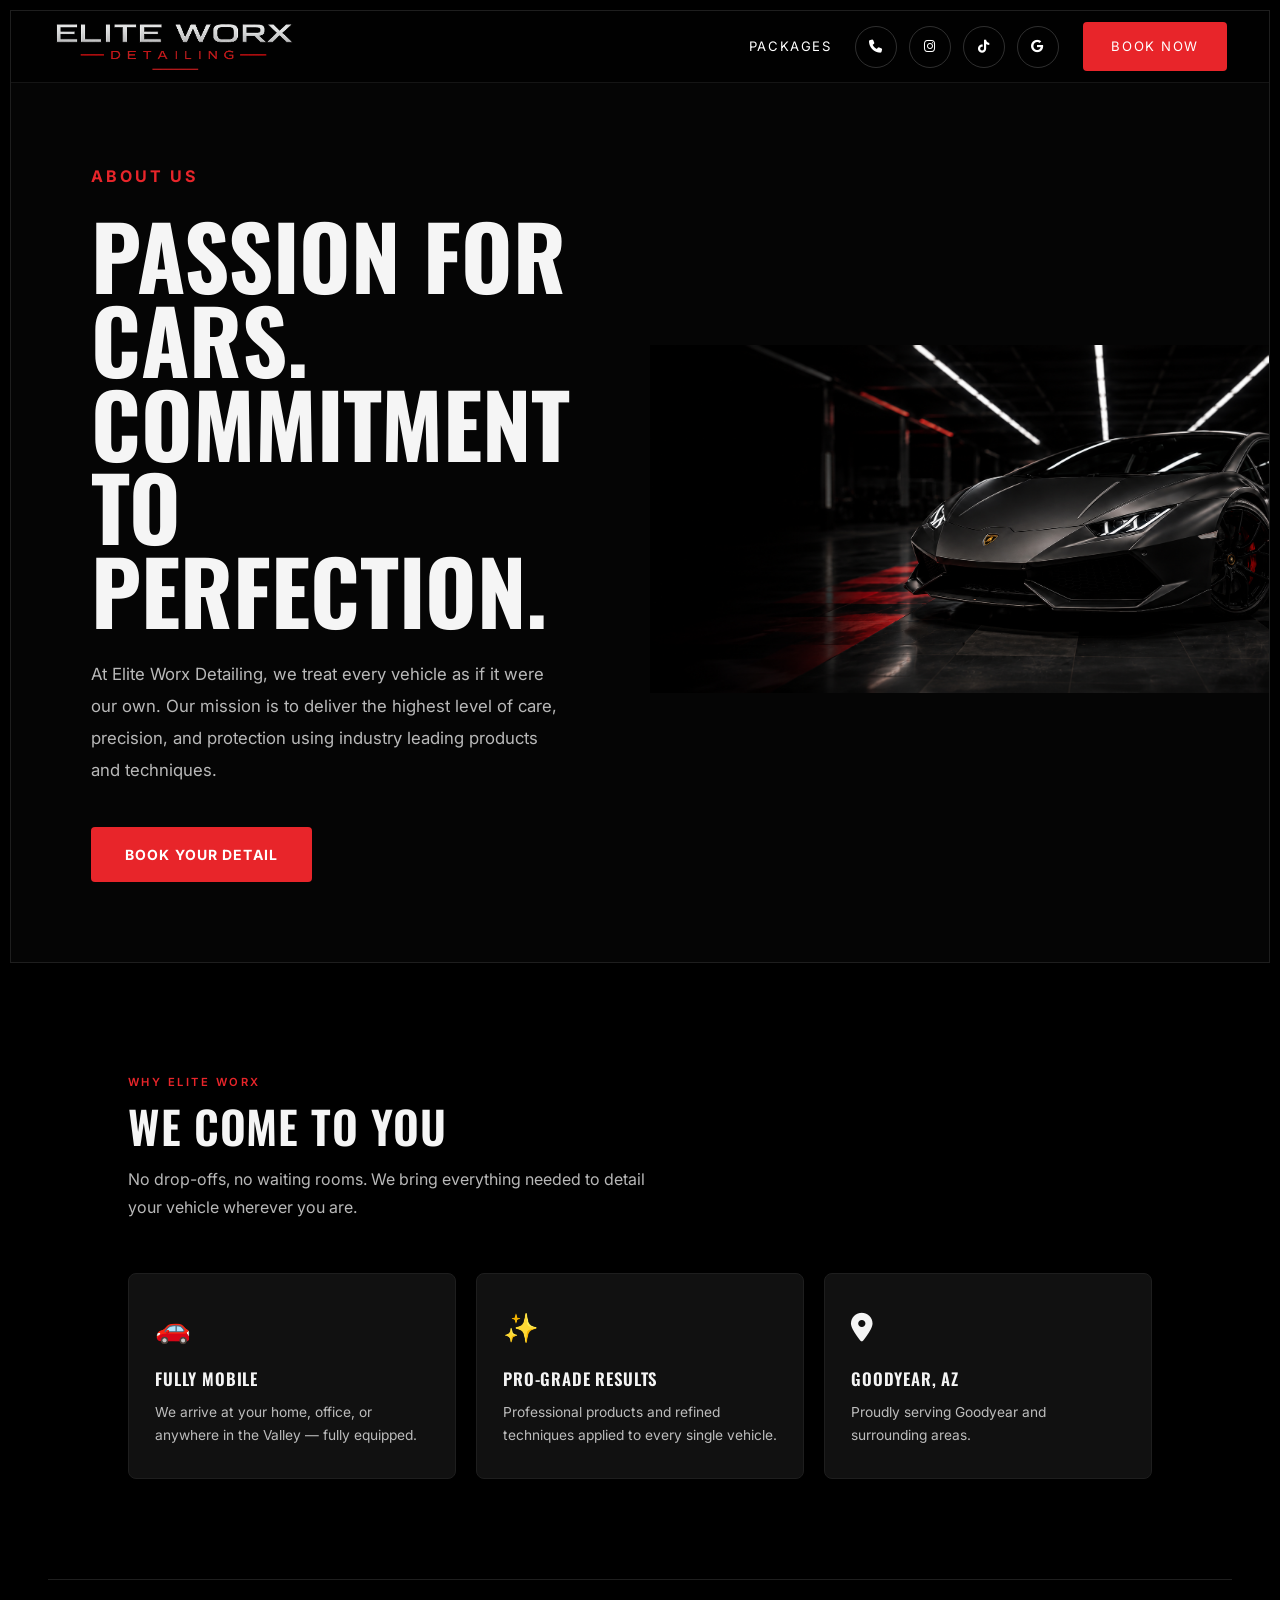
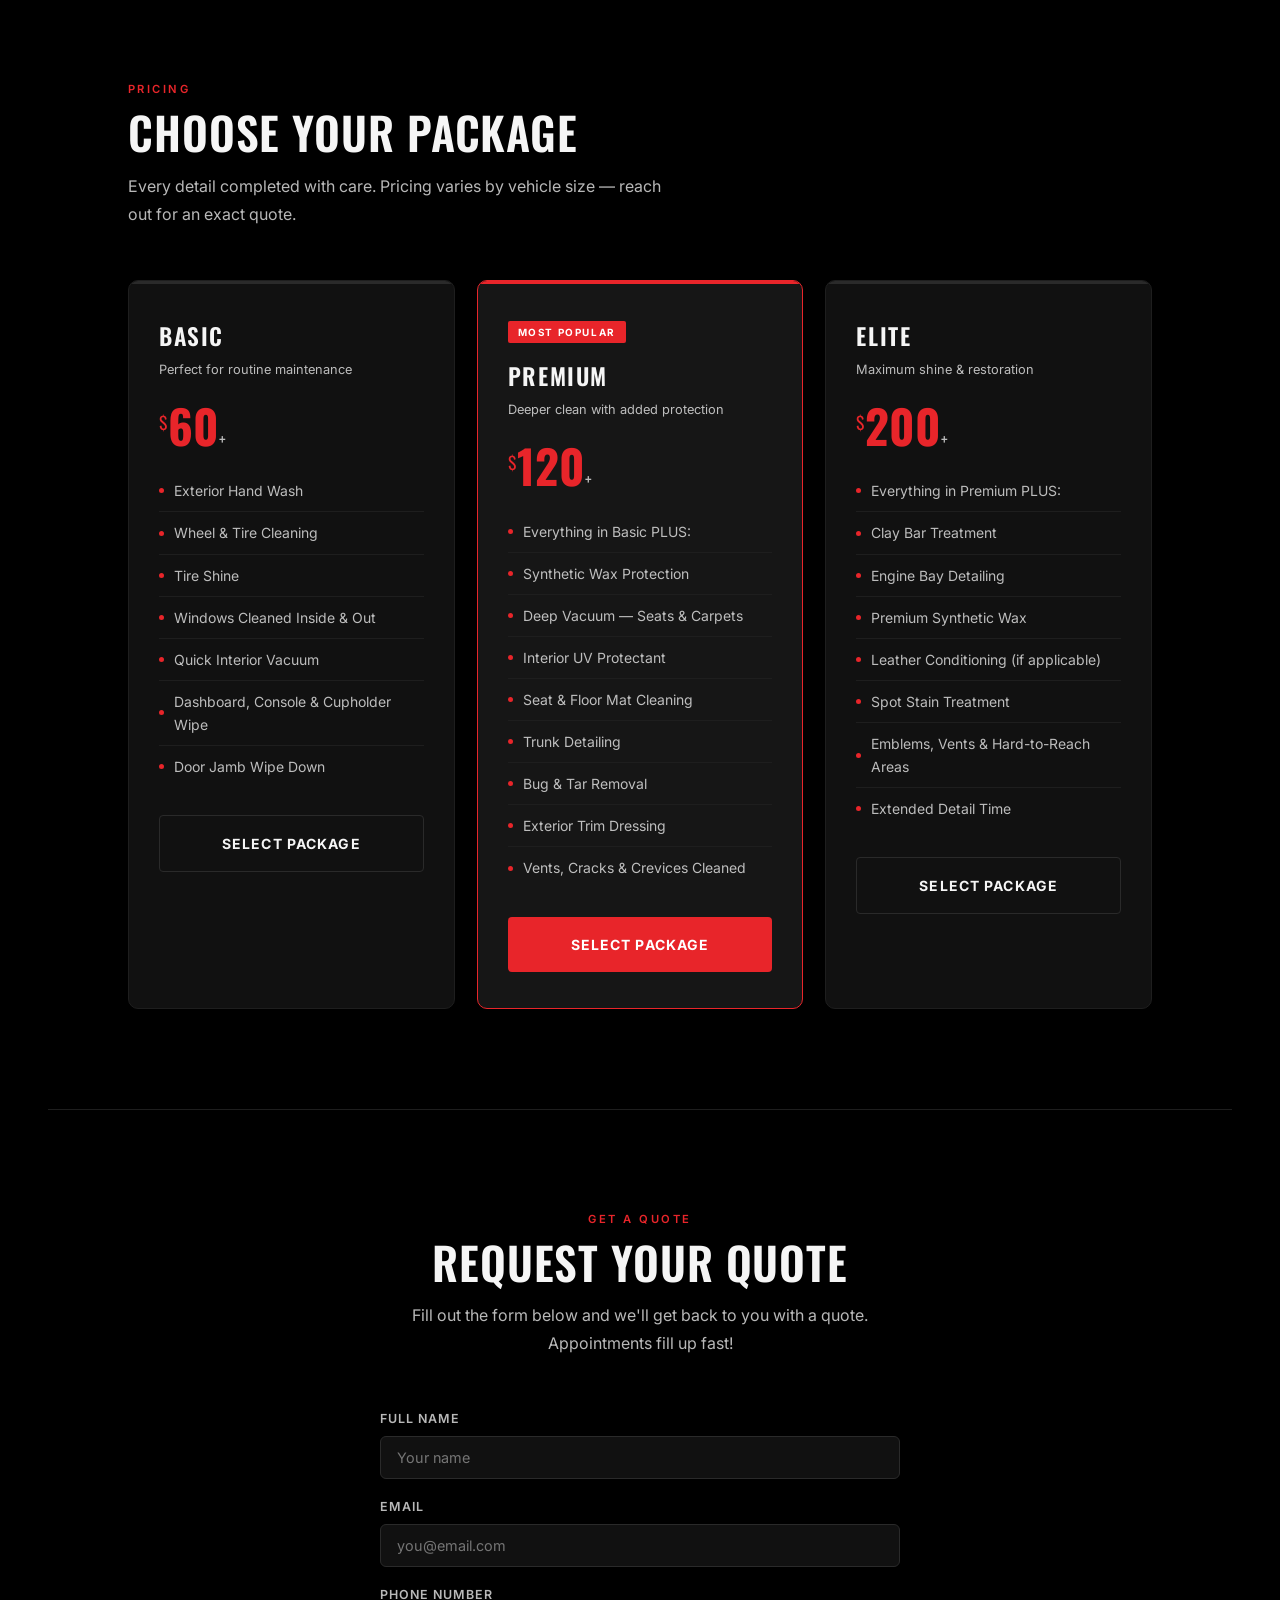
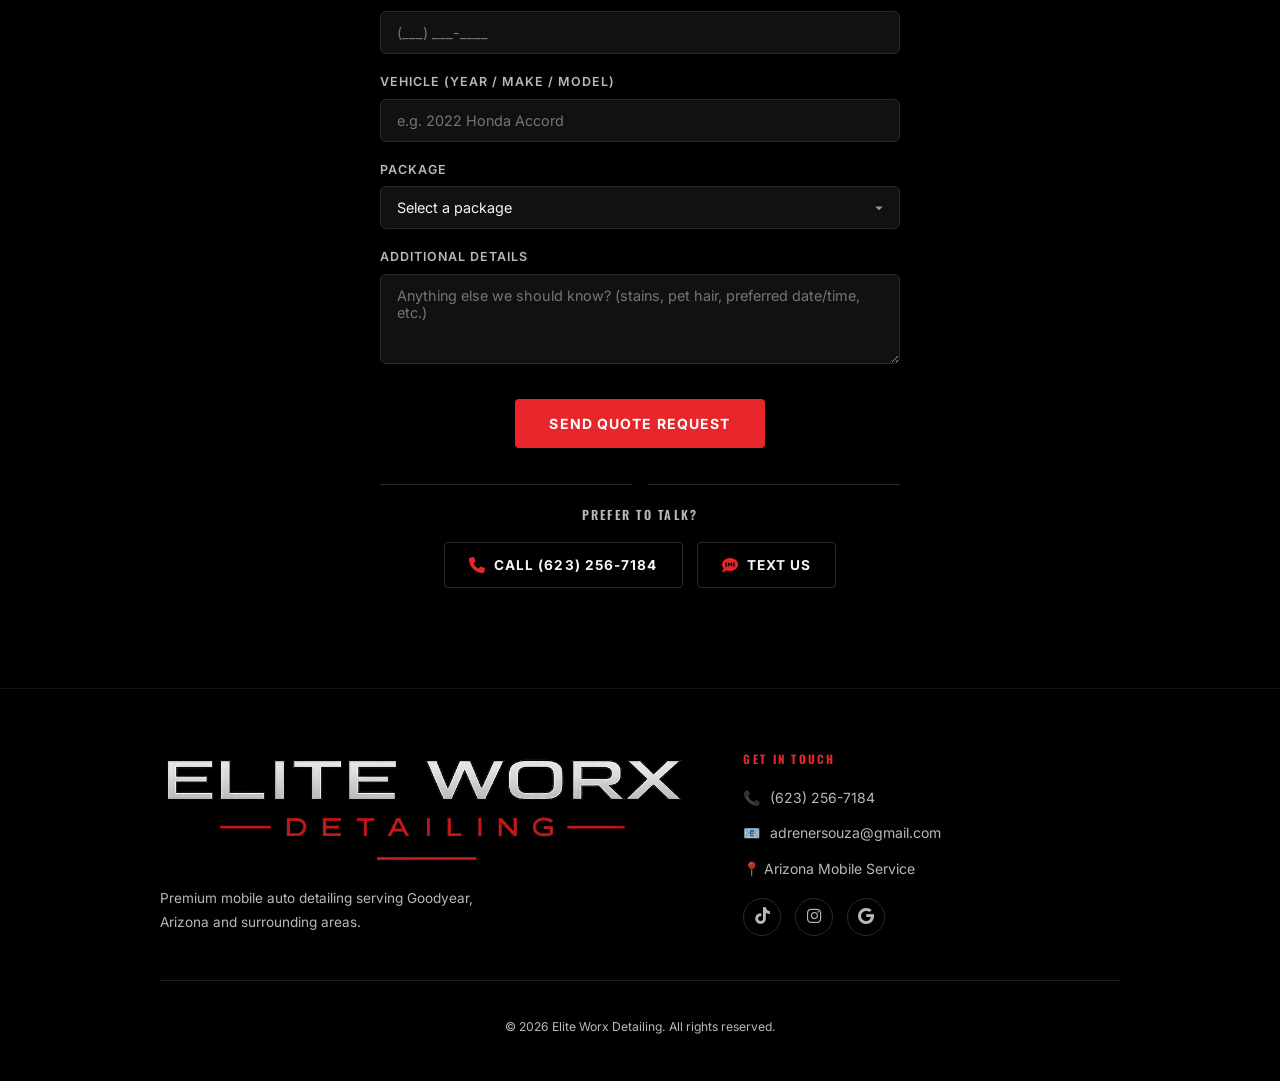
==== index.html @ 5303de1d "Add files via upload" ====
<!DOCTYPE html>
<html lang="en">
<head>
<meta charset="UTF-8" />
<meta name="viewport" content="width=device-width, initial-scale=1.0" />
<title>Elite Worx Detailing — Premium Mobile Auto Detailing</title>

<link rel="preconnect" href="https://fonts.googleapis.com">
<link rel="preconnect" href="https://fonts.gstatic.com" crossorigin>
<link href="https://fonts.googleapis.com/css2?family=Oswald:wght@400;500;600;700&family=Inter:wght@300;400;500;600&display=swap" rel="stylesheet">

<link rel="stylesheet"
href="https://cdnjs.cloudflare.com/ajax/libs/font-awesome/6.5.1/css/all.min.css"/>

<style>

:root {
  --red:        #e8252a;
  --red-dark:   #b81c20;
  --red-glow:   rgba(232, 37, 42, 0.22);
  --bg:         #050505;
  --bg-card:    #111111;
  --bg-card-hi: #161616;
  --border:     #1e1e1e;
  --border-hi:  #2a2a2a;
  --text:       #f5f5f5;
  --muted:      rgba(255,255,255,.72);
  --ease:       cubic-bezier(0.4, 0, 0.2, 1);
}

*, *::before, *::after {
  box-sizing: border-box;
}

html { scroll-behavior: smooth; }

body {
  margin: 0;
  background: #000;
  color: var(--text);
  font-family: 'Inter', sans-serif;
  line-height: 1.65;
  overflow-x: hidden;
}

/* ── NAV (from index1 — image logo) ── */
.hero {
  padding: 10px;
  background: #000;
}

.hero-shell {
  border: 1px solid rgba(255,255,255,.1);
  background: #050505;
}

nav {
  display: flex;
  justify-content: space-between;
  align-items: center;
  padding: 4px 42px;
  height: 72px;
  border-bottom: 1px solid rgba(255,255,255,.08);
  background: rgba(0,0,0,.75);
}

.logo-image img {
  height: 56px;
  width: auto;
  display: block;
}

.nav-links {
  display: flex;
  align-items: center;
  gap: 24px;
}

.nav-links a {
  color: white;
  text-decoration: none;
  text-transform: uppercase;
  font-size: .82rem;
  letter-spacing: .12em;
}

.social-links {
  display: flex;
  gap: 12px;
}

.social-links a {
  width: 42px;
  height: 42px;
  border-radius: 50%;
  border: 1px solid rgba(255,255,255,.18);
  display: flex;
  justify-content: center;
  align-items: center;
  color: white;
  text-decoration: none;
  transition: all 0.28s var(--ease);
}

.social-links a:hover {
  border-color: var(--red);
  background: rgba(232, 37, 42, 0.12);
}

.btn-nav {
  background: var(--red);
  padding: 14px 28px;
  border-radius: 4px;
}

.btn-nav:hover {
  background: var(--red-dark);
}

/* ── HERO GRID (from index1) ── */
.hero-inner {
  display: grid;
  grid-template-columns: 1fr 1.15fr;
  align-items: center;
  min-height: 700px;
}

.hero-copy {
  padding: 80px;
}

.hero-kicker {
  color: var(--red);
  text-transform: uppercase;
  letter-spacing: .18em;
  margin-bottom: 24px;
  font-weight: 700;
}

.hero-copy h1 {
  font-family: 'Oswald', sans-serif;
  text-transform: uppercase;
  font-size: clamp(3rem, 7vw, 5.5rem);
  line-height: .95;
  margin: 0 0 28px;
}

.hero-copy p {
  color: var(--muted);
  line-height: 1.9;
  max-width: 520px;
  margin-bottom: 40px;
  font-size: 1.05rem;
}

.btn {
  display: inline-block;
  padding: 16px 34px;
  background: var(--red);
  color: white;
  text-decoration: none;
  border-radius: 4px;
  text-transform: uppercase;
  font-weight: 700;
  letter-spacing: .08em;
  font-family: 'Inter', sans-serif;
  font-size: 0.875rem;
  transition: all 0.28s var(--ease);
  cursor: pointer;
}

.btn:hover {
  background: var(--red-dark);
  transform: translateY(-2px);
  box-shadow: 0 8px 28px var(--red-glow);
}

.btn-primary {
  background: var(--red);
  color: white;
}

.btn-primary:hover {
  background: var(--red-dark);
  transform: translateY(-2px);
  box-shadow: 0 8px 28px var(--red-glow);
}

.btn-ghost {
  background: transparent;
  color: var(--text);
  border: 1px solid var(--border-hi);
}

.btn-ghost:hover {
  border-color: rgba(255,255,255,0.3);
  background: rgba(255,255,255,0.05);
  transform: translateY(-2px);
}

.hero-image img {
  width: 100%;
  height: 100%;
  object-fit: cover;
}

.hero-cta-bar {
  background: linear-gradient(90deg, #860000, #d11318, #9b0000);
  padding: 40px 60px;
  display: flex;
  justify-content: space-between;
  align-items: center;
  gap: 24px;
}

.cta-left {
  display: flex;
  align-items: center;
  gap: 24px;
}

.cta-left i {
  font-size: 3rem;
}

.cta-left h3 {
  margin: 0;
  font-size: 2rem;
  font-family: 'Oswald', sans-serif;
  text-transform: uppercase;
}

.cta-button {
  background: black;
  color: white;
  text-decoration: none;
  padding: 22px 36px;
  text-transform: uppercase;
  font-weight: 700;
}

/* ── SECTION BASE (from index2) ── */
.section {
  padding: 100px 48px;
  max-width: 1120px;
  margin: 0 auto;
}

.section-label {
  display: block;
  font-size: 0.7rem;
  font-weight: 600;
  letter-spacing: 0.22em;
  text-transform: uppercase;
  color: var(--red);
  margin-bottom: 10px;
}

.section h2 {
  font-family: 'Oswald', sans-serif;
  font-size: clamp(1.9rem, 3.5vw, 2.9rem);
  font-weight: 600;
  letter-spacing: 0.02em;
  margin: 0 0 14px;
  line-height: 1.1;
  text-transform: uppercase;
}

.section-intro {
  font-size: 1rem;
  color: var(--muted);
  max-width: 540px;
  margin: 0 0 52px;
  line-height: 1.75;
}

/* ── DIVIDER ── */
.section-divider {
  border: none;
  border-top: 1px solid var(--border);
  margin: 0 48px;
}

/* ── WHY US ── */
.features-grid {
  display: grid;
  grid-template-columns: repeat(auto-fit, minmax(220px, 1fr));
  gap: 20px;
}

.feature-item {
  padding: 30px 26px;
  background: var(--bg-card);
  border: 1px solid var(--border);
  border-radius: 8px;
  transition: border-color 0.28s var(--ease), transform 0.28s var(--ease);
}

.feature-item:hover {
  border-color: var(--red);
  transform: translateY(-4px);
}

.feature-icon {
  font-size: 1.8rem;
  display: block;
  margin-bottom: 14px;
}

.feature-item h3 {
  font-family: 'Oswald', sans-serif;
  font-size: 1.05rem;
  font-weight: 600;
  letter-spacing: 0.05em;
  text-transform: uppercase;
  margin: 0 0 8px;
}

.feature-item p {
  font-size: 0.86rem;
  color: var(--muted);
  margin: 0;
  line-height: 1.7;
}

/* ── PACKAGES ── */
#packages { text-align: left; }

.packages-grid {
  display: grid;
  grid-template-columns: repeat(auto-fit, minmax(260px, 1fr));
  gap: 22px;
}

.card {
  position: relative;
  background: var(--bg-card);
  border: 1px solid var(--border);
  border-radius: 10px;
  padding: 36px 30px;
  overflow: hidden;
  transition: transform 0.28s var(--ease), box-shadow 0.28s var(--ease), border-color 0.28s var(--ease);
}

.card::before {
  content: '';
  position: absolute;
  top: 0; left: 0; right: 0;
  height: 3px;
  background: var(--border-hi);
  transition: background 0.28s var(--ease);
}

.card:hover {
  transform: translateY(-6px);
  box-shadow: 0 22px 52px rgba(0,0,0,0.55);
}

.card.featured {
  border-color: var(--red);
  background: var(--bg-card-hi);
}

.card.featured::before { background: var(--red); }

.card-badge {
  display: inline-block;
  padding: 3px 10px;
  background: var(--red);
  color: white;
  font-size: 0.62rem;
  font-weight: 700;
  letter-spacing: 0.16em;
  text-transform: uppercase;
  border-radius: 2px;
  margin-bottom: 14px;
}

.card h3 {
  font-family: 'Oswald', sans-serif;
  font-size: 1.45rem;
  font-weight: 600;
  letter-spacing: 0.07em;
  text-transform: uppercase;
  margin: 0 0 4px;
}

.card-tagline {
  font-size: 0.8rem;
  color: var(--muted);
  margin: 0 0 22px;
}

.price {
  font-family: 'Oswald', sans-serif;
  font-size: 2.9rem;
  font-weight: 700;
  color: var(--red);
  line-height: 1;
  margin-bottom: 22px;
}

.price sup {
  font-size: 1.1rem;
  vertical-align: super;
  font-weight: 400;
}

.price sub {
  font-size: 1rem;
  vertical-align: baseline;
  color: var(--muted);
  font-weight: 400;
}

.card ul {
  list-style: none;
  padding: 0;
  margin: 0 0 28px;
}

.card ul li {
  display: flex;
  align-items: center;
  gap: 10px;
  padding: 9px 0;
  font-size: 0.875rem;
  color: var(--muted);
  border-bottom: 1px solid var(--border);
}

.card ul li:last-child { border-bottom: none; }

.card ul li::before {
  content: '';
  display: inline-block;
  width: 5px;
  height: 5px;
  border-radius: 50%;
  background: var(--red);
  flex-shrink: 0;
}

.card .btn { width: 100%; text-align: center; }

/* ── BOOKING ── */
#booking { text-align: center; }

.booking-note {
  font-size: 0.82rem;
  color: var(--muted);
  margin-top: 14px;
}

.booking-note strong { color: var(--text); }

/* ── QUOTE FORM ── */
.quote-form {
  max-width: 520px;
  margin: 0 auto;
  text-align: left;
}

.form-row {
  margin-bottom: 18px;
}

.form-row label {
  display: block;
  font-size: 0.78rem;
  font-weight: 600;
  letter-spacing: 0.08em;
  text-transform: uppercase;
  color: var(--muted);
  margin-bottom: 6px;
}

.form-row input,
.form-row select,
.form-row textarea {
  width: 100%;
  padding: 12px 16px;
  background: var(--bg-card);
  border: 1px solid var(--border-hi);
  border-radius: 6px;
  color: var(--text);
  font-family: 'Inter', sans-serif;
  font-size: 0.9rem;
  transition: border-color 0.25s var(--ease);
}

.form-row input:focus,
.form-row select:focus,
.form-row textarea:focus {
  outline: none;
  border-color: var(--red);
}

.form-row textarea {
  resize: vertical;
  min-height: 90px;
}

.form-row select {
  appearance: none;
  cursor: pointer;
  background-image: url("data:image/svg+xml,%3Csvg xmlns='http://www.w3.org/2000/svg' width='12' height='12' fill='%23999' viewBox='0 0 16 16'%3E%3Cpath d='M8 11L3 6h10z'/%3E%3C/svg%3E");
  background-repeat: no-repeat;
  background-position: right 14px center;
}

.form-submit {
  text-align: center;
  margin-top: 28px;
}

.form-submit .btn {
  min-width: 200px;
  border: none;
}

/* ── CONTACT STRIP ── */
.contact-strip {
  max-width: 520px;
  margin: 36px auto 0;
  text-align: center;
}

.contact-strip-divider {
  display: flex;
  align-items: center;
  gap: 16px;
  margin-bottom: 20px;
}

.contact-strip-divider::before,
.contact-strip-divider::after {
  content: '';
  flex: 1;
  height: 1px;
  background: var(--border-hi);
}

.contact-strip-label {
  font-family: 'Oswald', sans-serif;
  font-size: 0.78rem;
  font-weight: 600;
  letter-spacing: 0.18em;
  text-transform: uppercase;
  color: var(--muted);
  margin: 0 0 16px;
}

.contact-strip-actions {
  display: flex;
  gap: 14px;
  justify-content: center;
  flex-wrap: wrap;
}

.contact-btn {
  display: inline-flex !important;
  align-items: center;
  gap: 8px;
  padding: 11px 24px;
  font-size: 0.85rem;
}

.contact-btn i {
  font-size: 1rem;
  color: var(--red);
}

/* ── FOOTER ── */
footer {
  background: #000;
  border-top: 1px solid rgba(255,255,255,.08);
  padding: 60px 48px 32px;
}

.footer-inner {
  display: grid;
  grid-template-columns: 1.4fr 1fr;
  gap: 56px;
  max-width: 960px;
  margin: 0 auto 44px;
}

.footer-brand .footer-logo-image img {
  width: 750px;
  max-width: 100%;
  display: block;
  margin-bottom: 16px;
}

.footer-brand p {
  font-size: 0.85rem;
  color: var(--muted);
  line-height: 1.75;
  margin: 0;
  max-width: 320px;
}

.footer-contact h4 {
  font-family: 'Oswald', sans-serif;
  font-size: 0.72rem;
  letter-spacing: 0.2em;
  text-transform: uppercase;
  color: var(--red);
  margin: 0 0 18px;
}

.footer-contact ul {
  list-style: none;
  padding: 0;
  margin: 0;
}

.footer-contact ul li {
  display: flex;
  align-items: center;
  gap: 10px;
  font-size: 0.875rem;
  color: var(--muted);
  margin-bottom: 12px;
}

.footer-contact ul li a {
  color: inherit;
  text-decoration: none;
  transition: color 0.2s;
}

.footer-contact ul li a:hover { color: var(--text); }

.footer-bottom {
  border-top: 1px solid var(--border);
  padding-top: 24px;
  text-align: center;
  font-size: 0.76rem;
  color: var(--muted);
  max-width: 960px;
  margin: 0 auto;
}

.footer-social {
  display: flex;
  gap: 14px;
  margin-top: 18px;
}

.footer-social a {
  display: flex;
  align-items: center;
  justify-content: center;
  width: 38px;
  height: 38px;
  border-radius: 50%;
  border: 1px solid var(--border-hi);
  color: var(--muted);
  font-size: 1.05rem;
  text-decoration: none;
  transition: all 0.28s var(--ease);
}

.footer-social a:hover {
  color: white;
  border-color: var(--red);
  background: var(--red);
}

/* ── SCROLL FADE ── */
.fade-in {
  opacity: 0;
  transform: translateY(22px);
  transition: opacity 0.65s ease, transform 0.65s ease;
}

.fade-in.visible {
  opacity: 1;
  transform: translateY(0);
}

/* ── RESPONSIVE ── */
@media (max-width: 900px) {
  .hero-inner {
    grid-template-columns: 1fr;
  }

  .hero-copy {
    padding: 60px 32px;
  }

  .hero-cta-bar {
    flex-direction: column;
    text-align: center;
  }

  nav {
    flex-direction: column;
    gap: 18px;
  }

  .nav-links {
    flex-wrap: wrap;
    justify-content: center;
  }

  .section { padding: 72px 22px; }
  .section-divider { margin: 0 22px; }
  .footer-inner { grid-template-columns: 1fr; gap: 36px; }
  footer { padding: 48px 22px 28px; }
}

@media (max-width: 480px) {
  .nav-links { gap: 12px; }
}

</style>
</head>

<body>

<!-- HERO SECTION (from index1 — image logo, grid layout) -->
<section class="hero">

<div class="hero-shell">

<nav>

<a href="#home" class="logo-image">
  <img src="logo.png" alt="Elite Worx Logo">
</a>

<div class="nav-links">

<a href="#packages">Packages</a>

<div class="social-links">
<a href="tel:6232567184" aria-label="Call or Text"><i class="fa-solid fa-phone"></i></a>
<a href="https://www.instagram.com/elitee_worx?igsh=MXJvYmd5OWxudzl5aQ==" target="_blank" rel="noopener" aria-label="Instagram"><i class="fa-brands fa-instagram"></i></a>
<a href="https://www.tiktok.com/@worxxiufcap" target="_blank" rel="noopener" aria-label="TikTok"><i class="fa-brands fa-tiktok"></i></a>
<a href="https://share.google/121C5rF1ZcLxDsnUq" target="_blank" rel="noopener" aria-label="Google Business"><i class="fa-brands fa-google"></i></a>
</div>

<a href="#booking" class="btn-nav">Book Now</a>

</div>

</nav>

<div class="hero-inner">

<div class="hero-copy">

<div class="hero-kicker">About Us</div>

<h1>
Passion For Cars.<br>
Commitment To<br>
Perfection.
</h1>

<p>
At Elite Worx Detailing, we treat every vehicle as if it were our own.
Our mission is to deliver the highest level of care, precision,
and protection using industry leading products and techniques.
</p>

<a href="#booking" class="btn btn-primary">Book Your Detail</a>

</div>

<div class="hero-image">
<img src="hero.jpg" alt="Luxury Sports Car">
</div>

</div>



</div>

</section>

<!-- WHY US (from index2) -->
<section id="why-us" class="section fade-in">
  <span class="section-label">Why Elite Worx</span>
  <h2>We Come to You</h2>
  <p class="section-intro">No drop-offs, no waiting rooms. We bring everything needed to detail your vehicle wherever you are.</p>
  <div class="features-grid">
    <div class="feature-item">
      <span class="feature-icon">🚗</span>
      <h3>Fully Mobile</h3>
      <p>We arrive at your home, office, or anywhere in the Valley — fully equipped.</p>
    </div>
    <div class="feature-item">
      <span class="feature-icon">✨</span>
      <h3>Pro-Grade Results</h3>
      <p>Professional products and refined techniques applied to every single vehicle.</p>
    </div>
    <div class="feature-item">
      <span class="feature-icon"><i class="fa-solid fa-location-dot"></i></span>
      <h3>Goodyear, AZ</h3>
      <p>Proudly serving Goodyear and surrounding areas.</p>
    </div>
  </div>
</section>

<hr class="section-divider">

<!-- PACKAGES (from index2) -->
<section id="packages" class="section fade-in">
  <span class="section-label">Pricing</span>
  <h2>Choose Your Package</h2>
  <p class="section-intro">Every detail completed with care. Pricing varies by vehicle size — reach out for an exact quote.</p>
  <div class="packages-grid">

    <div class="card fade-in">
      <h3>Basic</h3>
      <p class="card-tagline">Perfect for routine maintenance</p>
      <div class="price"><sup>$</sup>60<sub>+</sub></div>
      <ul>
        <li>Exterior Hand Wash</li>
        <li>Wheel &amp; Tire Cleaning</li>
        <li>Tire Shine</li>
        <li>Windows Cleaned Inside &amp; Out</li>
        <li>Quick Interior Vacuum</li>
        <li>Dashboard, Console &amp; Cupholder Wipe</li>
        <li>Door Jamb Wipe Down</li>
      </ul>
      <a href="#booking" class="btn btn-ghost">Select Package</a>
    </div>

    <div class="card featured fade-in">
      <div class="card-badge">Most Popular</div>
      <h3>Premium</h3>
      <p class="card-tagline">Deeper clean with added protection</p>
      <div class="price"><sup>$</sup>120<sub>+</sub></div>
      <ul>
        <li>Everything in Basic PLUS:</li>
        <li>Synthetic Wax Protection</li>
        <li>Deep Vacuum — Seats &amp; Carpets</li>
        <li>Interior UV Protectant</li>
        <li>Seat &amp; Floor Mat Cleaning</li>
        <li>Trunk Detailing</li>
        <li>Bug &amp; Tar Removal</li>
        <li>Exterior Trim Dressing</li>
        <li>Vents, Cracks &amp; Crevices Cleaned</li>
      </ul>
      <a href="#booking" class="btn btn-primary">Select Package</a>
    </div>

    <div class="card fade-in">
      <h3>Elite</h3>
      <p class="card-tagline">Maximum shine &amp; restoration</p>
      <div class="price"><sup>$</sup>200<sub>+</sub></div>
      <ul>
        <li>Everything in Premium PLUS:</li>
        <li>Clay Bar Treatment</li>
        <li>Engine Bay Detailing</li>
        <li>Premium Synthetic Wax</li>
        <li>Leather Conditioning (if applicable)</li>
        <li>Spot Stain Treatment</li>
        <li>Emblems, Vents &amp; Hard-to-Reach Areas</li>
        <li>Extended Detail Time</li>
      </ul>
      <a href="#booking" class="btn btn-ghost">Select Package</a>
    </div>

  </div>
</section>

<hr class="section-divider">

<!-- BOOKING (from index2) -->
<section id="booking" class="section fade-in">
  <span class="section-label">Get a Quote</span>
  <h2>Request Your Quote</h2>
  <p class="section-intro" style="margin-left:auto;margin-right:auto;">Fill out the form below and we'll get back to you with a quote. Appointments fill up fast!</p>

  <form class="quote-form" id="quoteForm">
    <div class="form-row">
      <label for="name">Full Name</label>
      <input type="text" id="name" name="name" placeholder="Your name" required>
    </div>
    <div class="form-row">
      <label for="email">Email</label>
      <input type="email" id="email" name="email" placeholder="you@email.com" required>
    </div>
    <div class="form-row">
      <label for="phone">Phone Number</label>
      <input type="tel" id="phone" name="phone" placeholder="(___) ___-____" required>
    </div>
    <div class="form-row">
      <label for="vehicle">Vehicle (Year / Make / Model)</label>
      <input type="text" id="vehicle" name="vehicle" placeholder="e.g. 2022 Honda Accord" required>
    </div>
    <div class="form-row">
      <label for="package">Package</label>
      <select id="package" name="package" required>
        <option value="" disabled selected>Select a package</option>
        <option value="Basic — $60+">Basic — Starting at $60</option>
        <option value="Premium — $120+">Premium — Starting at $120</option>
        <option value="Elite — $200+">Elite — Starting at $200</option>
      </select>
    </div>
    <div class="form-row">
      <label for="message">Additional Details</label>
      <textarea id="message" name="message" placeholder="Anything else we should know? (stains, pet hair, preferred date/time, etc.)"></textarea>
    </div>
    <div class="form-submit">
      <button type="submit" class="btn btn-primary" id="submitBtn">Send Quote Request</button>
    </div>
    <p id="formStatus" style="text-align:center;margin-top:16px;font-size:0.9rem;display:none;"></p>
  </form>

  <div class="contact-strip">
    <div class="contact-strip-divider"></div>
    <p class="contact-strip-label">Prefer to talk?</p>
    <div class="contact-strip-actions">
      <a href="tel:6232567184" class="btn btn-ghost contact-btn"><i class="fa-solid fa-phone"></i> Call (623) 256-7184</a>
      <a href="sms:6232567184" class="btn btn-ghost contact-btn"><i class="fa-solid fa-comment-sms"></i> Text Us</a>
    </div>
  </div>
</section>

<!-- FOOTER (from index2 structure, with image logo) -->
<footer id="contact">
  <div class="footer-inner">
    <div class="footer-brand">
      <a href="#home" class="footer-logo-image">
        <img src="logo.png" alt="Elite Worx Logo">
      </a>
      <p>Premium mobile auto detailing serving Goodyear, Arizona and surrounding areas.</p>
    </div>
    <div class="footer-contact">
      <h4>Get in Touch</h4>
      <ul>
        <li>📞 <a href="tel:6232567184">(623) 256-7184</a></li>
        <li>📧 <a href="mailto:adrenersouza@gmail.com">adrenersouza@gmail.com</a></li>
        <li>📍 Arizona Mobile Service</li>
      </ul>
      <div class="footer-social">
        <a href="https://www.tiktok.com/@worxxiufcap" target="_blank" rel="noopener" aria-label="TikTok"><i class="fa-brands fa-tiktok"></i></a>
        <a href="https://www.instagram.com/elitee_worx?igsh=MXJvYmd5OWxudzl5aQ==" target="_blank" rel="noopener" aria-label="Instagram"><i class="fa-brands fa-instagram"></i></a>
        <a href="https://share.google/121C5rF1ZcLxDsnUq" target="_blank" rel="noopener" aria-label="Google Business"><i class="fa-brands fa-google"></i></a>
      </div>
    </div>
  </div>
  <div class="footer-bottom">
    <p>&copy; 2026 Elite Worx Detailing. All rights reserved.</p>
  </div>
</footer>

<script>
  // Scroll fade-in observer
  const observer = new IntersectionObserver(
    entries => entries.forEach(e => { if (e.isIntersecting) e.target.classList.add('visible'); }),
    { threshold: 0.1 }
  );
  document.querySelectorAll('.fade-in').forEach(el => observer.observe(el));

  // Quote form — AJAX submission via FormSubmit
  document.getElementById('quoteForm').addEventListener('submit', function(e) {
    e.preventDefault();
    const btn = document.getElementById('submitBtn');
    const status = document.getElementById('formStatus');
    const form = this;

    btn.disabled = true;
    btn.textContent = 'Sending...';
    status.style.display = 'none';

    const data = {
      name: form.name.value,
      email: form.email.value,
      phone: form.phone.value,
      vehicle: form.vehicle.value,
      package: form.package.value,
      message: form.message.value,
      _subject: 'New Quote Request — Elite Worx Detailing',
      _cc: '6232567184@vtext.com',
      _template: 'table'
    };

    fetch('https://formsubmit.co/ajax/adrenersouza@gmail.com', {
      method: 'POST',
      headers: { 'Content-Type': 'application/json', 'Accept': 'application/json' },
      body: JSON.stringify(data)
    })
    .then(r => r.json())
    .then(result => {
      if (result.success) {
        status.style.color = '#4caf50';
        status.textContent = 'Quote request sent! We\'ll get back to you soon.';
        form.reset();
      } else {
        status.style.color = '#e8252a';
        status.textContent = result.message || 'Something went wrong. Please call (623) 256-7184 instead.';
      }
      status.style.display = 'block';
      btn.disabled = false;
      btn.textContent = 'Send Quote Request';
    })
    .catch(() => {
      status.style.color = '#e8252a';
      status.textContent = 'Could not send — please call or text (623) 256-7184.';
      status.style.display = 'block';
      btn.disabled = false;
      btn.textContent = 'Send Quote Request';
    });
  });
</script>

</body>
</html>
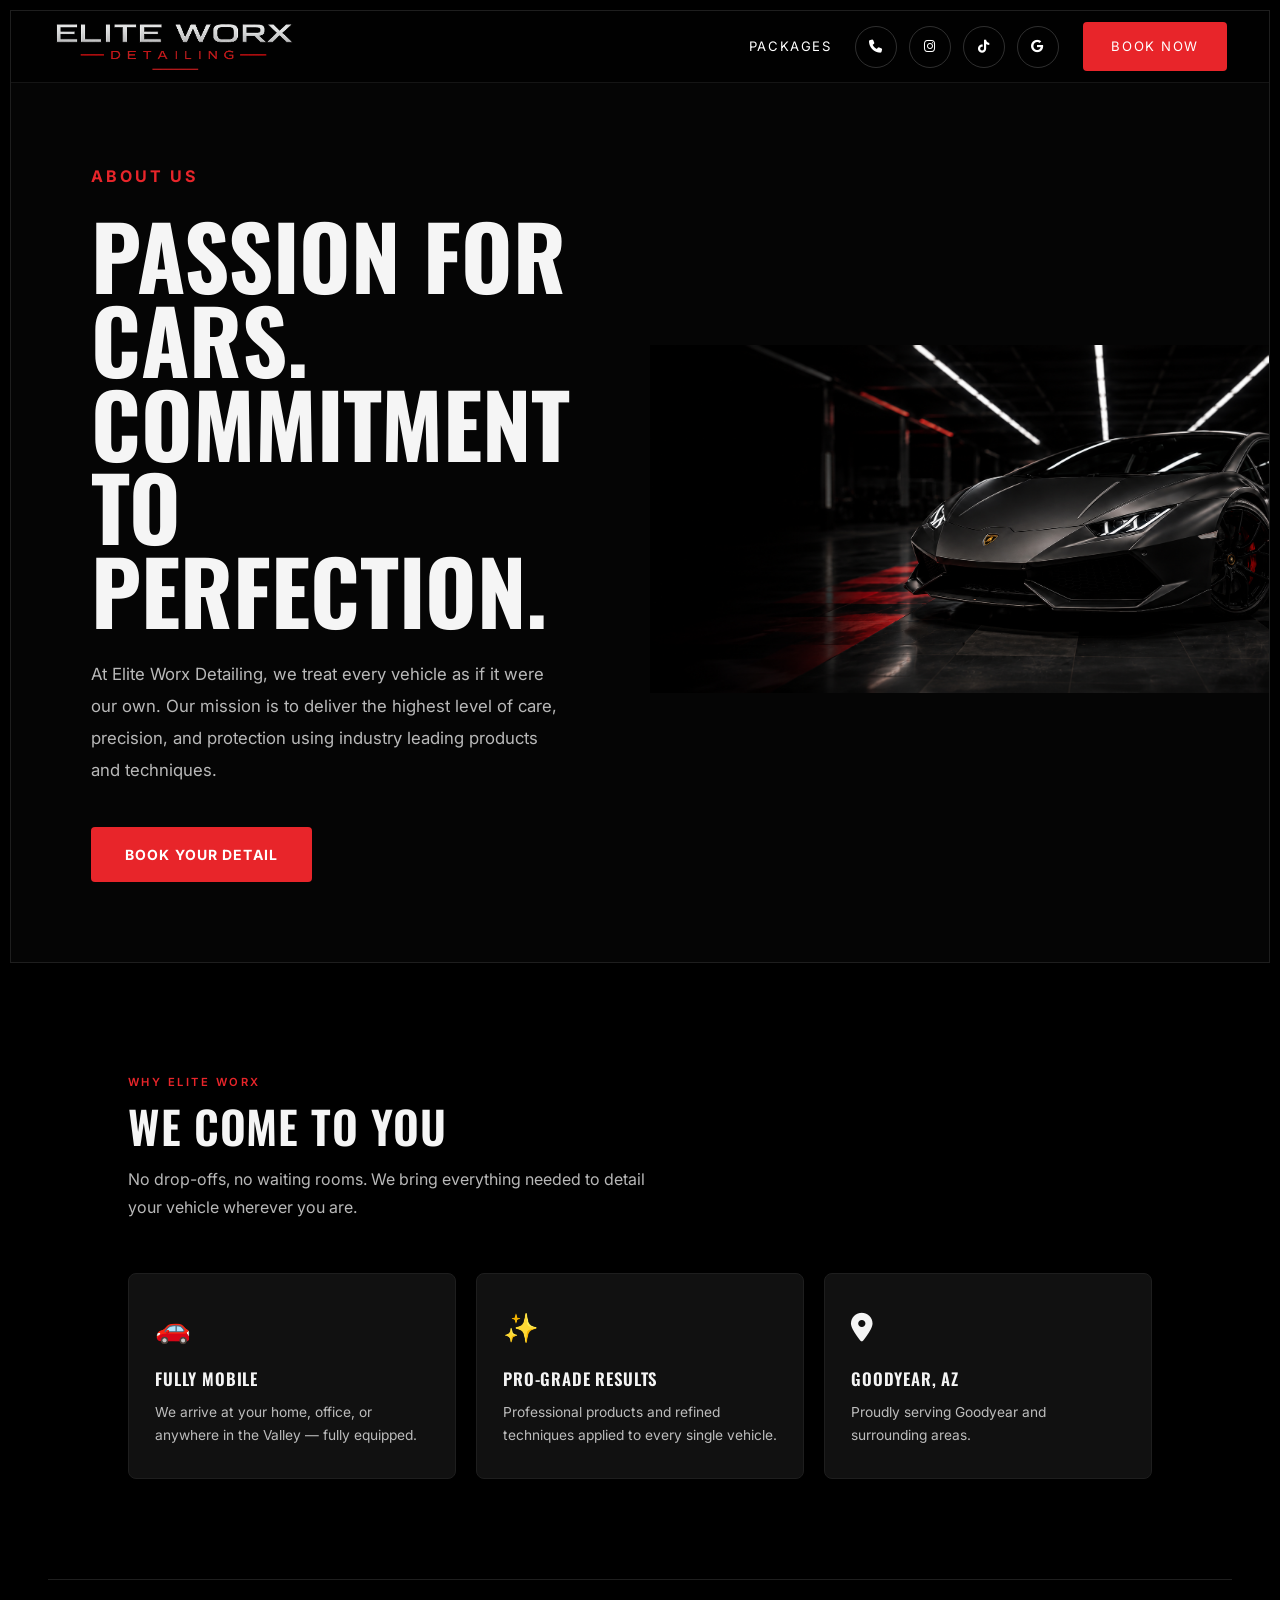
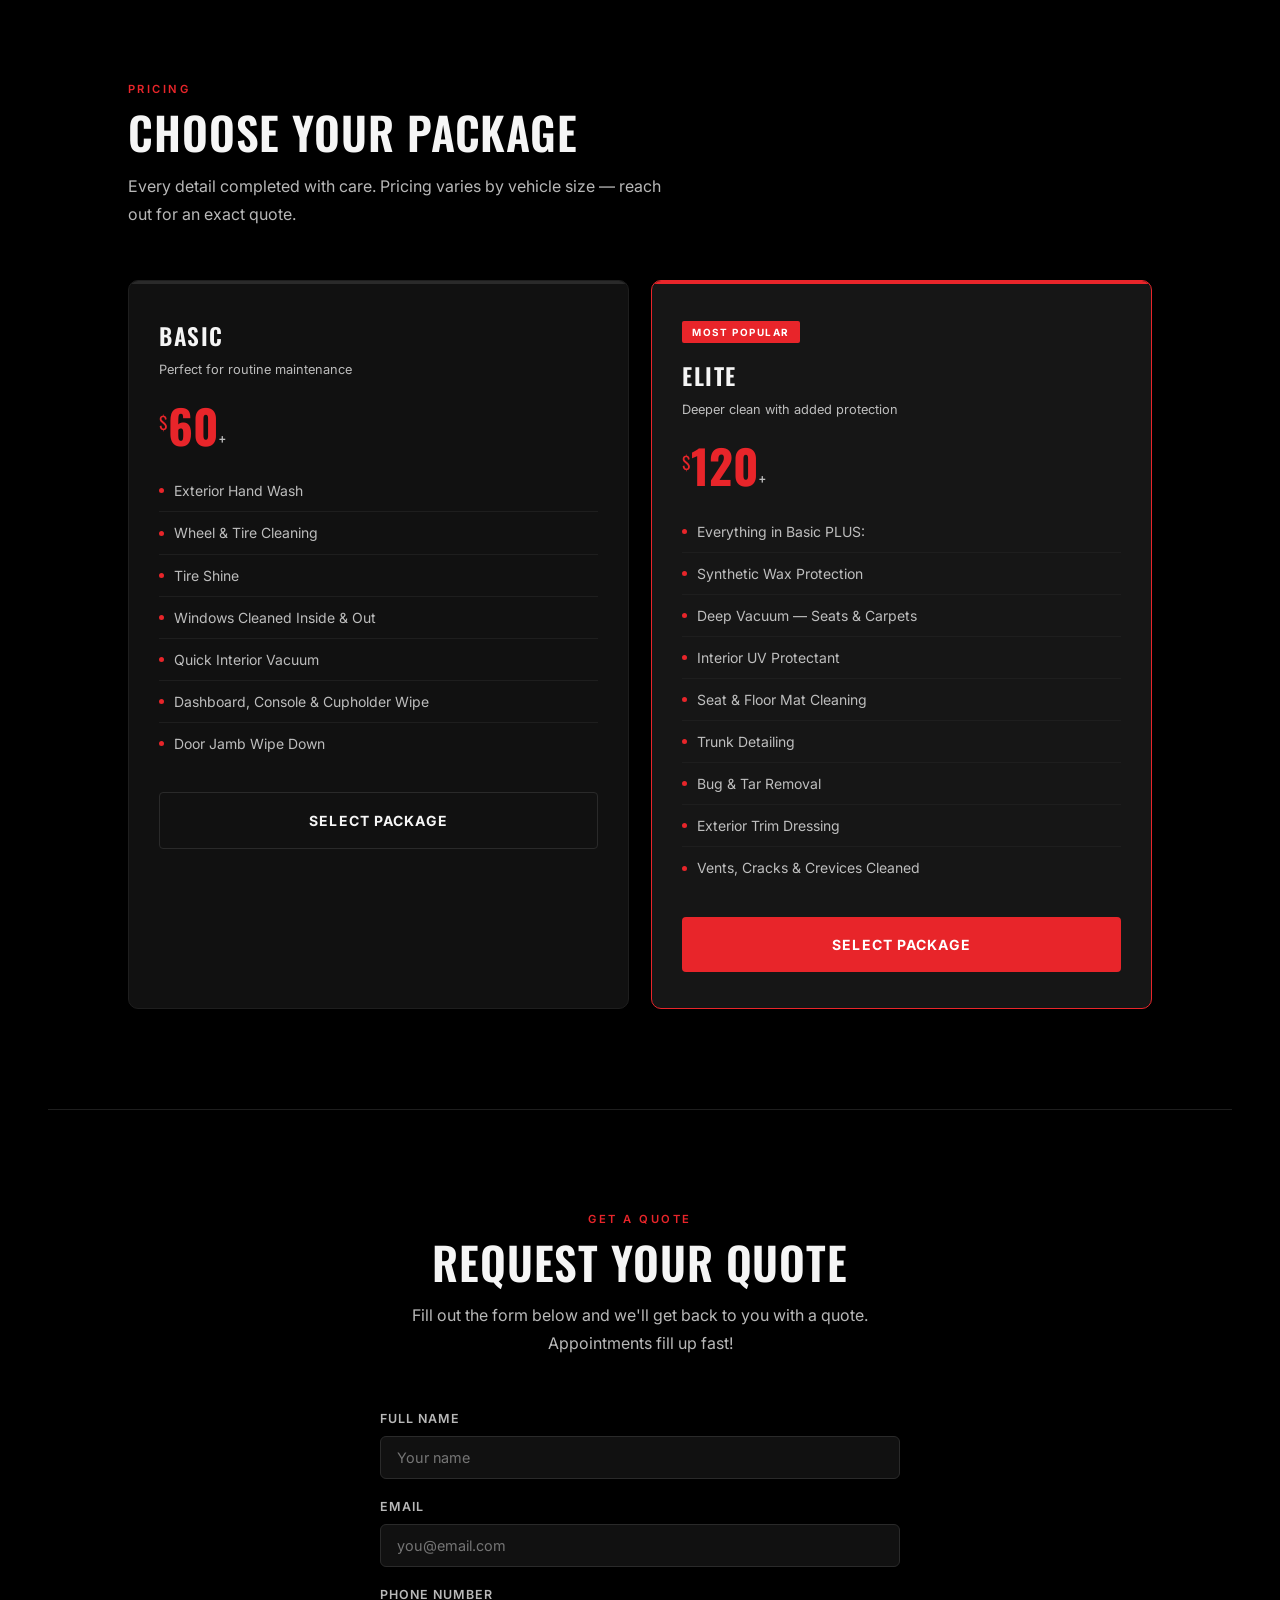
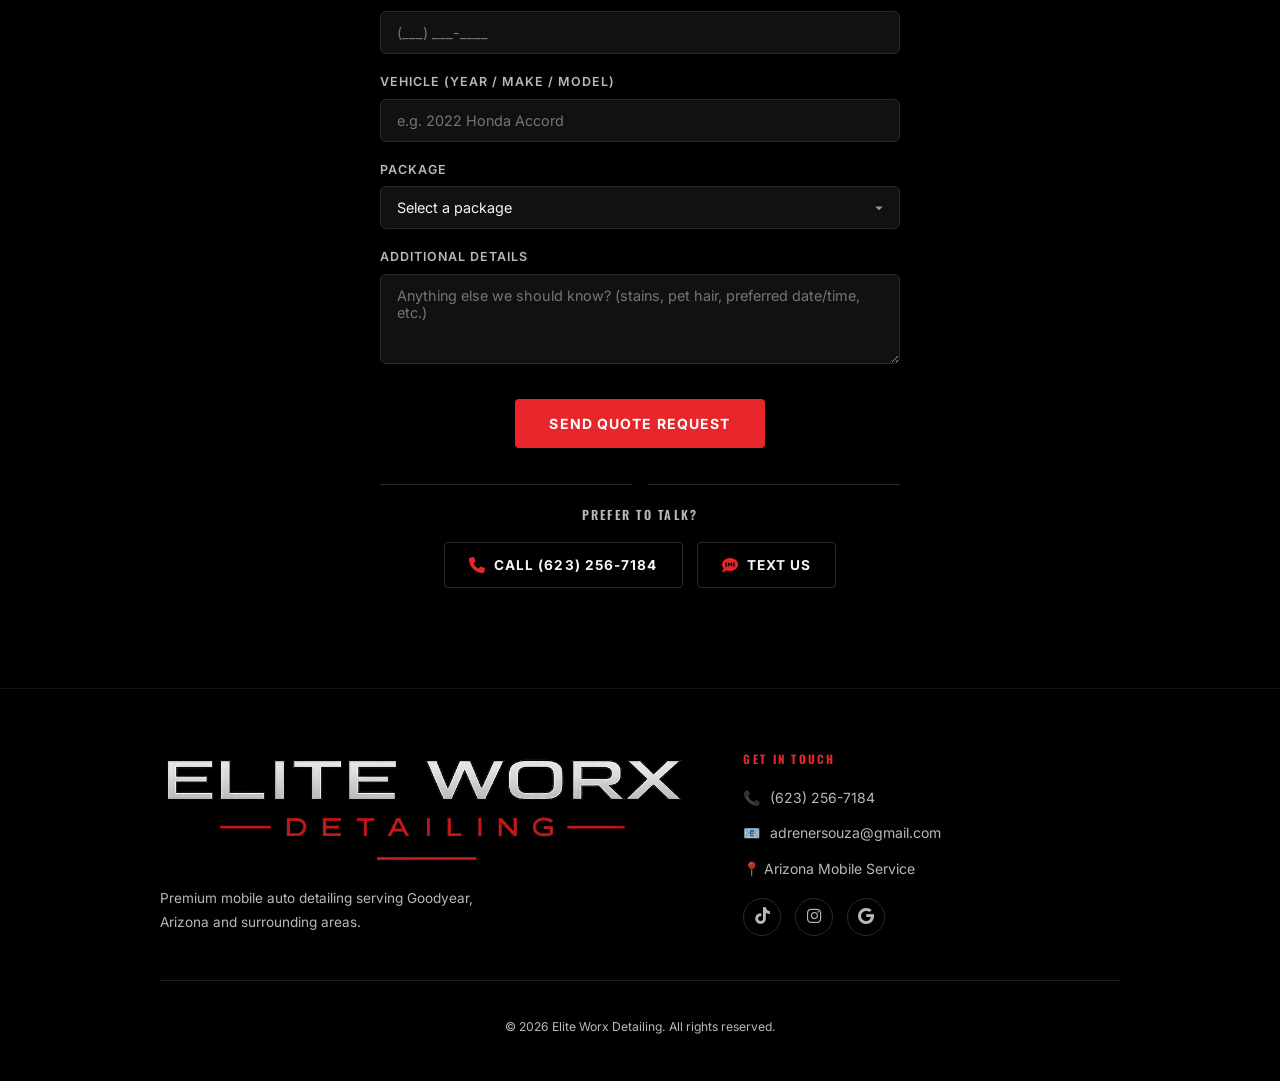
==== commit 5df52787: "Removed $200 detail" ====
--- a/index.html
+++ b/index.html
@@ -691,19 +691,31 @@
     padding: 60px 32px;
   }
 
-  .hero-cta-bar {
-    flex-direction: column;
-    text-align: center;
-  }
-
   nav {
     flex-direction: column;
-    gap: 18px;
+    gap: 12px;
+    height: auto;
+    padding: 12px 20px;
   }
 
   .nav-links {
     flex-wrap: wrap;
     justify-content: center;
+    gap: 12px;
+  }
+
+  .social-links {
+    gap: 8px;
+  }
+
+  .social-links a {
+    width: 36px;
+    height: 36px;
+  }
+
+  .hero-image img {
+    max-height: 350px;
+    object-fit: cover;
   }
 
   .section { padding: 72px 22px; }
@@ -712,8 +724,72 @@
   footer { padding: 48px 22px 28px; }
 }
 
-@media (max-width: 480px) {
-  .nav-links { gap: 12px; }
+@media (max-width: 600px) {
+  .hero {
+    padding: 6px;
+  }
+
+  .hero-copy {
+    padding: 40px 20px;
+  }
+
+  .hero-copy h1 {
+    font-size: 2.2rem;
+  }
+
+  .hero-copy p {
+    font-size: 0.95rem;
+  }
+
+  .logo-image img {
+    height: 40px;
+  }
+
+  nav {
+    padding: 10px 16px;
+  }
+
+  .nav-links a {
+    font-size: 0.72rem;
+  }
+
+  .btn-nav {
+    padding: 10px 18px;
+    font-size: 0.75rem;
+  }
+
+  .packages-grid {
+    grid-template-columns: 1fr;
+  }
+
+  .features-grid {
+    grid-template-columns: 1fr;
+  }
+
+  .contact-strip-actions {
+    flex-direction: column;
+    align-items: center;
+  }
+
+  .footer-brand .footer-logo-image img {
+    width: 280px;
+  }
+}
+
+@media (max-width: 380px) {
+  .hero-copy h1 {
+    font-size: 1.8rem;
+  }
+
+  .social-links a {
+    width: 32px;
+    height: 32px;
+    font-size: 0.8rem;
+  }
+
+  .nav-links {
+    gap: 8px;
+  }
 }
 
 </style>
@@ -756,7 +832,7 @@
 <div class="hero-kicker">About Us</div>
 
 <h1>
-Passion For Cars.<br>
+Passion for Cars.<br>
 Commitment To<br>
 Perfection.
 </h1>
@@ -834,7 +910,7 @@
 
     <div class="card featured fade-in">
       <div class="card-badge">Most Popular</div>
-      <h3>Premium</h3>
+      <h3>Elite</h3>
       <p class="card-tagline">Deeper clean with added protection</p>
       <div class="price"><sup>$</sup>120<sub>+</sub></div>
       <ul>
@@ -851,23 +927,6 @@
       <a href="#booking" class="btn btn-primary">Select Package</a>
     </div>
 
-    <div class="card fade-in">
-      <h3>Elite</h3>
-      <p class="card-tagline">Maximum shine &amp; restoration</p>
-      <div class="price"><sup>$</sup>200<sub>+</sub></div>
-      <ul>
-        <li>Everything in Premium PLUS:</li>
-        <li>Clay Bar Treatment</li>
-        <li>Engine Bay Detailing</li>
-        <li>Premium Synthetic Wax</li>
-        <li>Leather Conditioning (if applicable)</li>
-        <li>Spot Stain Treatment</li>
-        <li>Emblems, Vents &amp; Hard-to-Reach Areas</li>
-        <li>Extended Detail Time</li>
-      </ul>
-      <a href="#booking" class="btn btn-ghost">Select Package</a>
-    </div>
-
   </div>
 </section>
 
@@ -901,8 +960,7 @@
       <select id="package" name="package" required>
         <option value="" disabled selected>Select a package</option>
         <option value="Basic — $60+">Basic — Starting at $60</option>
-        <option value="Premium — $120+">Premium — Starting at $120</option>
-        <option value="Elite — $200+">Elite — Starting at $200</option>
+        <option value="Elite — $120+">Elite — Starting at $120</option>
       </select>
     </div>
     <div class="form-row">
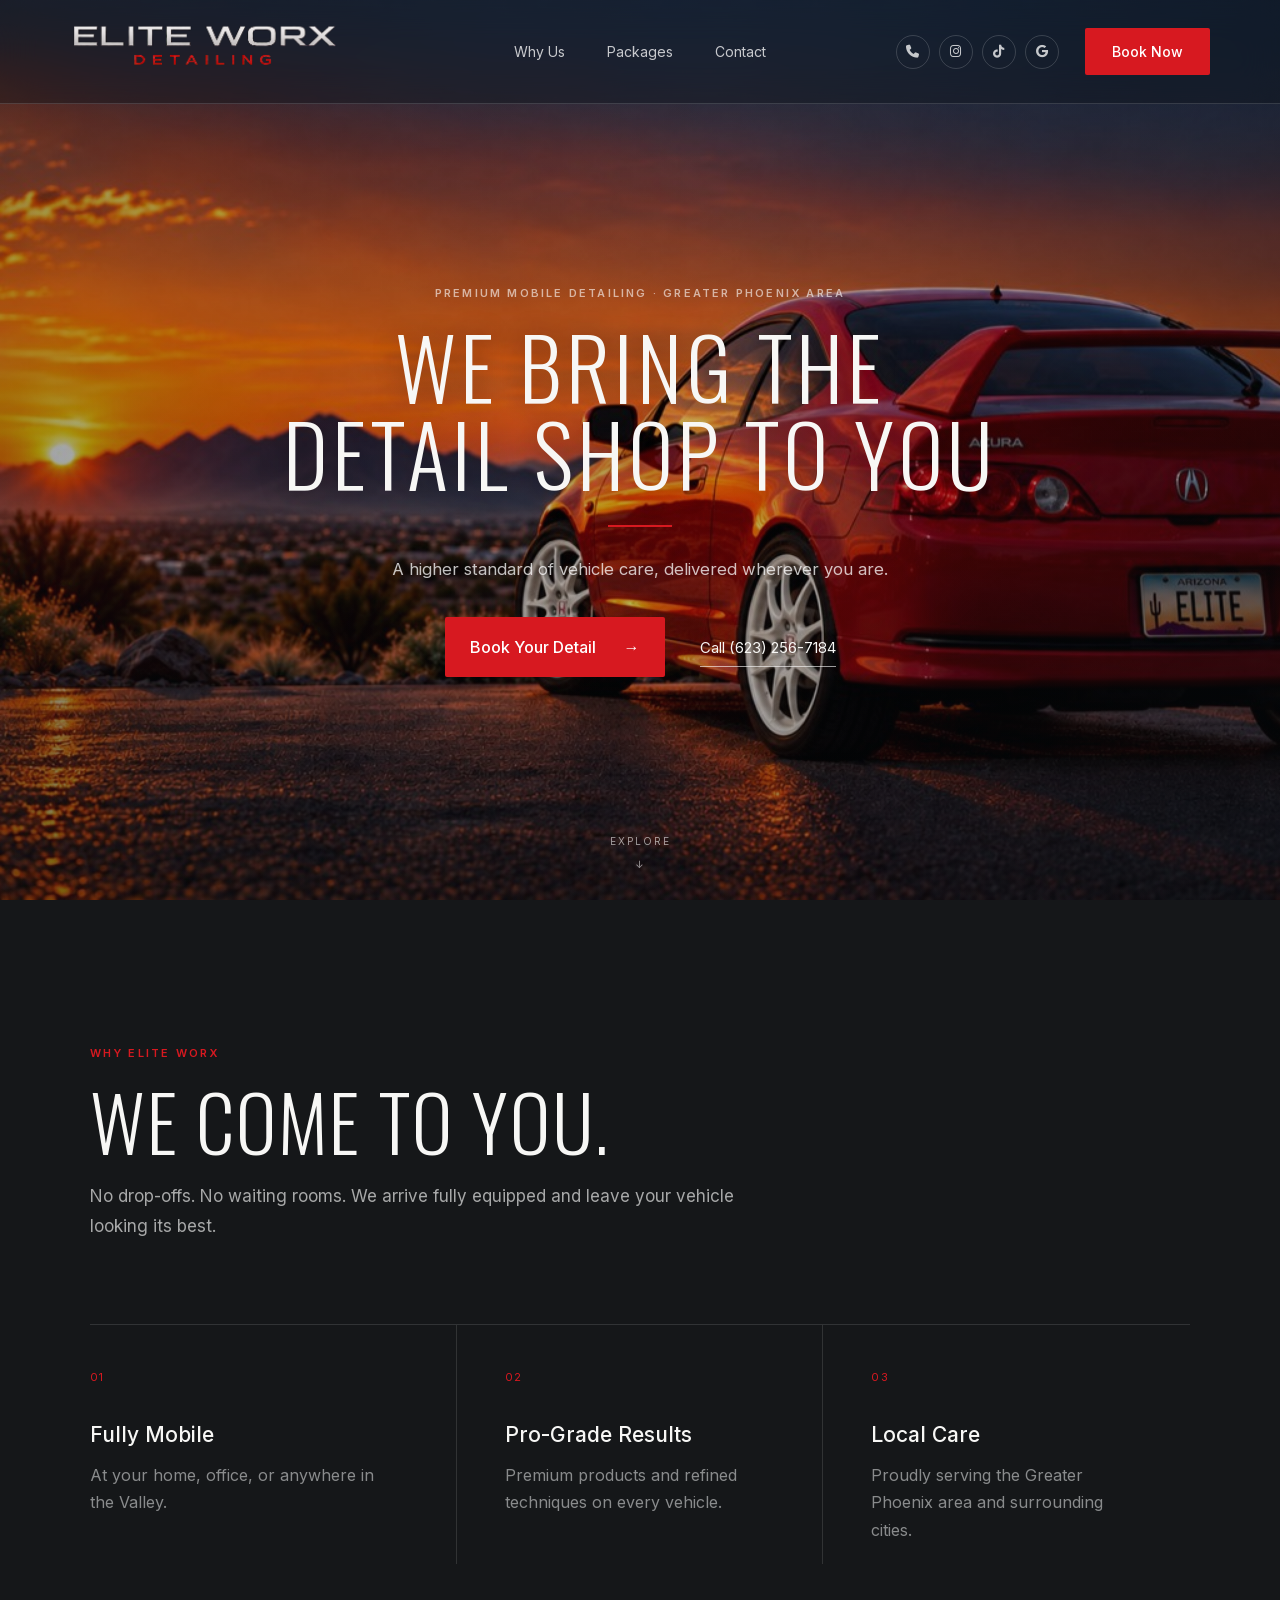
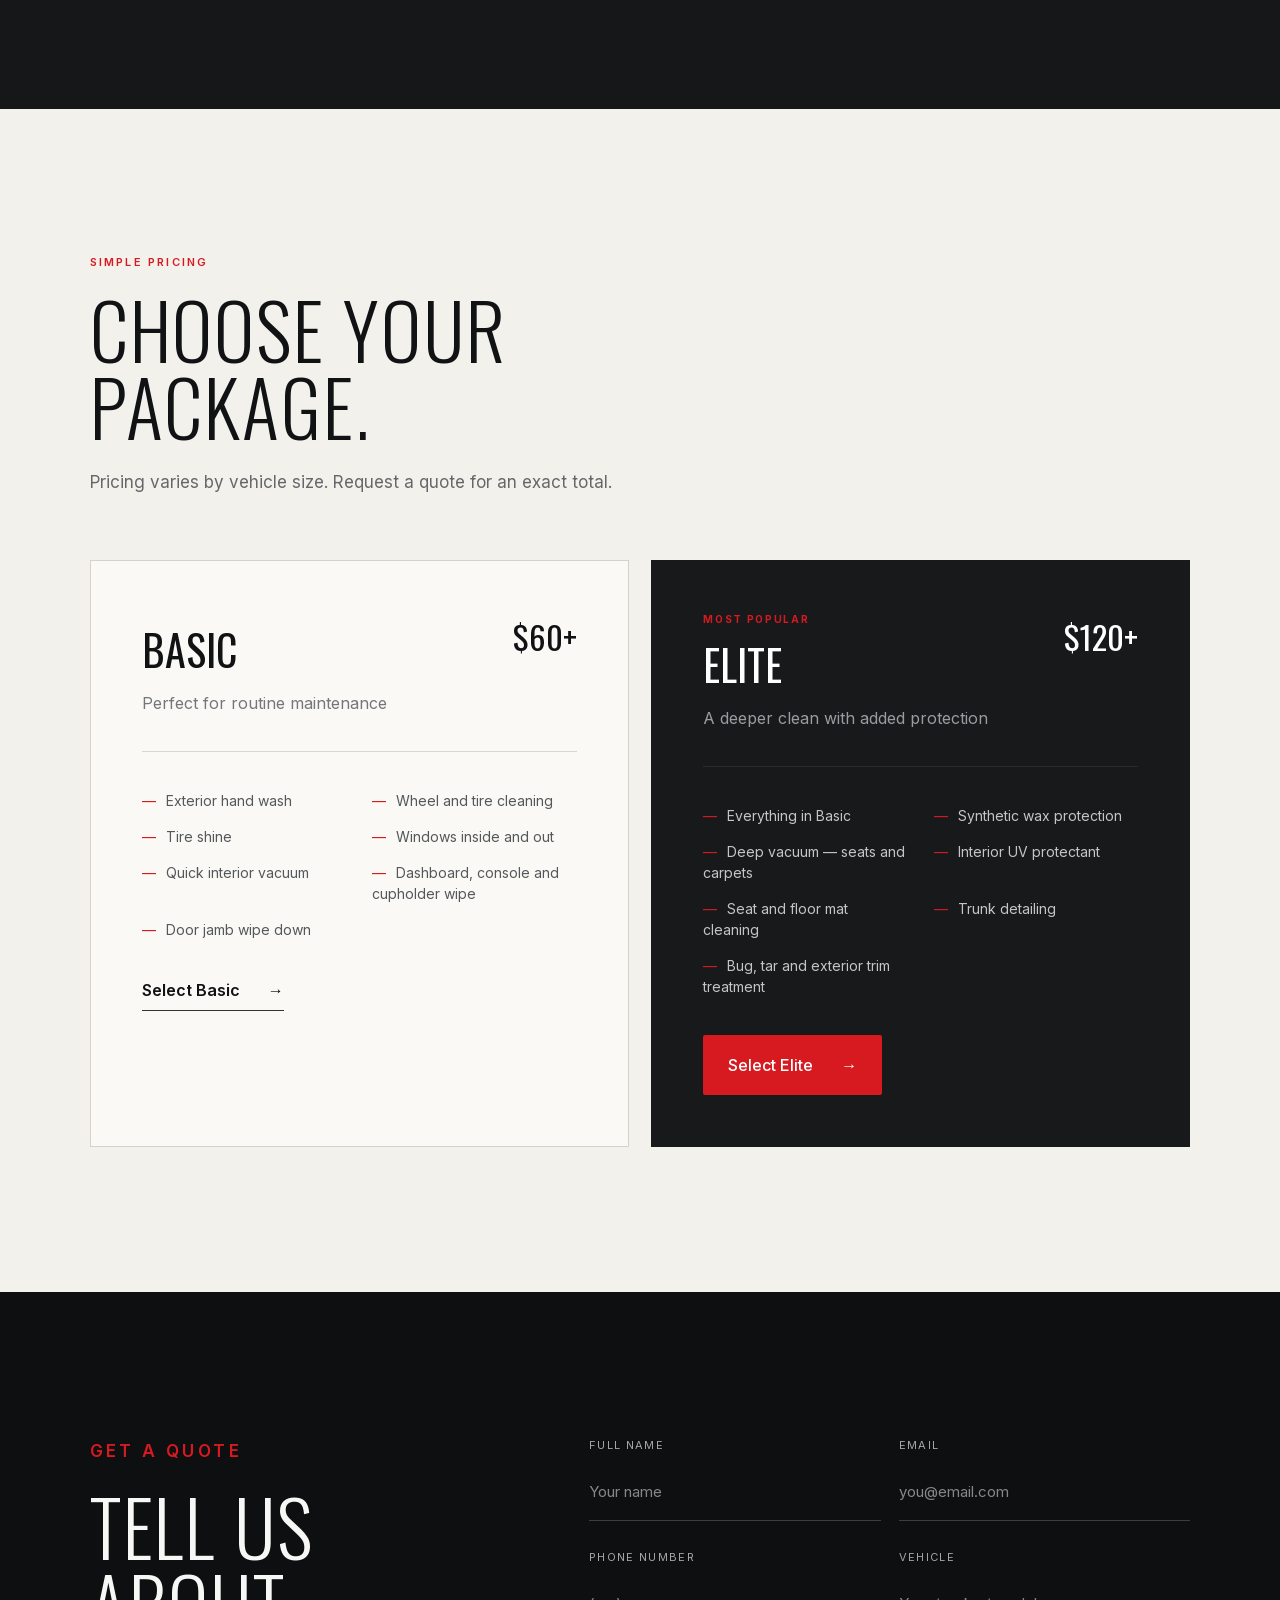
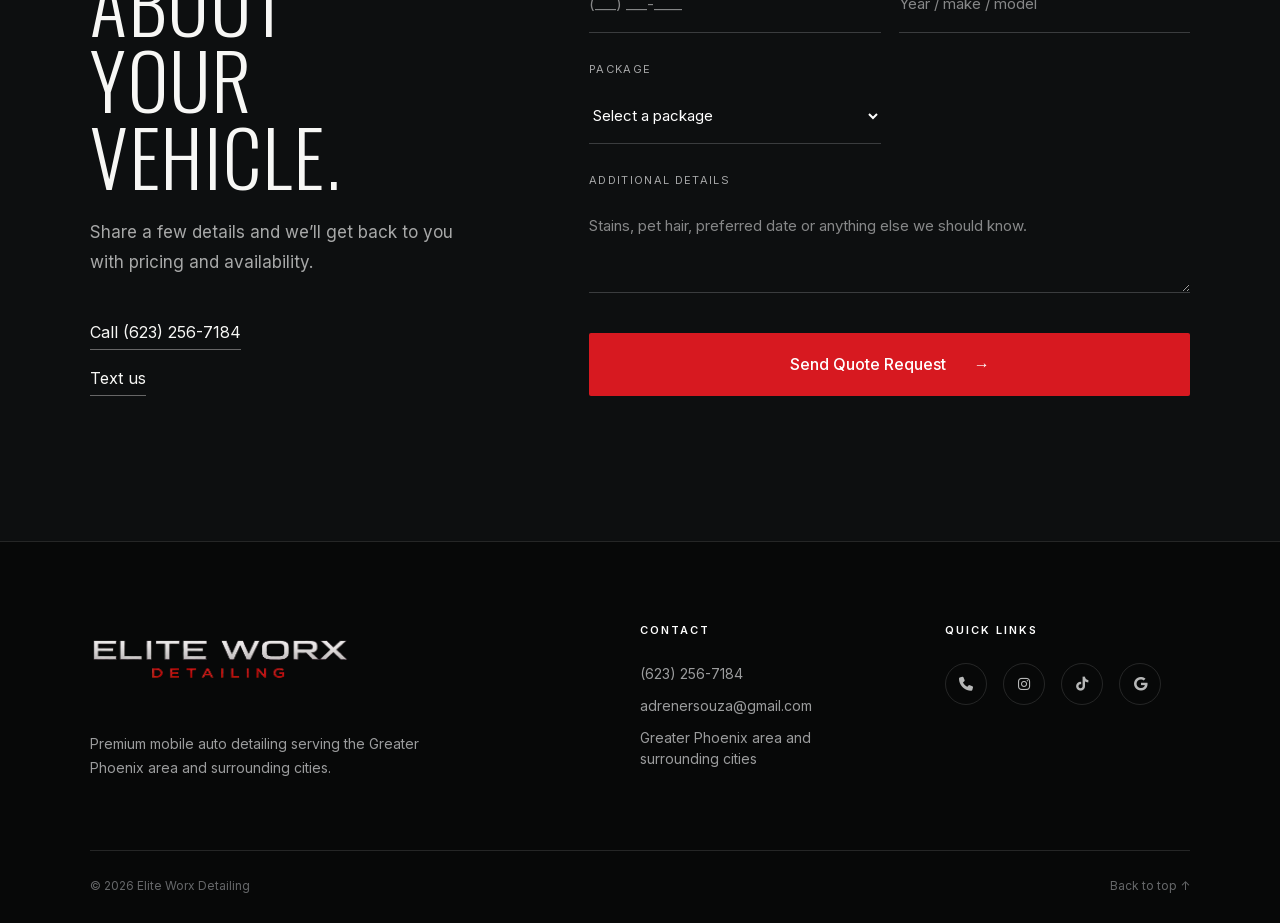
==== commit 7b8f4fab: "Merge production history with site redesign" ====
--- a/index.html
+++ b/index.html
@@ -1,1075 +1 @@
-<!DOCTYPE html>
-<html lang="en">
-<head>
-<meta charset="UTF-8" />
-<meta name="viewport" content="width=device-width, initial-scale=1.0" />
-<title>Elite Worx Detailing — Premium Mobile Auto Detailing</title>
-
-<link rel="preconnect" href="https://fonts.googleapis.com">
-<link rel="preconnect" href="https://fonts.gstatic.com" crossorigin>
-<link href="https://fonts.googleapis.com/css2?family=Oswald:wght@400;500;600;700&family=Inter:wght@300;400;500;600&display=swap" rel="stylesheet">
-
-<link rel="stylesheet"
-href="https://cdnjs.cloudflare.com/ajax/libs/font-awesome/6.5.1/css/all.min.css"/>
-
-<style>
-
-:root {
-  --red:        #e8252a;
-  --red-dark:   #b81c20;
-  --red-glow:   rgba(232, 37, 42, 0.22);
-  --bg:         #050505;
-  --bg-card:    #111111;
-  --bg-card-hi: #161616;
-  --border:     #1e1e1e;
-  --border-hi:  #2a2a2a;
-  --text:       #f5f5f5;
-  --muted:      rgba(255,255,255,.72);
-  --ease:       cubic-bezier(0.4, 0, 0.2, 1);
-}
-
-*, *::before, *::after {
-  box-sizing: border-box;
-}
-
-html { scroll-behavior: smooth; }
-
-body {
-  margin: 0;
-  background: #000;
-  color: var(--text);
-  font-family: 'Inter', sans-serif;
-  line-height: 1.65;
-  overflow-x: hidden;
-}
-
-/* ── NAV (from index1 — image logo) ── */
-.hero {
-  padding: 10px;
-  background: #000;
-}
-
-.hero-shell {
-  border: 1px solid rgba(255,255,255,.1);
-  background: #050505;
-}
-
-nav {
-  display: flex;
-  justify-content: space-between;
-  align-items: center;
-  padding: 4px 42px;
-  height: 72px;
-  border-bottom: 1px solid rgba(255,255,255,.08);
-  background: rgba(0,0,0,.75);
-}
-
-.logo-image img {
-  height: 56px;
-  width: auto;
-  display: block;
-}
-
-.nav-links {
-  display: flex;
-  align-items: center;
-  gap: 24px;
-}
-
-.nav-links a {
-  color: white;
-  text-decoration: none;
-  text-transform: uppercase;
-  font-size: .82rem;
-  letter-spacing: .12em;
-}
-
-.social-links {
-  display: flex;
-  gap: 12px;
-}
-
-.social-links a {
-  width: 42px;
-  height: 42px;
-  border-radius: 50%;
-  border: 1px solid rgba(255,255,255,.18);
-  display: flex;
-  justify-content: center;
-  align-items: center;
-  color: white;
-  text-decoration: none;
-  transition: all 0.28s var(--ease);
-}
-
-.social-links a:hover {
-  border-color: var(--red);
-  background: rgba(232, 37, 42, 0.12);
-}
-
-.btn-nav {
-  background: var(--red);
-  padding: 14px 28px;
-  border-radius: 4px;
-}
-
-.btn-nav:hover {
-  background: var(--red-dark);
-}
-
-/* ── HERO GRID (from index1) ── */
-.hero-inner {
-  display: grid;
-  grid-template-columns: 1fr 1.15fr;
-  align-items: center;
-  min-height: 700px;
-}
-
-.hero-copy {
-  padding: 80px;
-}
-
-.hero-kicker {
-  color: var(--red);
-  text-transform: uppercase;
-  letter-spacing: .18em;
-  margin-bottom: 24px;
-  font-weight: 700;
-}
-
-.hero-copy h1 {
-  font-family: 'Oswald', sans-serif;
-  text-transform: uppercase;
-  font-size: clamp(3rem, 7vw, 5.5rem);
-  line-height: .95;
-  margin: 0 0 28px;
-}
-
-.hero-copy p {
-  color: var(--muted);
-  line-height: 1.9;
-  max-width: 520px;
-  margin-bottom: 40px;
-  font-size: 1.05rem;
-}
-
-.btn {
-  display: inline-block;
-  padding: 16px 34px;
-  background: var(--red);
-  color: white;
-  text-decoration: none;
-  border-radius: 4px;
-  text-transform: uppercase;
-  font-weight: 700;
-  letter-spacing: .08em;
-  font-family: 'Inter', sans-serif;
-  font-size: 0.875rem;
-  transition: all 0.28s var(--ease);
-  cursor: pointer;
-}
-
-.btn:hover {
-  background: var(--red-dark);
-  transform: translateY(-2px);
-  box-shadow: 0 8px 28px var(--red-glow);
-}
-
-.btn-primary {
-  background: var(--red);
-  color: white;
-}
-
-.btn-primary:hover {
-  background: var(--red-dark);
-  transform: translateY(-2px);
-  box-shadow: 0 8px 28px var(--red-glow);
-}
-
-.btn-ghost {
-  background: transparent;
-  color: var(--text);
-  border: 1px solid var(--border-hi);
-}
-
-.btn-ghost:hover {
-  border-color: rgba(255,255,255,0.3);
-  background: rgba(255,255,255,0.05);
-  transform: translateY(-2px);
-}
-
-.hero-image img {
-  width: 100%;
-  height: 100%;
-  object-fit: cover;
-}
-
-.hero-cta-bar {
-  background: linear-gradient(90deg, #860000, #d11318, #9b0000);
-  padding: 40px 60px;
-  display: flex;
-  justify-content: space-between;
-  align-items: center;
-  gap: 24px;
-}
-
-.cta-left {
-  display: flex;
-  align-items: center;
-  gap: 24px;
-}
-
-.cta-left i {
-  font-size: 3rem;
-}
-
-.cta-left h3 {
-  margin: 0;
-  font-size: 2rem;
-  font-family: 'Oswald', sans-serif;
-  text-transform: uppercase;
-}
-
-.cta-button {
-  background: black;
-  color: white;
-  text-decoration: none;
-  padding: 22px 36px;
-  text-transform: uppercase;
-  font-weight: 700;
-}
-
-/* ── SECTION BASE (from index2) ── */
-.section {
-  padding: 100px 48px;
-  max-width: 1120px;
-  margin: 0 auto;
-}
-
-.section-label {
-  display: block;
-  font-size: 0.7rem;
-  font-weight: 600;
-  letter-spacing: 0.22em;
-  text-transform: uppercase;
-  color: var(--red);
-  margin-bottom: 10px;
-}
-
-.section h2 {
-  font-family: 'Oswald', sans-serif;
-  font-size: clamp(1.9rem, 3.5vw, 2.9rem);
-  font-weight: 600;
-  letter-spacing: 0.02em;
-  margin: 0 0 14px;
-  line-height: 1.1;
-  text-transform: uppercase;
-}
-
-.section-intro {
-  font-size: 1rem;
-  color: var(--muted);
-  max-width: 540px;
-  margin: 0 0 52px;
-  line-height: 1.75;
-}
-
-/* ── DIVIDER ── */
-.section-divider {
-  border: none;
-  border-top: 1px solid var(--border);
-  margin: 0 48px;
-}
-
-/* ── WHY US ── */
-.features-grid {
-  display: grid;
-  grid-template-columns: repeat(auto-fit, minmax(220px, 1fr));
-  gap: 20px;
-}
-
-.feature-item {
-  padding: 30px 26px;
-  background: var(--bg-card);
-  border: 1px solid var(--border);
-  border-radius: 8px;
-  transition: border-color 0.28s var(--ease), transform 0.28s var(--ease);
-}
-
-.feature-item:hover {
-  border-color: var(--red);
-  transform: translateY(-4px);
-}
-
-.feature-icon {
-  font-size: 1.8rem;
-  display: block;
-  margin-bottom: 14px;
-}
-
-.feature-item h3 {
-  font-family: 'Oswald', sans-serif;
-  font-size: 1.05rem;
-  font-weight: 600;
-  letter-spacing: 0.05em;
-  text-transform: uppercase;
-  margin: 0 0 8px;
-}
-
-.feature-item p {
-  font-size: 0.86rem;
-  color: var(--muted);
-  margin: 0;
-  line-height: 1.7;
-}
-
-/* ── PACKAGES ── */
-#packages { text-align: left; }
-
-.packages-grid {
-  display: grid;
-  grid-template-columns: repeat(auto-fit, minmax(260px, 1fr));
-  gap: 22px;
-}
-
-.card {
-  position: relative;
-  background: var(--bg-card);
-  border: 1px solid var(--border);
-  border-radius: 10px;
-  padding: 36px 30px;
-  overflow: hidden;
-  transition: transform 0.28s var(--ease), box-shadow 0.28s var(--ease), border-color 0.28s var(--ease);
-}
-
-.card::before {
-  content: '';
-  position: absolute;
-  top: 0; left: 0; right: 0;
-  height: 3px;
-  background: var(--border-hi);
-  transition: background 0.28s var(--ease);
-}
-
-.card:hover {
-  transform: translateY(-6px);
-  box-shadow: 0 22px 52px rgba(0,0,0,0.55);
-}
-
-.card.featured {
-  border-color: var(--red);
-  background: var(--bg-card-hi);
-}
-
-.card.featured::before { background: var(--red); }
-
-.card-badge {
-  display: inline-block;
-  padding: 3px 10px;
-  background: var(--red);
-  color: white;
-  font-size: 0.62rem;
-  font-weight: 700;
-  letter-spacing: 0.16em;
-  text-transform: uppercase;
-  border-radius: 2px;
-  margin-bottom: 14px;
-}
-
-.card h3 {
-  font-family: 'Oswald', sans-serif;
-  font-size: 1.45rem;
-  font-weight: 600;
-  letter-spacing: 0.07em;
-  text-transform: uppercase;
-  margin: 0 0 4px;
-}
-
-.card-tagline {
-  font-size: 0.8rem;
-  color: var(--muted);
-  margin: 0 0 22px;
-}
-
-.price {
-  font-family: 'Oswald', sans-serif;
-  font-size: 2.9rem;
-  font-weight: 700;
-  color: var(--red);
-  line-height: 1;
-  margin-bottom: 22px;
-}
-
-.price sup {
-  font-size: 1.1rem;
-  vertical-align: super;
-  font-weight: 400;
-}
-
-.price sub {
-  font-size: 1rem;
-  vertical-align: baseline;
-  color: var(--muted);
-  font-weight: 400;
-}
-
-.card ul {
-  list-style: none;
-  padding: 0;
-  margin: 0 0 28px;
-}
-
-.card ul li {
-  display: flex;
-  align-items: center;
-  gap: 10px;
-  padding: 9px 0;
-  font-size: 0.875rem;
-  color: var(--muted);
-  border-bottom: 1px solid var(--border);
-}
-
-.card ul li:last-child { border-bottom: none; }
-
-.card ul li::before {
-  content: '';
-  display: inline-block;
-  width: 5px;
-  height: 5px;
-  border-radius: 50%;
-  background: var(--red);
-  flex-shrink: 0;
-}
-
-.card .btn { width: 100%; text-align: center; }
-
-/* ── BOOKING ── */
-#booking { text-align: center; }
-
-.booking-note {
-  font-size: 0.82rem;
-  color: var(--muted);
-  margin-top: 14px;
-}
-
-.booking-note strong { color: var(--text); }
-
-/* ── QUOTE FORM ── */
-.quote-form {
-  max-width: 520px;
-  margin: 0 auto;
-  text-align: left;
-}
-
-.form-row {
-  margin-bottom: 18px;
-}
-
-.form-row label {
-  display: block;
-  font-size: 0.78rem;
-  font-weight: 600;
-  letter-spacing: 0.08em;
-  text-transform: uppercase;
-  color: var(--muted);
-  margin-bottom: 6px;
-}
-
-.form-row input,
-.form-row select,
-.form-row textarea {
-  width: 100%;
-  padding: 12px 16px;
-  background: var(--bg-card);
-  border: 1px solid var(--border-hi);
-  border-radius: 6px;
-  color: var(--text);
-  font-family: 'Inter', sans-serif;
-  font-size: 0.9rem;
-  transition: border-color 0.25s var(--ease);
-}
-
-.form-row input:focus,
-.form-row select:focus,
-.form-row textarea:focus {
-  outline: none;
-  border-color: var(--red);
-}
-
-.form-row textarea {
-  resize: vertical;
-  min-height: 90px;
-}
-
-.form-row select {
-  appearance: none;
-  cursor: pointer;
-  background-image: url("data:image/svg+xml,%3Csvg xmlns='http://www.w3.org/2000/svg' width='12' height='12' fill='%23999' viewBox='0 0 16 16'%3E%3Cpath d='M8 11L3 6h10z'/%3E%3C/svg%3E");
-  background-repeat: no-repeat;
-  background-position: right 14px center;
-}
-
-.form-submit {
-  text-align: center;
-  margin-top: 28px;
-}
-
-.form-submit .btn {
-  min-width: 200px;
-  border: none;
-}
-
-/* ── CONTACT STRIP ── */
-.contact-strip {
-  max-width: 520px;
-  margin: 36px auto 0;
-  text-align: center;
-}
-
-.contact-strip-divider {
-  display: flex;
-  align-items: center;
-  gap: 16px;
-  margin-bottom: 20px;
-}
-
-.contact-strip-divider::before,
-.contact-strip-divider::after {
-  content: '';
-  flex: 1;
-  height: 1px;
-  background: var(--border-hi);
-}
-
-.contact-strip-label {
-  font-family: 'Oswald', sans-serif;
-  font-size: 0.78rem;
-  font-weight: 600;
-  letter-spacing: 0.18em;
-  text-transform: uppercase;
-  color: var(--muted);
-  margin: 0 0 16px;
-}
-
-.contact-strip-actions {
-  display: flex;
-  gap: 14px;
-  justify-content: center;
-  flex-wrap: wrap;
-}
-
-.contact-btn {
-  display: inline-flex !important;
-  align-items: center;
-  gap: 8px;
-  padding: 11px 24px;
-  font-size: 0.85rem;
-}
-
-.contact-btn i {
-  font-size: 1rem;
-  color: var(--red);
-}
-
-/* ── FOOTER ── */
-footer {
-  background: #000;
-  border-top: 1px solid rgba(255,255,255,.08);
-  padding: 60px 48px 32px;
-}
-
-.footer-inner {
-  display: grid;
-  grid-template-columns: 1.4fr 1fr;
-  gap: 56px;
-  max-width: 960px;
-  margin: 0 auto 44px;
-}
-
-.footer-brand .footer-logo-image img {
-  width: 750px;
-  max-width: 100%;
-  display: block;
-  margin-bottom: 16px;
-}
-
-.footer-brand p {
-  font-size: 0.85rem;
-  color: var(--muted);
-  line-height: 1.75;
-  margin: 0;
-  max-width: 320px;
-}
-
-.footer-contact h4 {
-  font-family: 'Oswald', sans-serif;
-  font-size: 0.72rem;
-  letter-spacing: 0.2em;
-  text-transform: uppercase;
-  color: var(--red);
-  margin: 0 0 18px;
-}
-
-.footer-contact ul {
-  list-style: none;
-  padding: 0;
-  margin: 0;
-}
-
-.footer-contact ul li {
-  display: flex;
-  align-items: center;
-  gap: 10px;
-  font-size: 0.875rem;
-  color: var(--muted);
-  margin-bottom: 12px;
-}
-
-.footer-contact ul li a {
-  color: inherit;
-  text-decoration: none;
-  transition: color 0.2s;
-}
-
-.footer-contact ul li a:hover { color: var(--text); }
-
-.footer-bottom {
-  border-top: 1px solid var(--border);
-  padding-top: 24px;
-  text-align: center;
-  font-size: 0.76rem;
-  color: var(--muted);
-  max-width: 960px;
-  margin: 0 auto;
-}
-
-.footer-social {
-  display: flex;
-  gap: 14px;
-  margin-top: 18px;
-}
-
-.footer-social a {
-  display: flex;
-  align-items: center;
-  justify-content: center;
-  width: 38px;
-  height: 38px;
-  border-radius: 50%;
-  border: 1px solid var(--border-hi);
-  color: var(--muted);
-  font-size: 1.05rem;
-  text-decoration: none;
-  transition: all 0.28s var(--ease);
-}
-
-.footer-social a:hover {
-  color: white;
-  border-color: var(--red);
-  background: var(--red);
-}
-
-/* ── SCROLL FADE ── */
-.fade-in {
-  opacity: 0;
-  transform: translateY(22px);
-  transition: opacity 0.65s ease, transform 0.65s ease;
-}
-
-.fade-in.visible {
-  opacity: 1;
-  transform: translateY(0);
-}
-
-/* ── RESPONSIVE ── */
-@media (max-width: 900px) {
-  .hero-inner {
-    grid-template-columns: 1fr;
-  }
-
-  .hero-copy {
-    padding: 60px 32px;
-  }
-
-  nav {
-    flex-direction: column;
-    gap: 12px;
-    height: auto;
-    padding: 12px 20px;
-  }
-
-  .nav-links {
-    flex-wrap: wrap;
-    justify-content: center;
-    gap: 12px;
-  }
-
-  .social-links {
-    gap: 8px;
-  }
-
-  .social-links a {
-    width: 36px;
-    height: 36px;
-  }
-
-  .hero-image img {
-    max-height: 350px;
-    object-fit: cover;
-  }
-
-  .section { padding: 72px 22px; }
-  .section-divider { margin: 0 22px; }
-  .footer-inner { grid-template-columns: 1fr; gap: 36px; }
-  footer { padding: 48px 22px 28px; }
-}
-
-@media (max-width: 600px) {
-  .hero {
-    padding: 6px;
-  }
-
-  .hero-copy {
-    padding: 40px 20px;
-  }
-
-  .hero-copy h1 {
-    font-size: 2.2rem;
-  }
-
-  .hero-copy p {
-    font-size: 0.95rem;
-  }
-
-  .logo-image img {
-    height: 40px;
-  }
-
-  nav {
-    padding: 10px 16px;
-  }
-
-  .nav-links a {
-    font-size: 0.72rem;
-  }
-
-  .btn-nav {
-    padding: 10px 18px;
-    font-size: 0.75rem;
-  }
-
-  .packages-grid {
-    grid-template-columns: 1fr;
-  }
-
-  .features-grid {
-    grid-template-columns: 1fr;
-  }
-
-  .contact-strip-actions {
-    flex-direction: column;
-    align-items: center;
-  }
-
-  .footer-brand .footer-logo-image img {
-    width: 280px;
-  }
-}
-
-@media (max-width: 380px) {
-  .hero-copy h1 {
-    font-size: 1.8rem;
-  }
-
-  .social-links a {
-    width: 32px;
-    height: 32px;
-    font-size: 0.8rem;
-  }
-
-  .nav-links {
-    gap: 8px;
-  }
-}
-
-</style>
-</head>
-
-<body>
-
-<!-- HERO SECTION (from index1 — image logo, grid layout) -->
-<section class="hero">
-
-<div class="hero-shell">
-
-<nav>
-
-<a href="#home" class="logo-image">
-  <img src="logo.png" alt="Elite Worx Logo">
-</a>
-
-<div class="nav-links">
-
-<a href="#packages">Packages</a>
-
-<div class="social-links">
-<a href="tel:6232567184" aria-label="Call or Text"><i class="fa-solid fa-phone"></i></a>
-<a href="https://www.instagram.com/elitee_worx?igsh=MXJvYmd5OWxudzl5aQ==" target="_blank" rel="noopener" aria-label="Instagram"><i class="fa-brands fa-instagram"></i></a>
-<a href="https://www.tiktok.com/@worxxiufcap" target="_blank" rel="noopener" aria-label="TikTok"><i class="fa-brands fa-tiktok"></i></a>
-<a href="https://share.google/121C5rF1ZcLxDsnUq" target="_blank" rel="noopener" aria-label="Google Business"><i class="fa-brands fa-google"></i></a>
-</div>
-
-<a href="#booking" class="btn-nav">Book Now</a>
-
-</div>
-
-</nav>
-
-<div class="hero-inner">
-
-<div class="hero-copy">
-
-<div class="hero-kicker">About Us</div>
-
-<h1>
-Passion for Cars.<br>
-Commitment To<br>
-Perfection.
-</h1>
-
-<p>
-At Elite Worx Detailing, we treat every vehicle as if it were our own.
-Our mission is to deliver the highest level of care, precision,
-and protection using industry leading products and techniques.
-</p>
-
-<a href="#booking" class="btn btn-primary">Book Your Detail</a>
-
-</div>
-
-<div class="hero-image">
-<img src="hero.jpg" alt="Luxury Sports Car">
-</div>
-
-</div>
-
-
-
-</div>
-
-</section>
-
-<!-- WHY US (from index2) -->
-<section id="why-us" class="section fade-in">
-  <span class="section-label">Why Elite Worx</span>
-  <h2>We Come to You</h2>
-  <p class="section-intro">No drop-offs, no waiting rooms. We bring everything needed to detail your vehicle wherever you are.</p>
-  <div class="features-grid">
-    <div class="feature-item">
-      <span class="feature-icon">🚗</span>
-      <h3>Fully Mobile</h3>
-      <p>We arrive at your home, office, or anywhere in the Valley — fully equipped.</p>
-    </div>
-    <div class="feature-item">
-      <span class="feature-icon">✨</span>
-      <h3>Pro-Grade Results</h3>
-      <p>Professional products and refined techniques applied to every single vehicle.</p>
-    </div>
-    <div class="feature-item">
-      <span class="feature-icon"><i class="fa-solid fa-location-dot"></i></span>
-      <h3>Goodyear, AZ</h3>
-      <p>Proudly serving Goodyear and surrounding areas.</p>
-    </div>
-  </div>
-</section>
-
-<hr class="section-divider">
-
-<!-- PACKAGES (from index2) -->
-<section id="packages" class="section fade-in">
-  <span class="section-label">Pricing</span>
-  <h2>Choose Your Package</h2>
-  <p class="section-intro">Every detail completed with care. Pricing varies by vehicle size — reach out for an exact quote.</p>
-  <div class="packages-grid">
-
-    <div class="card fade-in">
-      <h3>Basic</h3>
-      <p class="card-tagline">Perfect for routine maintenance</p>
-      <div class="price"><sup>$</sup>60<sub>+</sub></div>
-      <ul>
-        <li>Exterior Hand Wash</li>
-        <li>Wheel &amp; Tire Cleaning</li>
-        <li>Tire Shine</li>
-        <li>Windows Cleaned Inside &amp; Out</li>
-        <li>Quick Interior Vacuum</li>
-        <li>Dashboard, Console &amp; Cupholder Wipe</li>
-        <li>Door Jamb Wipe Down</li>
-      </ul>
-      <a href="#booking" class="btn btn-ghost">Select Package</a>
-    </div>
-
-    <div class="card featured fade-in">
-      <div class="card-badge">Most Popular</div>
-      <h3>Elite</h3>
-      <p class="card-tagline">Deeper clean with added protection</p>
-      <div class="price"><sup>$</sup>120<sub>+</sub></div>
-      <ul>
-        <li>Everything in Basic PLUS:</li>
-        <li>Synthetic Wax Protection</li>
-        <li>Deep Vacuum — Seats &amp; Carpets</li>
-        <li>Interior UV Protectant</li>
-        <li>Seat &amp; Floor Mat Cleaning</li>
-        <li>Trunk Detailing</li>
-        <li>Bug &amp; Tar Removal</li>
-        <li>Exterior Trim Dressing</li>
-        <li>Vents, Cracks &amp; Crevices Cleaned</li>
-      </ul>
-      <a href="#booking" class="btn btn-primary">Select Package</a>
-    </div>
-
-  </div>
-</section>
-
-<hr class="section-divider">
-
-<!-- BOOKING (from index2) -->
-<section id="booking" class="section fade-in">
-  <span class="section-label">Get a Quote</span>
-  <h2>Request Your Quote</h2>
-  <p class="section-intro" style="margin-left:auto;margin-right:auto;">Fill out the form below and we'll get back to you with a quote. Appointments fill up fast!</p>
-
-  <form class="quote-form" id="quoteForm">
-    <div class="form-row">
-      <label for="name">Full Name</label>
-      <input type="text" id="name" name="name" placeholder="Your name" required>
-    </div>
-    <div class="form-row">
-      <label for="email">Email</label>
-      <input type="email" id="email" name="email" placeholder="you@email.com" required>
-    </div>
-    <div class="form-row">
-      <label for="phone">Phone Number</label>
-      <input type="tel" id="phone" name="phone" placeholder="(___) ___-____" required>
-    </div>
-    <div class="form-row">
-      <label for="vehicle">Vehicle (Year / Make / Model)</label>
-      <input type="text" id="vehicle" name="vehicle" placeholder="e.g. 2022 Honda Accord" required>
-    </div>
-    <div class="form-row">
-      <label for="package">Package</label>
-      <select id="package" name="package" required>
-        <option value="" disabled selected>Select a package</option>
-        <option value="Basic — $60+">Basic — Starting at $60</option>
-        <option value="Elite — $120+">Elite — Starting at $120</option>
-      </select>
-    </div>
-    <div class="form-row">
-      <label for="message">Additional Details</label>
-      <textarea id="message" name="message" placeholder="Anything else we should know? (stains, pet hair, preferred date/time, etc.)"></textarea>
-    </div>
-    <div class="form-submit">
-      <button type="submit" class="btn btn-primary" id="submitBtn">Send Quote Request</button>
-    </div>
-    <p id="formStatus" style="text-align:center;margin-top:16px;font-size:0.9rem;display:none;"></p>
-  </form>
-
-  <div class="contact-strip">
-    <div class="contact-strip-divider"></div>
-    <p class="contact-strip-label">Prefer to talk?</p>
-    <div class="contact-strip-actions">
-      <a href="tel:6232567184" class="btn btn-ghost contact-btn"><i class="fa-solid fa-phone"></i> Call (623) 256-7184</a>
-      <a href="sms:6232567184" class="btn btn-ghost contact-btn"><i class="fa-solid fa-comment-sms"></i> Text Us</a>
-    </div>
-  </div>
-</section>
-
-<!-- FOOTER (from index2 structure, with image logo) -->
-<footer id="contact">
-  <div class="footer-inner">
-    <div class="footer-brand">
-      <a href="#home" class="footer-logo-image">
-        <img src="logo.png" alt="Elite Worx Logo">
-      </a>
-      <p>Premium mobile auto detailing serving Goodyear, Arizona and surrounding areas.</p>
-    </div>
-    <div class="footer-contact">
-      <h4>Get in Touch</h4>
-      <ul>
-        <li>📞 <a href="tel:6232567184">(623) 256-7184</a></li>
-        <li>📧 <a href="mailto:adrenersouza@gmail.com">adrenersouza@gmail.com</a></li>
-        <li>📍 Arizona Mobile Service</li>
-      </ul>
-      <div class="footer-social">
-        <a href="https://www.tiktok.com/@worxxiufcap" target="_blank" rel="noopener" aria-label="TikTok"><i class="fa-brands fa-tiktok"></i></a>
-        <a href="https://www.instagram.com/elitee_worx?igsh=MXJvYmd5OWxudzl5aQ==" target="_blank" rel="noopener" aria-label="Instagram"><i class="fa-brands fa-instagram"></i></a>
-        <a href="https://share.google/121C5rF1ZcLxDsnUq" target="_blank" rel="noopener" aria-label="Google Business"><i class="fa-brands fa-google"></i></a>
-      </div>
-    </div>
-  </div>
-  <div class="footer-bottom">
-    <p>&copy; 2026 Elite Worx Detailing. All rights reserved.</p>
-  </div>
-</footer>
-
-<script>
-  // Scroll fade-in observer
-  const observer = new IntersectionObserver(
-    entries => entries.forEach(e => { if (e.isIntersecting) e.target.classList.add('visible'); }),
-    { threshold: 0.1 }
-  );
-  document.querySelectorAll('.fade-in').forEach(el => observer.observe(el));
-
-  // Quote form — AJAX submission via FormSubmit
-  document.getElementById('quoteForm').addEventListener('submit', function(e) {
-    e.preventDefault();
-    const btn = document.getElementById('submitBtn');
-    const status = document.getElementById('formStatus');
-    const form = this;
-
-    btn.disabled = true;
-    btn.textContent = 'Sending...';
-    status.style.display = 'none';
-
-    const data = {
-      name: form.name.value,
-      email: form.email.value,
-      phone: form.phone.value,
-      vehicle: form.vehicle.value,
-      package: form.package.value,
-      message: form.message.value,
-      _subject: 'New Quote Request — Elite Worx Detailing',
-      _cc: '6232567184@vtext.com',
-      _template: 'table'
-    };
-
-    fetch('https://formsubmit.co/ajax/adrenersouza@gmail.com', {
-      method: 'POST',
-      headers: { 'Content-Type': 'application/json', 'Accept': 'application/json' },
-      body: JSON.stringify(data)
-    })
-    .then(r => r.json())
-    .then(result => {
-      if (result.success) {
-        status.style.color = '#4caf50';
-        status.textContent = 'Quote request sent! We\'ll get back to you soon.';
-        form.reset();
-      } else {
-        status.style.color = '#e8252a';
-        status.textContent = result.message || 'Something went wrong. Please call (623) 256-7184 instead.';
-      }
-      status.style.display = 'block';
-      btn.disabled = false;
-      btn.textContent = 'Send Quote Request';
-    })
-    .catch(() => {
-      status.style.color = '#e8252a';
-      status.textContent = 'Could not send — please call or text (623) 256-7184.';
-      status.style.display = 'block';
-      btn.disabled = false;
-      btn.textContent = 'Send Quote Request';
-    });
-  });
-</script>
-
-</body>
-</html>
+<!DOCTYPE html><html lang="en"><head><meta charSet="utf-8"/><meta name="viewport" content="width=device-width, initial-scale=1"/><link rel="preload" href="/_next/static/media/83afe278b6a6bb3c-s.p.0q-301v4kxxnr.woff2" as="font" crossorigin="" type="font/woff2"/><link rel="preload" href="/_next/static/media/9a800f173b8d9e8f-s.p.129r4siq6of2c.woff2" as="font" crossorigin="" type="font/woff2"/><link rel="preload" as="image" href="/logo-no-lines.png"/><link rel="stylesheet" href="/_next/static/chunks/0k9va062o-~-p.css" data-precedence="next"/><link rel="preload" as="script" fetchPriority="low" href="/_next/static/chunks/0ht900cau6_ur.js"/><script src="/_next/static/chunks/0r8nt2o8muejo.js" async=""></script><script src="/_next/static/chunks/07lhk_q6pmm3r.js" async=""></script><script src="/_next/static/chunks/turbopack-05c8c~j12fn14.js" async=""></script><script src="/_next/static/chunks/0dbhjjzl8qfwv.js" async=""></script><script src="/_next/static/chunks/0d3q6-sqj-p-~.js" async=""></script><link rel="preload" href="https://cdnjs.cloudflare.com/ajax/libs/font-awesome/6.7.2/css/all.min.css" as="style"/><meta name="next-size-adjust" content=""/><title>Elite Worx Detailing | Premium Mobile Auto Detailing</title><meta name="description" content="Premium mobile auto detailing serving the Greater Phoenix area and surrounding cities."/><link rel="stylesheet" href="https://cdnjs.cloudflare.com/ajax/libs/font-awesome/6.7.2/css/all.min.css"/><script src="/_next/static/chunks/03~yq9q893hmn.js" noModule=""></script></head><body class="inter_fe8b9d92-module__LINzvG__variable oswald_5abc433a-module__DfzfOq__variable"><div hidden=""><!--$--><!--/$--></div><main><header class="site-header"><a class="brand" href="#home" aria-label="Elite Worx home"><img src="/logo-no-lines.png" alt="Elite Worx Detailing"/></a><button class="menu-button" aria-expanded="false" aria-label="Toggle navigation"><span></span><span></span></button><nav class="nav" aria-label="Main navigation"><a href="#why-us">Why Us</a><a href="#packages">Packages</a><a href="#contact">Contact</a></nav><div class="header-actions"><div class="social-links" aria-label="Quick links"><a href="tel:6232567184" aria-label="Call Elite Worx"><i class="fa-solid fa-phone"></i></a><a href="https://www.instagram.com/elitee_worx?igsh=MXJvYmd5OWxudzl5aQ==" target="_blank" rel="noreferrer" aria-label="Instagram"><i class="fa-brands fa-instagram"></i></a><a href="https://www.tiktok.com/@worxxiufcap" target="_blank" rel="noreferrer" aria-label="TikTok"><i class="fa-brands fa-tiktok"></i></a><a href="https://share.google/121C5rF1ZcLxDsnUq" target="_blank" rel="noreferrer" aria-label="Google Business"><i class="fa-brands fa-google"></i></a></div><a class="button small" href="#booking">Book Now</a></div></header><section class="hero" id="home"><div class="hero-shade"></div><div class="hero-content"><p class="eyebrow">Premium mobile detailing · Greater Phoenix area</p><h1>We bring the<br/>detail shop to you</h1><span class="red-line"></span><p class="hero-copy">A higher standard of vehicle care, delivered wherever you are.</p><div class="hero-actions"><a class="button" href="#booking">Book Your Detail <span aria-hidden="true">→</span></a><a class="phone-link" href="tel:6232567184">Call (623) 256-7184</a></div></div><a class="scroll-cue" href="#why-us">Explore <span aria-hidden="true">↓</span></a></section><section class="section intro" id="why-us"><div class="section-heading"><p class="eyebrow">Why Elite Worx</p><h2>We come to you.</h2><p>No drop-offs. No waiting rooms. We arrive fully equipped and leave your vehicle looking its best.</p></div><div class="benefits"><article><span>01</span><h3>Fully Mobile</h3><p>At your home, office, or anywhere in the Valley.</p></article><article><span>02</span><h3>Pro-Grade Results</h3><p>Premium products and refined techniques on every vehicle.</p></article><article><span>03</span><h3>Local Care</h3><p>Proudly serving the Greater Phoenix area and surrounding cities.</p></article></div></section><section class="section packages" id="packages"><div class="section-heading compact"><p class="eyebrow">Simple pricing</p><h2>Choose your package.</h2><p>Pricing varies by vehicle size. Request a quote for an exact total.</p></div><div class="package-grid"><article class="package"><div class="package-top"><div><h3>Basic</h3><p>Perfect for routine maintenance</p></div><strong>$60+</strong></div><ul><li>Exterior hand wash</li><li>Wheel and tire cleaning</li><li>Tire shine</li><li>Windows inside and out</li><li>Quick interior vacuum</li><li>Dashboard, console and cupholder wipe</li><li>Door jamb wipe down</li></ul><a class="text-button" href="#booking">Select <!-- -->Basic<!-- --> <span>→</span></a></article><article class="package featured"><div class="package-top"><div><p class="popular">Most popular</p><h3>Elite</h3><p>A deeper clean with added protection</p></div><strong>$120+</strong></div><ul><li>Everything in Basic</li><li>Synthetic wax protection</li><li>Deep vacuum — seats and carpets</li><li>Interior UV protectant</li><li>Seat and floor mat cleaning</li><li>Trunk detailing</li><li>Bug, tar and exterior trim treatment</li></ul><a class="button" href="#booking">Select <!-- -->Elite<!-- --> <span>→</span></a></article></div></section><section class="booking" id="booking"><div class="booking-copy"><p class="eyebrow">Get a quote</p><h2>Tell us about<br/>your vehicle.</h2><p>Share a few details and we’ll get back to you with pricing and availability.</p><div class="direct-contact"><a href="tel:6232567184">Call (623) 256-7184</a><a href="sms:6232567184">Text us</a></div></div><form class="quote-form"><label>Full name<input placeholder="Your name" required="" name="name"/></label><label>Email<input type="email" placeholder="you@email.com" required="" name="email"/></label><label>Phone number<input type="tel" placeholder="(___) ___-____" required="" name="phone"/></label><label>Vehicle<input placeholder="Year / make / model" required="" name="vehicle"/></label><label>Package<select id="package" name="package" required=""><option value="" disabled="" selected="">Select a package</option><option value="Basic — $60+">Basic — Starting at $60</option><option value="Elite — $120+">Elite — Starting at $120</option></select></label><label class="wide">Additional details<textarea name="message" placeholder="Stains, pet hair, preferred date or anything else we should know."></textarea></label><button class="button wide" type="submit">Send Quote Request<!-- --> <span>→</span></button></form></section><footer id="contact"><div class="footer-main"><div class="footer-brand"><img src="/logo-no-lines.png" alt="Elite Worx Detailing"/><p>Premium mobile auto detailing serving the Greater Phoenix area and surrounding cities.</p></div><div><p class="footer-label">Contact</p><a href="tel:6232567184">(623) 256-7184</a><a href="mailto:adrenersouza@gmail.com">adrenersouza@gmail.com</a><span>Greater Phoenix area and surrounding cities</span></div><div><p class="footer-label">Quick links</p><div class="footer-social-links"><a href="tel:6232567184" aria-label="Call Elite Worx"><i class="fa-solid fa-phone"></i></a><a href="https://www.instagram.com/elitee_worx?igsh=MXJvYmd5OWxudzl5aQ==" target="_blank" rel="noreferrer" aria-label="Instagram"><i class="fa-brands fa-instagram"></i></a><a href="https://www.tiktok.com/@worxxiufcap" target="_blank" rel="noreferrer" aria-label="TikTok"><i class="fa-brands fa-tiktok"></i></a><a href="https://share.google/121C5rF1ZcLxDsnUq" target="_blank" rel="noreferrer" aria-label="Google Business"><i class="fa-brands fa-google"></i></a></div></div></div><div class="footer-bottom"><span>© 2026 Elite Worx Detailing</span><a href="#home">Back to top ↑</a></div></footer></main><!--$--><!--/$--><script src="/_next/static/chunks/0ht900cau6_ur.js" id="_R_" async=""></script><script>(self.__next_f=self.__next_f||[]).push([0])</script><script>self.__next_f.push([1,"1:\"$Sreact.fragment\"\n2:I[39756,[\"/_next/static/chunks/0dbhjjzl8qfwv.js\"],\"default\"]\n3:I[37457,[\"/_next/static/chunks/0dbhjjzl8qfwv.js\"],\"default\"]\n4:I[47257,[\"/_next/static/chunks/0dbhjjzl8qfwv.js\"],\"ClientPageRoot\"]\n5:I[31713,[\"/_next/static/chunks/0dbhjjzl8qfwv.js\",\"/_next/static/chunks/0d3q6-sqj-p-~.js\"],\"default\"]\n8:I[97367,[\"/_next/static/chunks/0dbhjjzl8qfwv.js\"],\"OutletBoundary\"]\n9:\"$Sreact.suspense\"\nb:I[97367,[\"/_next/static/chunks/0dbhjjzl8qfwv.js\"],\"ViewportBoundary\"]\nd:I[97367,[\"/_next/static/chunks/0dbhjjzl8qfwv.js\"],\"MetadataBoundary\"]\nf:I[68027,[\"/_next/static/chunks/0dbhjjzl8qfwv.js\"],\"default\",1]\n:HL[\"/_next/static/chunks/0k9va062o-~-p.css\",\"style\"]\n:HL[\"/_next/static/media/83afe278b6a6bb3c-s.p.0q-301v4kxxnr.woff2\",\"font\",{\"crossOrigin\":\"\",\"type\":\"font/woff2\"}]\n:HL[\"/_next/static/media/9a800f173b8d9e8f-s.p.129r4siq6of2c.woff2\",\"font\",{\"crossOrigin\":\"\",\"type\":\"font/woff2\"}]\n:HL[\"https://cdnjs.cloudflare.com/ajax/libs/font-awesome/6.7.2/css/all.min.css\",\"style\"]\n"])</script><script>self.__next_f.push([1,"0:{\"P\":null,\"c\":[\"\",\"\"],\"q\":\"\",\"i\":false,\"f\":[[[\"\",{\"children\":[\"__PAGE__\",{}]},\"$undefined\",\"$undefined\",16],[[\"$\",\"$1\",\"c\",{\"children\":[[[\"$\",\"link\",\"0\",{\"rel\":\"stylesheet\",\"href\":\"/_next/static/chunks/0k9va062o-~-p.css\",\"precedence\":\"next\",\"crossOrigin\":\"$undefined\",\"nonce\":\"$undefined\"}],[\"$\",\"script\",\"script-0\",{\"src\":\"/_next/static/chunks/0dbhjjzl8qfwv.js\",\"async\":true,\"nonce\":\"$undefined\"}]],[\"$\",\"html\",null,{\"lang\":\"en\",\"children\":[[\"$\",\"head\",null,{\"children\":[\"$\",\"link\",null,{\"rel\":\"stylesheet\",\"href\":\"https://cdnjs.cloudflare.com/ajax/libs/font-awesome/6.7.2/css/all.min.css\"}]}],[\"$\",\"body\",null,{\"className\":\"inter_fe8b9d92-module__LINzvG__variable oswald_5abc433a-module__DfzfOq__variable\",\"children\":[\"$\",\"$L2\",null,{\"parallelRouterKey\":\"children\",\"error\":\"$undefined\",\"errorStyles\":\"$undefined\",\"errorScripts\":\"$undefined\",\"template\":[\"$\",\"$L3\",null,{}],\"templateStyles\":\"$undefined\",\"templateScripts\":\"$undefined\",\"notFound\":[[[\"$\",\"title\",null,{\"children\":\"404: This page could not be found.\"}],[\"$\",\"div\",null,{\"style\":{\"fontFamily\":\"system-ui,\\\"Segoe UI\\\",Roboto,Helvetica,Arial,sans-serif,\\\"Apple Color Emoji\\\",\\\"Segoe UI Emoji\\\"\",\"height\":\"100vh\",\"textAlign\":\"center\",\"display\":\"flex\",\"flexDirection\":\"column\",\"alignItems\":\"center\",\"justifyContent\":\"center\"},\"children\":[\"$\",\"div\",null,{\"children\":[[\"$\",\"style\",null,{\"dangerouslySetInnerHTML\":{\"__html\":\"body{color:#000;background:#fff;margin:0}.next-error-h1{border-right:1px solid rgba(0,0,0,.3)}@media (prefers-color-scheme:dark){body{color:#fff;background:#000}.next-error-h1{border-right:1px solid rgba(255,255,255,.3)}}\"}}],[\"$\",\"h1\",null,{\"className\":\"next-error-h1\",\"style\":{\"display\":\"inline-block\",\"margin\":\"0 20px 0 0\",\"padding\":\"0 23px 0 0\",\"fontSize\":24,\"fontWeight\":500,\"verticalAlign\":\"top\",\"lineHeight\":\"49px\"},\"children\":404}],[\"$\",\"div\",null,{\"style\":{\"display\":\"inline-block\"},\"children\":[\"$\",\"h2\",null,{\"style\":{\"fontSize\":14,\"fontWeight\":400,\"lineHeight\":\"49px\",\"margin\":0},\"children\":\"This page could not be found.\"}]}]]}]}]],[]],\"forbidden\":\"$undefined\",\"unauthorized\":\"$undefined\"}]}]]}]]}],{\"children\":[[\"$\",\"$1\",\"c\",{\"children\":[[\"$\",\"$L4\",null,{\"Component\":\"$5\",\"serverProvidedParams\":{\"searchParams\":{},\"params\":{},\"promises\":[\"$@6\",\"$@7\"]}}],[[\"$\",\"script\",\"script-0\",{\"src\":\"/_next/static/chunks/0d3q6-sqj-p-~.js\",\"async\":true,\"nonce\":\"$undefined\"}]],[\"$\",\"$L8\",null,{\"children\":[\"$\",\"$9\",null,{\"name\":\"Next.MetadataOutlet\",\"children\":\"$@a\"}]}]]}],{},null,false,null]},null,false,null],[\"$\",\"$1\",\"h\",{\"children\":[null,[\"$\",\"$Lb\",null,{\"children\":\"$Lc\"}],[\"$\",\"div\",null,{\"hidden\":true,\"children\":[\"$\",\"$Ld\",null,{\"children\":[\"$\",\"$9\",null,{\"name\":\"Next.Metadata\",\"children\":\"$Le\"}]}]}],[\"$\",\"meta\",null,{\"name\":\"next-size-adjust\",\"content\":\"\"}]]}],false]],\"m\":\"$undefined\",\"G\":[\"$f\",[[\"$\",\"link\",\"0\",{\"rel\":\"stylesheet\",\"href\":\"/_next/static/chunks/0k9va062o-~-p.css\",\"precedence\":\"next\",\"crossOrigin\":\"$undefined\",\"nonce\":\"$undefined\"}]]],\"S\":true,\"h\":null,\"s\":\"$undefined\",\"l\":\"$undefined\",\"p\":\"$undefined\",\"d\":\"$undefined\",\"b\":\"AO2eqr9sl3ixfpObK09DM\"}\n"])</script><script>self.__next_f.push([1,"6:{}\n7:\"$0:f:0:1:1:children:0:props:children:0:props:serverProvidedParams:params\"\n"])</script><script>self.__next_f.push([1,"c:[[\"$\",\"meta\",\"0\",{\"charSet\":\"utf-8\"}],[\"$\",\"meta\",\"1\",{\"name\":\"viewport\",\"content\":\"width=device-width, initial-scale=1\"}]]\n"])</script><script>self.__next_f.push([1,"a:null\ne:[[\"$\",\"title\",\"0\",{\"children\":\"Elite Worx Detailing | Premium Mobile Auto Detailing\"}],[\"$\",\"meta\",\"1\",{\"name\":\"description\",\"content\":\"Premium mobile auto detailing serving the Greater Phoenix area and surrounding cities.\"}]]\n"])</script></body></html>
--- a/_next/static/chunks/0k9va062o-~-p.css
+++ b/_next/static/chunks/0k9va062o-~-p.css
@@ -0,0 +1,3 @@
+@font-face{font-family:Inter;font-style:normal;font-weight:100 900;font-display:swap;src:url(../media/2c55a0e60120577a-s.0bjc5tiuqdqro.woff2)format("woff2");unicode-range:U+460-52F,U+1C80-1C8A,U+20B4,U+2DE0-2DFF,U+A640-A69F,U+FE2E-FE2F}@font-face{font-family:Inter;font-style:normal;font-weight:100 900;font-display:swap;src:url(../media/9c72aa0f40e4eef8-s.0m6w47a4e5dy9.woff2)format("woff2");unicode-range:U+301,U+400-45F,U+490-491,U+4B0-4B1,U+2116}@font-face{font-family:Inter;font-style:normal;font-weight:100 900;font-display:swap;src:url(../media/ad66f9afd8947f86-s.11u06r12fd6v_.woff2)format("woff2");unicode-range:U+1F??}@font-face{font-family:Inter;font-style:normal;font-weight:100 900;font-display:swap;src:url(../media/5476f68d60460930-s.0wxq9webf.ew4.woff2)format("woff2");unicode-range:U+370-377,U+37A-37F,U+384-38A,U+38C,U+38E-3A1,U+3A3-3FF}@font-face{font-family:Inter;font-style:normal;font-weight:100 900;font-display:swap;src:url(../media/2bbe8d2671613f1f-s.067x_6k0k23tk.woff2)format("woff2");unicode-range:U+102-103,U+110-111,U+128-129,U+168-169,U+1A0-1A1,U+1AF-1B0,U+300-301,U+303-304,U+308-309,U+323,U+329,U+1EA0-1EF9,U+20AB}@font-face{font-family:Inter;font-style:normal;font-weight:100 900;font-display:swap;src:url(../media/1bffadaabf893a1e-s.16ipb6fqu393i.woff2)format("woff2");unicode-range:U+100-2BA,U+2BD-2C5,U+2C7-2CC,U+2CE-2D7,U+2DD-2FF,U+304,U+308,U+329,U+1D00-1DBF,U+1E00-1E9F,U+1EF2-1EFF,U+2020,U+20A0-20AB,U+20AD-20C0,U+2113,U+2C60-2C7F,U+A720-A7FF}@font-face{font-family:Inter;font-style:normal;font-weight:100 900;font-display:swap;src:url(../media/83afe278b6a6bb3c-s.p.0q-301v4kxxnr.woff2)format("woff2");unicode-range:U+??,U+131,U+152-153,U+2BB-2BC,U+2C6,U+2DA,U+2DC,U+304,U+308,U+329,U+2000-206F,U+20AC,U+2122,U+2191,U+2193,U+2212,U+2215,U+FEFF,U+FFFD}@font-face{font-family:Inter Fallback;src:local(Arial);ascent-override:90.44%;descent-override:22.52%;line-gap-override:0.0%;size-adjust:107.12%}.inter_fe8b9d92-module__LINzvG__className{font-family:Inter,Inter Fallback;font-style:normal}.inter_fe8b9d92-module__LINzvG__variable{--font-inter:"Inter", "Inter Fallback"}
+@font-face{font-family:Oswald;font-style:normal;font-weight:200 700;font-display:swap;src:url(../media/efadc3f7fcf6ac94-s.0ronfshk6c11u.woff2)format("woff2");unicode-range:U+460-52F,U+1C80-1C8A,U+20B4,U+2DE0-2DFF,U+A640-A69F,U+FE2E-FE2F}@font-face{font-family:Oswald;font-style:normal;font-weight:200 700;font-display:swap;src:url(../media/8e410338cab7e12e-s.0pzfatk.cc28~.woff2)format("woff2");unicode-range:U+301,U+400-45F,U+490-491,U+4B0-4B1,U+2116}@font-face{font-family:Oswald;font-style:normal;font-weight:200 700;font-display:swap;src:url(../media/7e93c0a52799e849-s.02iuq1j5cuj0..woff2)format("woff2");unicode-range:U+102-103,U+110-111,U+128-129,U+168-169,U+1A0-1A1,U+1AF-1B0,U+300-301,U+303-304,U+308-309,U+323,U+329,U+1EA0-1EF9,U+20AB}@font-face{font-family:Oswald;font-style:normal;font-weight:200 700;font-display:swap;src:url(../media/037b6aa687f94b32-s.04mfs5x1exovh.woff2)format("woff2");unicode-range:U+100-2BA,U+2BD-2C5,U+2C7-2CC,U+2CE-2D7,U+2DD-2FF,U+304,U+308,U+329,U+1D00-1DBF,U+1E00-1E9F,U+1EF2-1EFF,U+2020,U+20A0-20AB,U+20AD-20C0,U+2113,U+2C60-2C7F,U+A720-A7FF}@font-face{font-family:Oswald;font-style:normal;font-weight:200 700;font-display:swap;src:url(../media/9a800f173b8d9e8f-s.p.129r4siq6of2c.woff2)format("woff2");unicode-range:U+??,U+131,U+152-153,U+2BB-2BC,U+2C6,U+2DA,U+2DC,U+304,U+308,U+329,U+2000-206F,U+20AC,U+2122,U+2191,U+2193,U+2212,U+2215,U+FEFF,U+FFFD}@font-face{font-family:Oswald Fallback;src:local(Arial);ascent-override:146.51%;descent-override:35.49%;line-gap-override:0.0%;size-adjust:81.43%}.oswald_5abc433a-module__DfzfOq__className{font-family:Oswald,Oswald Fallback;font-style:normal}.oswald_5abc433a-module__DfzfOq__variable{--font-oswald:"Oswald", "Oswald Fallback"}
+@layer theme{:root,:host{--font-sans:ui-sans-serif, system-ui, sans-serif, "Apple Color Emoji", "Segoe UI Emoji", "Segoe UI Symbol", "Noto Color Emoji";--font-mono:ui-monospace, SFMono-Regular, Menlo, Monaco, Consolas, "Liberation Mono", "Courier New", monospace;--spacing:.25rem;--default-font-family:var(--font-sans);--default-mono-font-family:var(--font-mono)}}@layer base{*,:after,:before,::backdrop{box-sizing:border-box;border:0 solid;margin:0;padding:0}::file-selector-button{box-sizing:border-box;border:0 solid;margin:0;padding:0}html,:host{-webkit-text-size-adjust:100%;tab-size:4;line-height:1.5;font-family:var(--default-font-family,ui-sans-serif, system-ui, sans-serif, "Apple Color Emoji", "Segoe UI Emoji", "Segoe UI Symbol", "Noto Color Emoji");font-feature-settings:var(--default-font-feature-settings,normal);font-variation-settings:var(--default-font-variation-settings,normal);-webkit-tap-highlight-color:transparent}hr{height:0;color:inherit;border-top-width:1px}abbr:where([title]){-webkit-text-decoration:underline dotted;text-decoration:underline dotted}h1,h2,h3,h4,h5,h6{font-size:inherit;font-weight:inherit}a{color:inherit;-webkit-text-decoration:inherit;-webkit-text-decoration:inherit;-webkit-text-decoration:inherit;-webkit-text-decoration:inherit;text-decoration:inherit}b,strong{font-weight:bolder}code,kbd,samp,pre{font-family:var(--default-mono-font-family,ui-monospace, SFMono-Regular, Menlo, Monaco, Consolas, "Liberation Mono", "Courier New", monospace);font-feature-settings:var(--default-mono-font-feature-settings,normal);font-variation-settings:var(--default-mono-font-variation-settings,normal);font-size:1em}small{font-size:80%}sub,sup{vertical-align:baseline;font-size:75%;line-height:0;position:relative}sub{bottom:-.25em}sup{top:-.5em}table{text-indent:0;border-color:inherit;border-collapse:collapse}:-moz-focusring{outline:auto}progress{vertical-align:baseline}summary{display:list-item}ol,ul,menu{list-style:none}img,svg,video,canvas,audio,iframe,embed,object{vertical-align:middle;display:block}img,video{max-width:100%;height:auto}button,input,select,optgroup,textarea{font:inherit;font-feature-settings:inherit;font-variation-settings:inherit;letter-spacing:inherit;color:inherit;opacity:1;background-color:#0000;border-radius:0}::file-selector-button{font:inherit;font-feature-settings:inherit;font-variation-settings:inherit;letter-spacing:inherit;color:inherit;opacity:1;background-color:#0000;border-radius:0}:where(select:is([multiple],[size])) optgroup{font-weight:bolder}:where(select:is([multiple],[size])) optgroup option{padding-inline-start:20px}::file-selector-button{margin-inline-end:4px}::placeholder{opacity:1}@supports (not ((-webkit-appearance:-apple-pay-button))) or (contain-intrinsic-size:1px){::placeholder{color:currentColor}@supports (color:color-mix(in lab, red, red)){::placeholder{color:color-mix(in oklab, currentcolor 50%, transparent)}}}textarea{resize:vertical}::-webkit-search-decoration{-webkit-appearance:none}::-webkit-date-and-time-value{min-height:1lh;text-align:inherit}::-webkit-datetime-edit{display:inline-flex}::-webkit-datetime-edit-fields-wrapper{padding:0}::-webkit-datetime-edit{padding-block:0}::-webkit-datetime-edit-year-field{padding-block:0}::-webkit-datetime-edit-month-field{padding-block:0}::-webkit-datetime-edit-day-field{padding-block:0}::-webkit-datetime-edit-hour-field{padding-block:0}::-webkit-datetime-edit-minute-field{padding-block:0}::-webkit-datetime-edit-second-field{padding-block:0}::-webkit-datetime-edit-millisecond-field{padding-block:0}::-webkit-datetime-edit-meridiem-field{padding-block:0}::-webkit-calendar-picker-indicator{line-height:1}:-moz-ui-invalid{box-shadow:none}button,input:where([type=button],[type=reset],[type=submit]){appearance:button}::file-selector-button{appearance:button}::-webkit-inner-spin-button{height:auto}::-webkit-outer-spin-button{height:auto}[hidden]:where(:not([hidden=until-found])){display:none!important}}@layer components;@layer utilities{.relative{position:relative}.start{inset-inline-start:var(--spacing)}.table{display:table}}:root{--red:#d71920;--red-dark:#aa1117;--ink:#101214;--charcoal:#151719;--paper:#f3f1ec;--muted:#8d8f91;--line:#ffffff1f}*{box-sizing:border-box}html{scroll-behavior:smooth}body{background:var(--ink);color:#f7f7f5;font-family:var(--font-inter), sans-serif;margin:0}a{color:inherit;text-decoration:none}button,input,select,textarea{font:inherit}.site-header{z-index:10;-webkit-backdrop-filter:blur(18px);backdrop-filter:blur(18px);background:#0d121661;border-bottom:1px solid #ffffff24;grid-template-columns:1fr auto 1fr;align-items:center;height:104px;padding:0 clamp(24px,5.5vw,88px);display:grid;position:absolute;inset:0 0 auto}.brand img{width:clamp(210px,21vw,310px);height:auto;display:block}.nav{color:#ffffffc2;gap:42px;font-size:14px;display:flex}.nav a,.social-links a{transition:color .2s}.nav a:hover,.social-links a:hover{color:#fff}.header-actions{justify-self:end;align-items:center;gap:26px;display:flex}.social-links{align-items:center;gap:9px;display:flex}.social-links a{color:#ffffffc2;border:1px solid #ffffff29;border-radius:50%;place-items:center;width:34px;height:34px;font-size:13px;display:grid}.social-links a:hover{background:#ffffff0f;border-color:#fff6}.menu-button{display:none}.button{background:var(--red);color:#fff;cursor:pointer;border:0;border-radius:2px;justify-content:center;align-items:center;gap:28px;padding:18px 25px;font-weight:500;transition:background .2s,transform .2s;display:inline-flex}.button:hover{background:var(--red-dark);transform:translateY(-1px)}.button.small{padding:13px 27px;font-size:14px}.hero{background:#161b1f url(/hero-user-upload-20260914.jpg) 50%/cover no-repeat;place-items:center;height:100svh;min-height:810px;max-height:980px;display:grid;position:relative;overflow:hidden}.hero-shade{background:linear-gradient(90deg,#080c0f54,#080c0f26 54%,#080c0f57),linear-gradient(#070a0d38,#0000 35%,#070a0d52);position:absolute;inset:0}.hero-content{z-index:1;text-align:center;max-width:950px;margin-top:62px;padding:0 24px;position:relative}.eyebrow{color:#fff9;letter-spacing:.2em;text-transform:uppercase;margin:0 0 20px;font-size:11px;font-weight:600}.hero h1{font-family:var(--font-oswald), sans-serif;letter-spacing:.045em;text-transform:uppercase;text-shadow:0 2px 28px #0000004d;margin:0;font-size:clamp(55px,6.7vw,104px);font-weight:300;line-height:1.02}.red-line{background:var(--red);width:64px;height:2px;margin:28px auto;display:block}.hero-copy{color:#ffffffbf;max-width:560px;margin:0 auto;font-size:clamp(16px,1.3vw,19px);line-height:1.7}.hero-actions{justify-content:center;align-items:center;gap:35px;margin-top:34px;display:flex}.phone-link{border-bottom:1px solid #fff9;padding:10px 0 6px;font-size:15px}.scroll-cue{z-index:1;color:#ffffff94;letter-spacing:.2em;text-transform:uppercase;flex-direction:column;align-items:center;gap:8px;font-size:10px;display:flex;position:absolute;bottom:28px;left:50%;transform:translate(-50%)}.section{padding:145px clamp(24px,7vw,112px)}.intro{background:var(--charcoal)}.section-heading{max-width:650px;margin-bottom:82px}.section-heading .eyebrow,.booking .eyebrow{color:var(--red)}.section h2,.booking h2{font-family:var(--font-oswald), sans-serif;text-transform:uppercase;letter-spacing:.025em;margin:0 0 24px;font-size:clamp(48px,6vw,84px);font-weight:300;line-height:1}.section-heading>p:last-child,.booking-copy>p{color:#a7a8a8;font-size:17px;line-height:1.75}.benefits{border-top:1px solid var(--line);grid-template-columns:repeat(3,1fr);display:grid}.benefits article{border-right:1px solid var(--line);min-height:210px;padding:38px 48px 20px 0}.benefits article+article{padding-left:48px}.benefits article:last-child{border-right:0}.benefits span{color:var(--red);letter-spacing:.15em;font-size:11px}.benefits h3{margin:32px 0 12px;font-size:21px;font-weight:500}.benefits p{color:#898b8c;max-width:290px;margin:0;line-height:1.7}.packages{background:var(--paper);color:var(--ink)}.packages .section-heading .eyebrow{color:var(--red)}.packages .section-heading>p:last-child{color:#65676a}.section-heading.compact{margin-bottom:62px}.package-grid{grid-template-columns:1fr 1fr;gap:22px;display:grid}.package{background:#faf9f6;border:1px solid #d5d2cc;padding:clamp(30px,4vw,58px);position:relative}.package.featured{color:#fff;background:#17191b;border-color:#17191b}.package-top{border-bottom:1px solid #6464643d;justify-content:space-between;gap:30px;padding-bottom:36px;display:flex}.package-top h3{font-family:var(--font-oswald), sans-serif;text-transform:uppercase;margin:6px 0 10px;font-size:42px;font-weight:400}.package-top p{color:#747679;margin:0}.featured .package-top p:not(.popular){color:#9a9c9f}.package-top strong{font-family:var(--font-oswald), sans-serif;white-space:nowrap;font-size:33px;font-weight:400}.popular{letter-spacing:.17em;text-transform:uppercase;font-size:10px;font-weight:700;color:var(--red)!important}.package ul{grid-template-columns:1fr 1fr;gap:15px 26px;margin:0;padding:38px 0;list-style:none;display:grid}.package li{color:#55585a;font-size:14px}.package li:before{content:"—";color:var(--red);margin-right:10px}.featured li{color:#c4c5c5}.text-button{border-bottom:1px solid #333;align-items:center;gap:28px;padding-bottom:8px;font-weight:600;display:inline-flex}.booking{background:#0d0f10;grid-template-columns:.78fr 1.22fr;gap:clamp(55px,9vw,150px);padding:145px clamp(24px,7vw,112px);display:grid}.booking-copy{align-self:start;position:sticky;top:140px}.booking-copy>p{max-width:390px}.direct-contact{flex-direction:column;align-items:flex-start;gap:16px;margin-top:42px;display:flex}.direct-contact a{border-bottom:1px solid #666;padding-bottom:5px}.quote-form{grid-template-columns:1fr 1fr;gap:26px 18px;display:grid}.quote-form label{color:#a5a6a7;letter-spacing:.12em;text-transform:uppercase;font-size:11px}.quote-form input,.quote-form select,.quote-form textarea{color:#fff;text-transform:none;letter-spacing:0;background:0 0;border:0;border-bottom:1px solid #3a3c3e;border-radius:0;outline:none;width:100%;margin-top:10px;padding:17px 0;font-size:15px;display:block}.quote-form input:focus,.quote-form select:focus,.quote-form textarea:focus{border-color:var(--red)}.quote-form textarea{resize:vertical;height:95px}.quote-form option{color:#111}.quote-form .wide{grid-column:1/-1}.quote-form button.wide{margin-top:12px}.form-status{color:#d7d7d5;margin:-6px 0 0;font-size:14px}footer{border-top:1px solid var(--line);background:#070808;padding:80px clamp(24px,7vw,112px) 28px}.footer-main{grid-template-columns:2fr 1fr 1fr;gap:60px;padding-bottom:70px;display:grid}.footer-main>div{color:#9b9c9d;flex-direction:column;align-items:flex-start;gap:11px;font-size:14px;display:flex}.footer-brand img{width:260px;margin-bottom:13px}.footer-brand p{max-width:330px;line-height:1.7}.footer-label{color:#fff;letter-spacing:.18em;text-transform:uppercase;margin:0 0 14px;font-size:11px;font-weight:600}.footer-main a:hover{color:#fff}.footer-social-links{flex-flow:wrap;align-items:center;gap:16px;width:100%;display:flex}.footer-social-links a{border:1px solid var(--line);color:#b7b8b8;border-radius:50%;flex:0 0 42px;place-items:center;width:42px;height:42px;line-height:1;display:grid}.footer-social-links i{text-align:center;width:1em;display:block}.footer-social-links a:hover{border-color:var(--red);color:#fff}.footer-bottom{border-top:1px solid var(--line);color:#656769;justify-content:space-between;padding-top:26px;font-size:12px;display:flex}@media (max-width:860px){.site-header{grid-template-columns:1fr auto;height:82px}.brand img{width:205px}.menu-button{background:0 0;border:0;flex-direction:column;gap:6px;width:40px;padding:10px;display:flex}.menu-button span{background:#fff;width:20px;height:1px}.nav{background:#0a0c0ef7;flex-direction:column;gap:0;display:none;position:absolute;top:82px;left:0;right:0}.nav.open{display:flex}.nav a{border-bottom:1px solid var(--line);padding:20px 24px}.header-actions{display:none}.hero{background-position:62%;min-height:720px}.hero h1{font-size:clamp(48px,14vw,70px)}.hero-actions{flex-direction:column;gap:17px}.benefits,.package-grid,.booking,.footer-main{grid-template-columns:1fr}.benefits article,.benefits article+article{border-right:0;border-bottom:1px solid var(--line);padding:32px 0}.package ul{grid-template-columns:1fr}.booking-copy{position:static}.footer-main{gap:42px}}@media (max-width:560px){.section,.booking{padding-top:95px;padding-bottom:95px}.quote-form{grid-template-columns:1fr}.quote-form .wide{grid-column:auto}.package-top{flex-direction:column}.footer-bottom{flex-direction:column;gap:14px}}@media (prefers-reduced-motion:reduce){html{scroll-behavior:auto}.button{transition:none}}
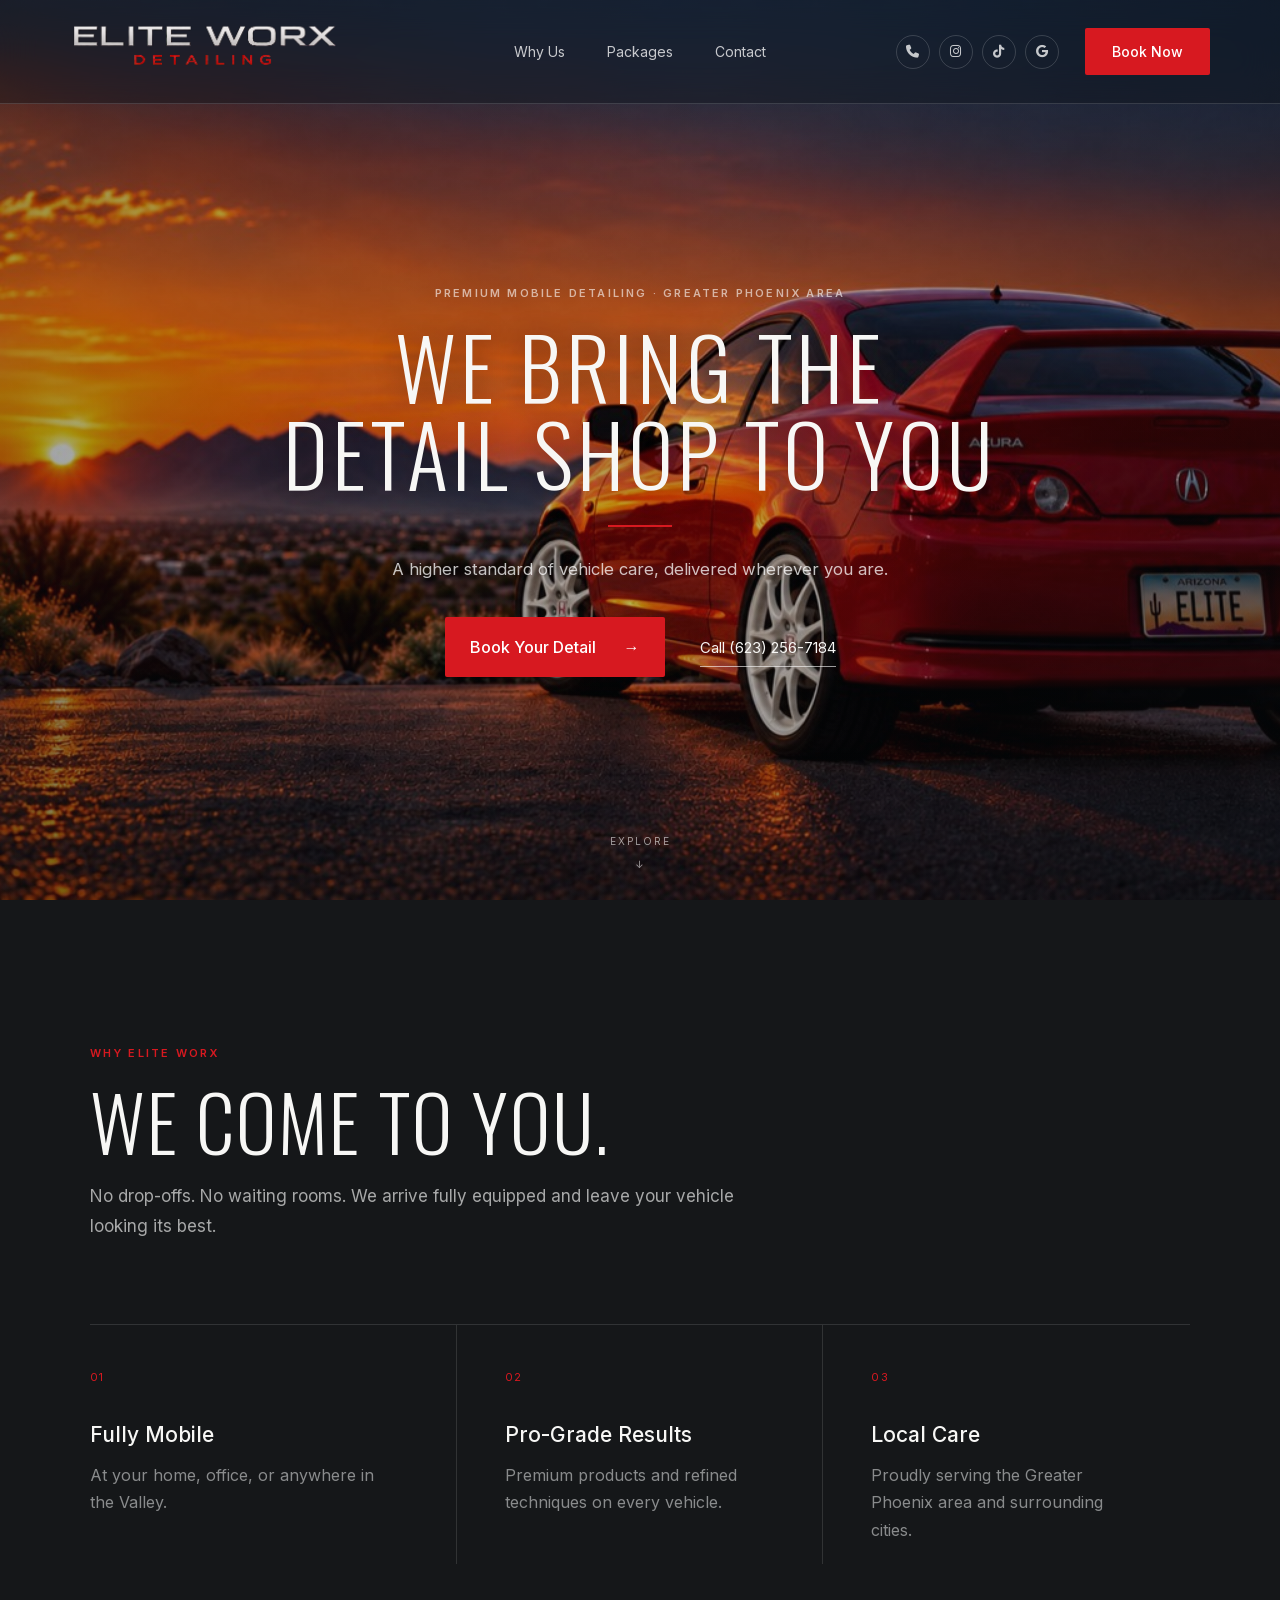
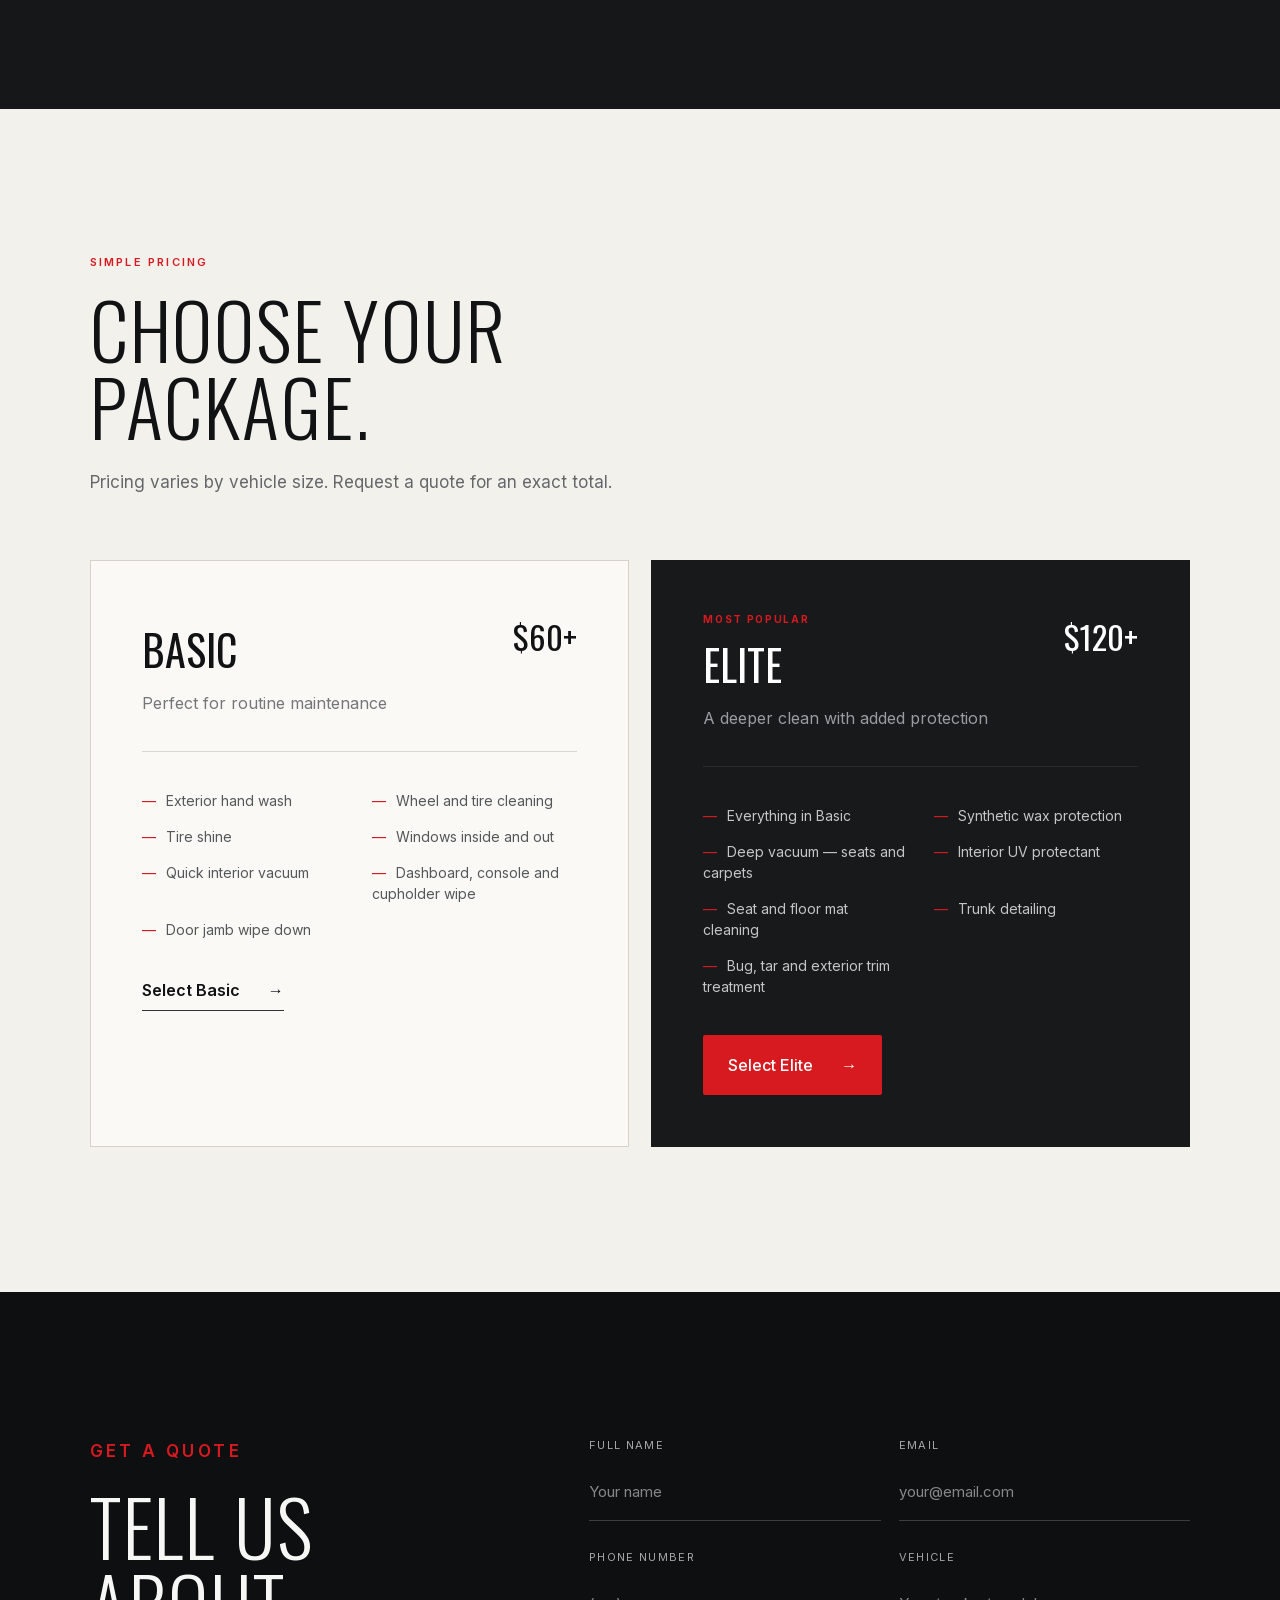
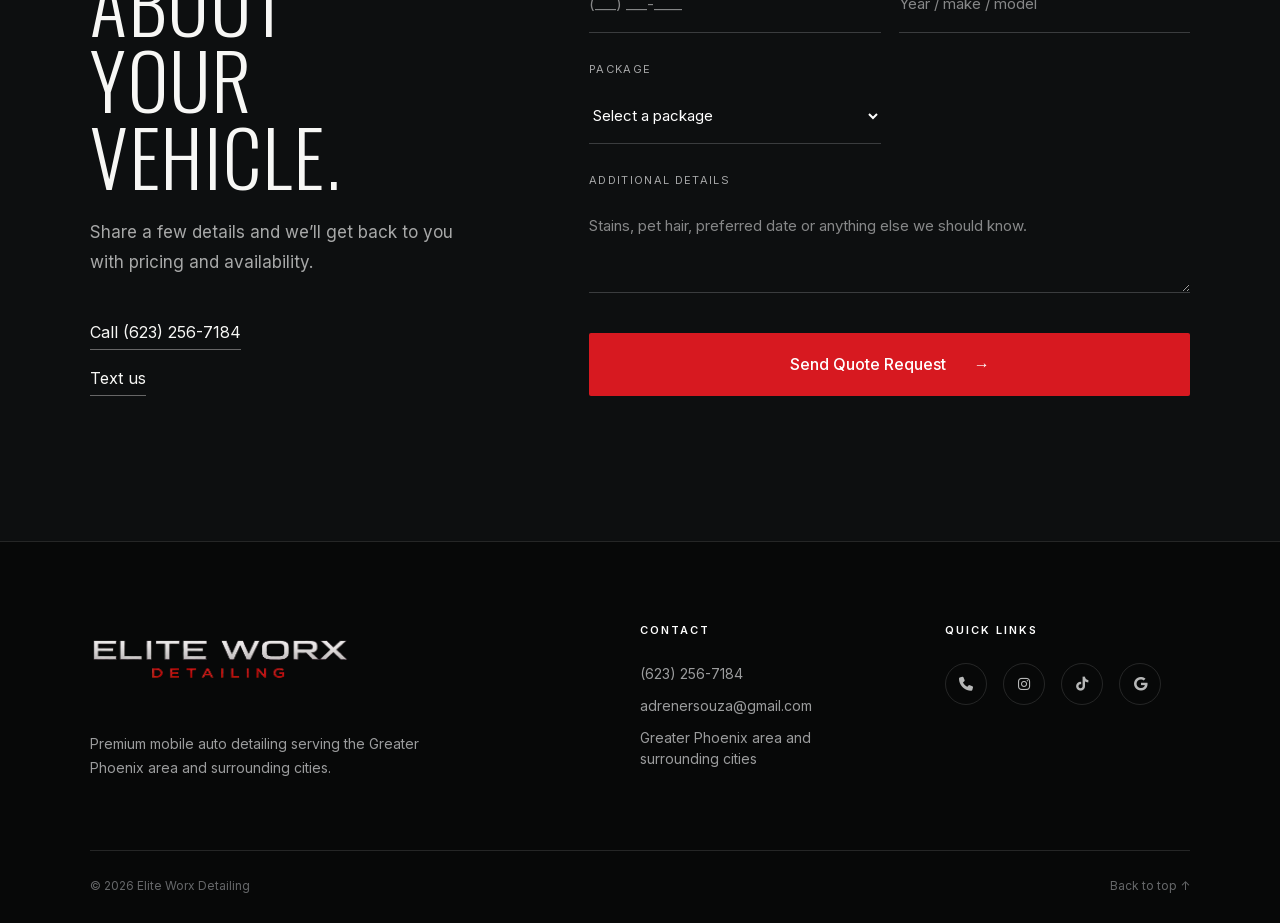
==== commit 66f58496: "Fix mobile hero spacing and email placeholder" ====
--- a/index.html
+++ b/index.html
@@ -1 +1 @@
-<!DOCTYPE html><html lang="en"><head><meta charSet="utf-8"/><meta name="viewport" content="width=device-width, initial-scale=1"/><link rel="preload" href="/_next/static/media/83afe278b6a6bb3c-s.p.0q-301v4kxxnr.woff2" as="font" crossorigin="" type="font/woff2"/><link rel="preload" href="/_next/static/media/9a800f173b8d9e8f-s.p.129r4siq6of2c.woff2" as="font" crossorigin="" type="font/woff2"/><link rel="preload" as="image" href="/logo-no-lines.png"/><link rel="stylesheet" href="/_next/static/chunks/0k9va062o-~-p.css" data-precedence="next"/><link rel="preload" as="script" fetchPriority="low" href="/_next/static/chunks/0ht900cau6_ur.js"/><script src="/_next/static/chunks/0r8nt2o8muejo.js" async=""></script><script src="/_next/static/chunks/07lhk_q6pmm3r.js" async=""></script><script src="/_next/static/chunks/turbopack-05c8c~j12fn14.js" async=""></script><script src="/_next/static/chunks/0dbhjjzl8qfwv.js" async=""></script><script src="/_next/static/chunks/0d3q6-sqj-p-~.js" async=""></script><link rel="preload" href="https://cdnjs.cloudflare.com/ajax/libs/font-awesome/6.7.2/css/all.min.css" as="style"/><meta name="next-size-adjust" content=""/><title>Elite Worx Detailing | Premium Mobile Auto Detailing</title><meta name="description" content="Premium mobile auto detailing serving the Greater Phoenix area and surrounding cities."/><link rel="stylesheet" href="https://cdnjs.cloudflare.com/ajax/libs/font-awesome/6.7.2/css/all.min.css"/><script src="/_next/static/chunks/03~yq9q893hmn.js" noModule=""></script></head><body class="inter_fe8b9d92-module__LINzvG__variable oswald_5abc433a-module__DfzfOq__variable"><div hidden=""><!--$--><!--/$--></div><main><header class="site-header"><a class="brand" href="#home" aria-label="Elite Worx home"><img src="/logo-no-lines.png" alt="Elite Worx Detailing"/></a><button class="menu-button" aria-expanded="false" aria-label="Toggle navigation"><span></span><span></span></button><nav class="nav" aria-label="Main navigation"><a href="#why-us">Why Us</a><a href="#packages">Packages</a><a href="#contact">Contact</a></nav><div class="header-actions"><div class="social-links" aria-label="Quick links"><a href="tel:6232567184" aria-label="Call Elite Worx"><i class="fa-solid fa-phone"></i></a><a href="https://www.instagram.com/elitee_worx?igsh=MXJvYmd5OWxudzl5aQ==" target="_blank" rel="noreferrer" aria-label="Instagram"><i class="fa-brands fa-instagram"></i></a><a href="https://www.tiktok.com/@worxxiufcap" target="_blank" rel="noreferrer" aria-label="TikTok"><i class="fa-brands fa-tiktok"></i></a><a href="https://share.google/121C5rF1ZcLxDsnUq" target="_blank" rel="noreferrer" aria-label="Google Business"><i class="fa-brands fa-google"></i></a></div><a class="button small" href="#booking">Book Now</a></div></header><section class="hero" id="home"><div class="hero-shade"></div><div class="hero-content"><p class="eyebrow">Premium mobile detailing · Greater Phoenix area</p><h1>We bring the<br/>detail shop to you</h1><span class="red-line"></span><p class="hero-copy">A higher standard of vehicle care, delivered wherever you are.</p><div class="hero-actions"><a class="button" href="#booking">Book Your Detail <span aria-hidden="true">→</span></a><a class="phone-link" href="tel:6232567184">Call (623) 256-7184</a></div></div><a class="scroll-cue" href="#why-us">Explore <span aria-hidden="true">↓</span></a></section><section class="section intro" id="why-us"><div class="section-heading"><p class="eyebrow">Why Elite Worx</p><h2>We come to you.</h2><p>No drop-offs. No waiting rooms. We arrive fully equipped and leave your vehicle looking its best.</p></div><div class="benefits"><article><span>01</span><h3>Fully Mobile</h3><p>At your home, office, or anywhere in the Valley.</p></article><article><span>02</span><h3>Pro-Grade Results</h3><p>Premium products and refined techniques on every vehicle.</p></article><article><span>03</span><h3>Local Care</h3><p>Proudly serving the Greater Phoenix area and surrounding cities.</p></article></div></section><section class="section packages" id="packages"><div class="section-heading compact"><p class="eyebrow">Simple pricing</p><h2>Choose your package.</h2><p>Pricing varies by vehicle size. Request a quote for an exact total.</p></div><div class="package-grid"><article class="package"><div class="package-top"><div><h3>Basic</h3><p>Perfect for routine maintenance</p></div><strong>$60+</strong></div><ul><li>Exterior hand wash</li><li>Wheel and tire cleaning</li><li>Tire shine</li><li>Windows inside and out</li><li>Quick interior vacuum</li><li>Dashboard, console and cupholder wipe</li><li>Door jamb wipe down</li></ul><a class="text-button" href="#booking">Select <!-- -->Basic<!-- --> <span>→</span></a></article><article class="package featured"><div class="package-top"><div><p class="popular">Most popular</p><h3>Elite</h3><p>A deeper clean with added protection</p></div><strong>$120+</strong></div><ul><li>Everything in Basic</li><li>Synthetic wax protection</li><li>Deep vacuum — seats and carpets</li><li>Interior UV protectant</li><li>Seat and floor mat cleaning</li><li>Trunk detailing</li><li>Bug, tar and exterior trim treatment</li></ul><a class="button" href="#booking">Select <!-- -->Elite<!-- --> <span>→</span></a></article></div></section><section class="booking" id="booking"><div class="booking-copy"><p class="eyebrow">Get a quote</p><h2>Tell us about<br/>your vehicle.</h2><p>Share a few details and we’ll get back to you with pricing and availability.</p><div class="direct-contact"><a href="tel:6232567184">Call (623) 256-7184</a><a href="sms:6232567184">Text us</a></div></div><form class="quote-form"><label>Full name<input placeholder="Your name" required="" name="name"/></label><label>Email<input type="email" placeholder="you@email.com" required="" name="email"/></label><label>Phone number<input type="tel" placeholder="(___) ___-____" required="" name="phone"/></label><label>Vehicle<input placeholder="Year / make / model" required="" name="vehicle"/></label><label>Package<select id="package" name="package" required=""><option value="" disabled="" selected="">Select a package</option><option value="Basic — $60+">Basic — Starting at $60</option><option value="Elite — $120+">Elite — Starting at $120</option></select></label><label class="wide">Additional details<textarea name="message" placeholder="Stains, pet hair, preferred date or anything else we should know."></textarea></label><button class="button wide" type="submit">Send Quote Request<!-- --> <span>→</span></button></form></section><footer id="contact"><div class="footer-main"><div class="footer-brand"><img src="/logo-no-lines.png" alt="Elite Worx Detailing"/><p>Premium mobile auto detailing serving the Greater Phoenix area and surrounding cities.</p></div><div><p class="footer-label">Contact</p><a href="tel:6232567184">(623) 256-7184</a><a href="mailto:adrenersouza@gmail.com">adrenersouza@gmail.com</a><span>Greater Phoenix area and surrounding cities</span></div><div><p class="footer-label">Quick links</p><div class="footer-social-links"><a href="tel:6232567184" aria-label="Call Elite Worx"><i class="fa-solid fa-phone"></i></a><a href="https://www.instagram.com/elitee_worx?igsh=MXJvYmd5OWxudzl5aQ==" target="_blank" rel="noreferrer" aria-label="Instagram"><i class="fa-brands fa-instagram"></i></a><a href="https://www.tiktok.com/@worxxiufcap" target="_blank" rel="noreferrer" aria-label="TikTok"><i class="fa-brands fa-tiktok"></i></a><a href="https://share.google/121C5rF1ZcLxDsnUq" target="_blank" rel="noreferrer" aria-label="Google Business"><i class="fa-brands fa-google"></i></a></div></div></div><div class="footer-bottom"><span>© 2026 Elite Worx Detailing</span><a href="#home">Back to top ↑</a></div></footer></main><!--$--><!--/$--><script src="/_next/static/chunks/0ht900cau6_ur.js" id="_R_" async=""></script><script>(self.__next_f=self.__next_f||[]).push([0])</script><script>self.__next_f.push([1,"1:\"$Sreact.fragment\"\n2:I[39756,[\"/_next/static/chunks/0dbhjjzl8qfwv.js\"],\"default\"]\n3:I[37457,[\"/_next/static/chunks/0dbhjjzl8qfwv.js\"],\"default\"]\n4:I[47257,[\"/_next/static/chunks/0dbhjjzl8qfwv.js\"],\"ClientPageRoot\"]\n5:I[31713,[\"/_next/static/chunks/0dbhjjzl8qfwv.js\",\"/_next/static/chunks/0d3q6-sqj-p-~.js\"],\"default\"]\n8:I[97367,[\"/_next/static/chunks/0dbhjjzl8qfwv.js\"],\"OutletBoundary\"]\n9:\"$Sreact.suspense\"\nb:I[97367,[\"/_next/static/chunks/0dbhjjzl8qfwv.js\"],\"ViewportBoundary\"]\nd:I[97367,[\"/_next/static/chunks/0dbhjjzl8qfwv.js\"],\"MetadataBoundary\"]\nf:I[68027,[\"/_next/static/chunks/0dbhjjzl8qfwv.js\"],\"default\",1]\n:HL[\"/_next/static/chunks/0k9va062o-~-p.css\",\"style\"]\n:HL[\"/_next/static/media/83afe278b6a6bb3c-s.p.0q-301v4kxxnr.woff2\",\"font\",{\"crossOrigin\":\"\",\"type\":\"font/woff2\"}]\n:HL[\"/_next/static/media/9a800f173b8d9e8f-s.p.129r4siq6of2c.woff2\",\"font\",{\"crossOrigin\":\"\",\"type\":\"font/woff2\"}]\n:HL[\"https://cdnjs.cloudflare.com/ajax/libs/font-awesome/6.7.2/css/all.min.css\",\"style\"]\n"])</script><script>self.__next_f.push([1,"0:{\"P\":null,\"c\":[\"\",\"\"],\"q\":\"\",\"i\":false,\"f\":[[[\"\",{\"children\":[\"__PAGE__\",{}]},\"$undefined\",\"$undefined\",16],[[\"$\",\"$1\",\"c\",{\"children\":[[[\"$\",\"link\",\"0\",{\"rel\":\"stylesheet\",\"href\":\"/_next/static/chunks/0k9va062o-~-p.css\",\"precedence\":\"next\",\"crossOrigin\":\"$undefined\",\"nonce\":\"$undefined\"}],[\"$\",\"script\",\"script-0\",{\"src\":\"/_next/static/chunks/0dbhjjzl8qfwv.js\",\"async\":true,\"nonce\":\"$undefined\"}]],[\"$\",\"html\",null,{\"lang\":\"en\",\"children\":[[\"$\",\"head\",null,{\"children\":[\"$\",\"link\",null,{\"rel\":\"stylesheet\",\"href\":\"https://cdnjs.cloudflare.com/ajax/libs/font-awesome/6.7.2/css/all.min.css\"}]}],[\"$\",\"body\",null,{\"className\":\"inter_fe8b9d92-module__LINzvG__variable oswald_5abc433a-module__DfzfOq__variable\",\"children\":[\"$\",\"$L2\",null,{\"parallelRouterKey\":\"children\",\"error\":\"$undefined\",\"errorStyles\":\"$undefined\",\"errorScripts\":\"$undefined\",\"template\":[\"$\",\"$L3\",null,{}],\"templateStyles\":\"$undefined\",\"templateScripts\":\"$undefined\",\"notFound\":[[[\"$\",\"title\",null,{\"children\":\"404: This page could not be found.\"}],[\"$\",\"div\",null,{\"style\":{\"fontFamily\":\"system-ui,\\\"Segoe UI\\\",Roboto,Helvetica,Arial,sans-serif,\\\"Apple Color Emoji\\\",\\\"Segoe UI Emoji\\\"\",\"height\":\"100vh\",\"textAlign\":\"center\",\"display\":\"flex\",\"flexDirection\":\"column\",\"alignItems\":\"center\",\"justifyContent\":\"center\"},\"children\":[\"$\",\"div\",null,{\"children\":[[\"$\",\"style\",null,{\"dangerouslySetInnerHTML\":{\"__html\":\"body{color:#000;background:#fff;margin:0}.next-error-h1{border-right:1px solid rgba(0,0,0,.3)}@media (prefers-color-scheme:dark){body{color:#fff;background:#000}.next-error-h1{border-right:1px solid rgba(255,255,255,.3)}}\"}}],[\"$\",\"h1\",null,{\"className\":\"next-error-h1\",\"style\":{\"display\":\"inline-block\",\"margin\":\"0 20px 0 0\",\"padding\":\"0 23px 0 0\",\"fontSize\":24,\"fontWeight\":500,\"verticalAlign\":\"top\",\"lineHeight\":\"49px\"},\"children\":404}],[\"$\",\"div\",null,{\"style\":{\"display\":\"inline-block\"},\"children\":[\"$\",\"h2\",null,{\"style\":{\"fontSize\":14,\"fontWeight\":400,\"lineHeight\":\"49px\",\"margin\":0},\"children\":\"This page could not be found.\"}]}]]}]}]],[]],\"forbidden\":\"$undefined\",\"unauthorized\":\"$undefined\"}]}]]}]]}],{\"children\":[[\"$\",\"$1\",\"c\",{\"children\":[[\"$\",\"$L4\",null,{\"Component\":\"$5\",\"serverProvidedParams\":{\"searchParams\":{},\"params\":{},\"promises\":[\"$@6\",\"$@7\"]}}],[[\"$\",\"script\",\"script-0\",{\"src\":\"/_next/static/chunks/0d3q6-sqj-p-~.js\",\"async\":true,\"nonce\":\"$undefined\"}]],[\"$\",\"$L8\",null,{\"children\":[\"$\",\"$9\",null,{\"name\":\"Next.MetadataOutlet\",\"children\":\"$@a\"}]}]]}],{},null,false,null]},null,false,null],[\"$\",\"$1\",\"h\",{\"children\":[null,[\"$\",\"$Lb\",null,{\"children\":\"$Lc\"}],[\"$\",\"div\",null,{\"hidden\":true,\"children\":[\"$\",\"$Ld\",null,{\"children\":[\"$\",\"$9\",null,{\"name\":\"Next.Metadata\",\"children\":\"$Le\"}]}]}],[\"$\",\"meta\",null,{\"name\":\"next-size-adjust\",\"content\":\"\"}]]}],false]],\"m\":\"$undefined\",\"G\":[\"$f\",[[\"$\",\"link\",\"0\",{\"rel\":\"stylesheet\",\"href\":\"/_next/static/chunks/0k9va062o-~-p.css\",\"precedence\":\"next\",\"crossOrigin\":\"$undefined\",\"nonce\":\"$undefined\"}]]],\"S\":true,\"h\":null,\"s\":\"$undefined\",\"l\":\"$undefined\",\"p\":\"$undefined\",\"d\":\"$undefined\",\"b\":\"AO2eqr9sl3ixfpObK09DM\"}\n"])</script><script>self.__next_f.push([1,"6:{}\n7:\"$0:f:0:1:1:children:0:props:children:0:props:serverProvidedParams:params\"\n"])</script><script>self.__next_f.push([1,"c:[[\"$\",\"meta\",\"0\",{\"charSet\":\"utf-8\"}],[\"$\",\"meta\",\"1\",{\"name\":\"viewport\",\"content\":\"width=device-width, initial-scale=1\"}]]\n"])</script><script>self.__next_f.push([1,"a:null\ne:[[\"$\",\"title\",\"0\",{\"children\":\"Elite Worx Detailing | Premium Mobile Auto Detailing\"}],[\"$\",\"meta\",\"1\",{\"name\":\"description\",\"content\":\"Premium mobile auto detailing serving the Greater Phoenix area and surrounding cities.\"}]]\n"])</script></body></html>+<!DOCTYPE html><html lang="en"><head><meta charSet="utf-8"/><meta name="viewport" content="width=device-width, initial-scale=1"/><link rel="preload" href="/_next/static/media/83afe278b6a6bb3c-s.p.0q-301v4kxxnr.woff2" as="font" crossorigin="" type="font/woff2"/><link rel="preload" href="/_next/static/media/9a800f173b8d9e8f-s.p.129r4siq6of2c.woff2" as="font" crossorigin="" type="font/woff2"/><link rel="preload" as="image" href="/logo-no-lines.png"/><link rel="stylesheet" href="/_next/static/chunks/0_bq4b_fijszd.css" data-precedence="next"/><link rel="preload" as="script" fetchPriority="low" href="/_next/static/chunks/0ht900cau6_ur.js"/><script src="/_next/static/chunks/0r8nt2o8muejo.js" async=""></script><script src="/_next/static/chunks/07lhk_q6pmm3r.js" async=""></script><script src="/_next/static/chunks/turbopack-05c8c~j12fn14.js" async=""></script><script src="/_next/static/chunks/0dbhjjzl8qfwv.js" async=""></script><script src="/_next/static/chunks/0~guie_mbcsu2.js" async=""></script><link rel="preload" href="https://cdnjs.cloudflare.com/ajax/libs/font-awesome/6.7.2/css/all.min.css" as="style"/><meta name="next-size-adjust" content=""/><title>Elite Worx Detailing | Premium Mobile Auto Detailing</title><meta name="description" content="Premium mobile auto detailing serving the Greater Phoenix area and surrounding cities."/><link rel="stylesheet" href="https://cdnjs.cloudflare.com/ajax/libs/font-awesome/6.7.2/css/all.min.css"/><script src="/_next/static/chunks/03~yq9q893hmn.js" noModule=""></script></head><body class="inter_fe8b9d92-module__LINzvG__variable oswald_5abc433a-module__DfzfOq__variable"><div hidden=""><!--$--><!--/$--></div><main><header class="site-header"><a class="brand" href="#home" aria-label="Elite Worx home"><img src="/logo-no-lines.png" alt="Elite Worx Detailing"/></a><button class="menu-button" aria-expanded="false" aria-label="Toggle navigation"><span></span><span></span></button><nav class="nav" aria-label="Main navigation"><a href="#why-us">Why Us</a><a href="#packages">Packages</a><a href="#contact">Contact</a></nav><div class="header-actions"><div class="social-links" aria-label="Quick links"><a href="tel:6232567184" aria-label="Call Elite Worx"><i class="fa-solid fa-phone"></i></a><a href="https://www.instagram.com/elitee_worx?igsh=MXJvYmd5OWxudzl5aQ==" target="_blank" rel="noreferrer" aria-label="Instagram"><i class="fa-brands fa-instagram"></i></a><a href="https://www.tiktok.com/@worxxiufcap" target="_blank" rel="noreferrer" aria-label="TikTok"><i class="fa-brands fa-tiktok"></i></a><a href="https://share.google/121C5rF1ZcLxDsnUq" target="_blank" rel="noreferrer" aria-label="Google Business"><i class="fa-brands fa-google"></i></a></div><a class="button small" href="#booking">Book Now</a></div></header><section class="hero" id="home"><div class="hero-shade"></div><div class="hero-content"><div class="mobile-hero-socials" aria-label="Social media and contact quick links"><a href="tel:6232567184" aria-label="Call Elite Worx"><i class="fa-solid fa-phone"></i></a><a href="https://www.instagram.com/elitee_worx?igsh=MXJvYmd5OWxudzl5aQ==" target="_blank" rel="noreferrer" aria-label="Instagram"><i class="fa-brands fa-instagram"></i></a><a href="https://www.tiktok.com/@worxxiufcap" target="_blank" rel="noreferrer" aria-label="TikTok"><i class="fa-brands fa-tiktok"></i></a><a href="https://share.google/121C5rF1ZcLxDsnUq" target="_blank" rel="noreferrer" aria-label="Google Business"><i class="fa-brands fa-google"></i></a></div><p class="eyebrow">Premium mobile detailing · Greater Phoenix area</p><h1>We bring the<br/>detail shop to you</h1><span class="red-line"></span><p class="hero-copy">A higher standard of vehicle care, delivered wherever you are.</p><div class="hero-actions"><a class="button" href="#booking">Book Your Detail <span aria-hidden="true">→</span></a><a class="phone-link" href="tel:6232567184">Call (623) 256-7184</a></div></div><a class="scroll-cue" href="#why-us">Explore <span aria-hidden="true">↓</span></a></section><section class="section intro" id="why-us"><div class="section-heading"><p class="eyebrow">Why Elite Worx</p><h2>We come to you.</h2><p>No drop-offs. No waiting rooms. We arrive fully equipped and leave your vehicle looking its best.</p></div><div class="benefits"><article><span>01</span><h3>Fully Mobile</h3><p>At your home, office, or anywhere in the Valley.</p></article><article><span>02</span><h3>Pro-Grade Results</h3><p>Premium products and refined techniques on every vehicle.</p></article><article><span>03</span><h3>Local Care</h3><p>Proudly serving the Greater Phoenix area and surrounding cities.</p></article></div></section><section class="section packages" id="packages"><div class="section-heading compact"><p class="eyebrow">Simple pricing</p><h2>Choose your package.</h2><p>Pricing varies by vehicle size. Request a quote for an exact total.</p></div><div class="package-grid"><article class="package"><div class="package-top"><div><h3>Basic</h3><p>Perfect for routine maintenance</p></div><strong>$60+</strong></div><ul><li>Exterior hand wash</li><li>Wheel and tire cleaning</li><li>Tire shine</li><li>Windows inside and out</li><li>Quick interior vacuum</li><li>Dashboard, console and cupholder wipe</li><li>Door jamb wipe down</li></ul><a class="text-button" href="#booking">Select <!-- -->Basic<!-- --> <span>→</span></a></article><article class="package featured"><div class="package-top"><div><p class="popular">Most popular</p><h3>Elite</h3><p>A deeper clean with added protection</p></div><strong>$120+</strong></div><ul><li>Everything in Basic</li><li>Synthetic wax protection</li><li>Deep vacuum — seats and carpets</li><li>Interior UV protectant</li><li>Seat and floor mat cleaning</li><li>Trunk detailing</li><li>Bug, tar and exterior trim treatment</li></ul><a class="button" href="#booking">Select <!-- -->Elite<!-- --> <span>→</span></a></article></div></section><section class="booking" id="booking"><div class="booking-copy"><p class="eyebrow">Get a quote</p><h2>Tell us about<br/>your vehicle.</h2><p>Share a few details and we’ll get back to you with pricing and availability.</p><div class="direct-contact"><a href="tel:6232567184">Call (623) 256-7184</a><a href="sms:6232567184">Text us</a></div></div><form class="quote-form"><label>Full name<input placeholder="Your name" required="" name="name"/></label><label>Email<input type="email" placeholder="your@email.com" required="" name="email"/></label><label>Phone number<input type="tel" placeholder="(___) ___-____" required="" name="phone"/></label><label>Vehicle<input placeholder="Year / make / model" required="" name="vehicle"/></label><label>Package<select id="package" name="package" required=""><option value="" disabled="" selected="">Select a package</option><option value="Basic — $60+">Basic — Starting at $60</option><option value="Elite — $120+">Elite — Starting at $120</option></select></label><label class="wide">Additional details<textarea name="message" placeholder="Stains, pet hair, preferred date or anything else we should know."></textarea></label><button class="button wide" type="submit">Send Quote Request<!-- --> <span>→</span></button></form></section><footer id="contact"><div class="footer-main"><div class="footer-brand"><img src="/logo-no-lines.png" alt="Elite Worx Detailing"/><p>Premium mobile auto detailing serving the Greater Phoenix area and surrounding cities.</p></div><div><p class="footer-label">Contact</p><a href="tel:6232567184">(623) 256-7184</a><a href="mailto:adrenersouza@gmail.com">adrenersouza@gmail.com</a><span>Greater Phoenix area and surrounding cities</span></div><div><p class="footer-label">Quick links</p><div class="footer-social-links"><a href="tel:6232567184" aria-label="Call Elite Worx"><i class="fa-solid fa-phone"></i></a><a href="https://www.instagram.com/elitee_worx?igsh=MXJvYmd5OWxudzl5aQ==" target="_blank" rel="noreferrer" aria-label="Instagram"><i class="fa-brands fa-instagram"></i></a><a href="https://www.tiktok.com/@worxxiufcap" target="_blank" rel="noreferrer" aria-label="TikTok"><i class="fa-brands fa-tiktok"></i></a><a href="https://share.google/121C5rF1ZcLxDsnUq" target="_blank" rel="noreferrer" aria-label="Google Business"><i class="fa-brands fa-google"></i></a></div></div></div><div class="footer-bottom"><span>© 2026 Elite Worx Detailing</span><a href="#home">Back to top ↑</a></div></footer></main><!--$--><!--/$--><script src="/_next/static/chunks/0ht900cau6_ur.js" id="_R_" async=""></script><script>(self.__next_f=self.__next_f||[]).push([0])</script><script>self.__next_f.push([1,"1:\"$Sreact.fragment\"\n2:I[39756,[\"/_next/static/chunks/0dbhjjzl8qfwv.js\"],\"default\"]\n3:I[37457,[\"/_next/static/chunks/0dbhjjzl8qfwv.js\"],\"default\"]\n4:I[47257,[\"/_next/static/chunks/0dbhjjzl8qfwv.js\"],\"ClientPageRoot\"]\n5:I[31713,[\"/_next/static/chunks/0dbhjjzl8qfwv.js\",\"/_next/static/chunks/0~guie_mbcsu2.js\"],\"default\"]\n8:I[97367,[\"/_next/static/chunks/0dbhjjzl8qfwv.js\"],\"OutletBoundary\"]\n9:\"$Sreact.suspense\"\nb:I[97367,[\"/_next/static/chunks/0dbhjjzl8qfwv.js\"],\"ViewportBoundary\"]\nd:I[97367,[\"/_next/static/chunks/0dbhjjzl8qfwv.js\"],\"MetadataBoundary\"]\nf:I[68027,[\"/_next/static/chunks/0dbhjjzl8qfwv.js\"],\"default\",1]\n:HL[\"/_next/static/chunks/0_bq4b_fijszd.css\",\"style\"]\n:HL[\"/_next/static/media/83afe278b6a6bb3c-s.p.0q-301v4kxxnr.woff2\",\"font\",{\"crossOrigin\":\"\",\"type\":\"font/woff2\"}]\n:HL[\"/_next/static/media/9a800f173b8d9e8f-s.p.129r4siq6of2c.woff2\",\"font\",{\"crossOrigin\":\"\",\"type\":\"font/woff2\"}]\n:HL[\"https://cdnjs.cloudflare.com/ajax/libs/font-awesome/6.7.2/css/all.min.css\",\"style\"]\n"])</script><script>self.__next_f.push([1,"0:{\"P\":null,\"c\":[\"\",\"\"],\"q\":\"\",\"i\":false,\"f\":[[[\"\",{\"children\":[\"__PAGE__\",{}]},\"$undefined\",\"$undefined\",16],[[\"$\",\"$1\",\"c\",{\"children\":[[[\"$\",\"link\",\"0\",{\"rel\":\"stylesheet\",\"href\":\"/_next/static/chunks/0_bq4b_fijszd.css\",\"precedence\":\"next\",\"crossOrigin\":\"$undefined\",\"nonce\":\"$undefined\"}],[\"$\",\"script\",\"script-0\",{\"src\":\"/_next/static/chunks/0dbhjjzl8qfwv.js\",\"async\":true,\"nonce\":\"$undefined\"}]],[\"$\",\"html\",null,{\"lang\":\"en\",\"children\":[[\"$\",\"head\",null,{\"children\":[\"$\",\"link\",null,{\"rel\":\"stylesheet\",\"href\":\"https://cdnjs.cloudflare.com/ajax/libs/font-awesome/6.7.2/css/all.min.css\"}]}],[\"$\",\"body\",null,{\"className\":\"inter_fe8b9d92-module__LINzvG__variable oswald_5abc433a-module__DfzfOq__variable\",\"children\":[\"$\",\"$L2\",null,{\"parallelRouterKey\":\"children\",\"error\":\"$undefined\",\"errorStyles\":\"$undefined\",\"errorScripts\":\"$undefined\",\"template\":[\"$\",\"$L3\",null,{}],\"templateStyles\":\"$undefined\",\"templateScripts\":\"$undefined\",\"notFound\":[[[\"$\",\"title\",null,{\"children\":\"404: This page could not be found.\"}],[\"$\",\"div\",null,{\"style\":{\"fontFamily\":\"system-ui,\\\"Segoe UI\\\",Roboto,Helvetica,Arial,sans-serif,\\\"Apple Color Emoji\\\",\\\"Segoe UI Emoji\\\"\",\"height\":\"100vh\",\"textAlign\":\"center\",\"display\":\"flex\",\"flexDirection\":\"column\",\"alignItems\":\"center\",\"justifyContent\":\"center\"},\"children\":[\"$\",\"div\",null,{\"children\":[[\"$\",\"style\",null,{\"dangerouslySetInnerHTML\":{\"__html\":\"body{color:#000;background:#fff;margin:0}.next-error-h1{border-right:1px solid rgba(0,0,0,.3)}@media (prefers-color-scheme:dark){body{color:#fff;background:#000}.next-error-h1{border-right:1px solid rgba(255,255,255,.3)}}\"}}],[\"$\",\"h1\",null,{\"className\":\"next-error-h1\",\"style\":{\"display\":\"inline-block\",\"margin\":\"0 20px 0 0\",\"padding\":\"0 23px 0 0\",\"fontSize\":24,\"fontWeight\":500,\"verticalAlign\":\"top\",\"lineHeight\":\"49px\"},\"children\":404}],[\"$\",\"div\",null,{\"style\":{\"display\":\"inline-block\"},\"children\":[\"$\",\"h2\",null,{\"style\":{\"fontSize\":14,\"fontWeight\":400,\"lineHeight\":\"49px\",\"margin\":0},\"children\":\"This page could not be found.\"}]}]]}]}]],[]],\"forbidden\":\"$undefined\",\"unauthorized\":\"$undefined\"}]}]]}]]}],{\"children\":[[\"$\",\"$1\",\"c\",{\"children\":[[\"$\",\"$L4\",null,{\"Component\":\"$5\",\"serverProvidedParams\":{\"searchParams\":{},\"params\":{},\"promises\":[\"$@6\",\"$@7\"]}}],[[\"$\",\"script\",\"script-0\",{\"src\":\"/_next/static/chunks/0~guie_mbcsu2.js\",\"async\":true,\"nonce\":\"$undefined\"}]],[\"$\",\"$L8\",null,{\"children\":[\"$\",\"$9\",null,{\"name\":\"Next.MetadataOutlet\",\"children\":\"$@a\"}]}]]}],{},null,false,null]},null,false,null],[\"$\",\"$1\",\"h\",{\"children\":[null,[\"$\",\"$Lb\",null,{\"children\":\"$Lc\"}],[\"$\",\"div\",null,{\"hidden\":true,\"children\":[\"$\",\"$Ld\",null,{\"children\":[\"$\",\"$9\",null,{\"name\":\"Next.Metadata\",\"children\":\"$Le\"}]}]}],[\"$\",\"meta\",null,{\"name\":\"next-size-adjust\",\"content\":\"\"}]]}],false]],\"m\":\"$undefined\",\"G\":[\"$f\",[[\"$\",\"link\",\"0\",{\"rel\":\"stylesheet\",\"href\":\"/_next/static/chunks/0_bq4b_fijszd.css\",\"precedence\":\"next\",\"crossOrigin\":\"$undefined\",\"nonce\":\"$undefined\"}]]],\"S\":true,\"h\":null,\"s\":\"$undefined\",\"l\":\"$undefined\",\"p\":\"$undefined\",\"d\":\"$undefined\",\"b\":\"BhuNbj4Be_FFVAlTiA4pA\"}\n"])</script><script>self.__next_f.push([1,"6:{}\n7:\"$0:f:0:1:1:children:0:props:children:0:props:serverProvidedParams:params\"\n"])</script><script>self.__next_f.push([1,"c:[[\"$\",\"meta\",\"0\",{\"charSet\":\"utf-8\"}],[\"$\",\"meta\",\"1\",{\"name\":\"viewport\",\"content\":\"width=device-width, initial-scale=1\"}]]\n"])</script><script>self.__next_f.push([1,"a:null\ne:[[\"$\",\"title\",\"0\",{\"children\":\"Elite Worx Detailing | Premium Mobile Auto Detailing\"}],[\"$\",\"meta\",\"1\",{\"name\":\"description\",\"content\":\"Premium mobile auto detailing serving the Greater Phoenix area and surrounding cities.\"}]]\n"])</script></body></html>
--- a/_next/static/chunks/0_bq4b_fijszd.css
+++ b/_next/static/chunks/0_bq4b_fijszd.css
@@ -0,0 +1,3 @@
+@font-face{font-family:Inter;font-style:normal;font-weight:100 900;font-display:swap;src:url(../media/2c55a0e60120577a-s.0bjc5tiuqdqro.woff2)format("woff2");unicode-range:U+460-52F,U+1C80-1C8A,U+20B4,U+2DE0-2DFF,U+A640-A69F,U+FE2E-FE2F}@font-face{font-family:Inter;font-style:normal;font-weight:100 900;font-display:swap;src:url(../media/9c72aa0f40e4eef8-s.0m6w47a4e5dy9.woff2)format("woff2");unicode-range:U+301,U+400-45F,U+490-491,U+4B0-4B1,U+2116}@font-face{font-family:Inter;font-style:normal;font-weight:100 900;font-display:swap;src:url(../media/ad66f9afd8947f86-s.11u06r12fd6v_.woff2)format("woff2");unicode-range:U+1F??}@font-face{font-family:Inter;font-style:normal;font-weight:100 900;font-display:swap;src:url(../media/5476f68d60460930-s.0wxq9webf.ew4.woff2)format("woff2");unicode-range:U+370-377,U+37A-37F,U+384-38A,U+38C,U+38E-3A1,U+3A3-3FF}@font-face{font-family:Inter;font-style:normal;font-weight:100 900;font-display:swap;src:url(../media/2bbe8d2671613f1f-s.067x_6k0k23tk.woff2)format("woff2");unicode-range:U+102-103,U+110-111,U+128-129,U+168-169,U+1A0-1A1,U+1AF-1B0,U+300-301,U+303-304,U+308-309,U+323,U+329,U+1EA0-1EF9,U+20AB}@font-face{font-family:Inter;font-style:normal;font-weight:100 900;font-display:swap;src:url(../media/1bffadaabf893a1e-s.16ipb6fqu393i.woff2)format("woff2");unicode-range:U+100-2BA,U+2BD-2C5,U+2C7-2CC,U+2CE-2D7,U+2DD-2FF,U+304,U+308,U+329,U+1D00-1DBF,U+1E00-1E9F,U+1EF2-1EFF,U+2020,U+20A0-20AB,U+20AD-20C0,U+2113,U+2C60-2C7F,U+A720-A7FF}@font-face{font-family:Inter;font-style:normal;font-weight:100 900;font-display:swap;src:url(../media/83afe278b6a6bb3c-s.p.0q-301v4kxxnr.woff2)format("woff2");unicode-range:U+??,U+131,U+152-153,U+2BB-2BC,U+2C6,U+2DA,U+2DC,U+304,U+308,U+329,U+2000-206F,U+20AC,U+2122,U+2191,U+2193,U+2212,U+2215,U+FEFF,U+FFFD}@font-face{font-family:Inter Fallback;src:local(Arial);ascent-override:90.44%;descent-override:22.52%;line-gap-override:0.0%;size-adjust:107.12%}.inter_fe8b9d92-module__LINzvG__className{font-family:Inter,Inter Fallback;font-style:normal}.inter_fe8b9d92-module__LINzvG__variable{--font-inter:"Inter", "Inter Fallback"}
+@font-face{font-family:Oswald;font-style:normal;font-weight:200 700;font-display:swap;src:url(../media/efadc3f7fcf6ac94-s.0ronfshk6c11u.woff2)format("woff2");unicode-range:U+460-52F,U+1C80-1C8A,U+20B4,U+2DE0-2DFF,U+A640-A69F,U+FE2E-FE2F}@font-face{font-family:Oswald;font-style:normal;font-weight:200 700;font-display:swap;src:url(../media/8e410338cab7e12e-s.0pzfatk.cc28~.woff2)format("woff2");unicode-range:U+301,U+400-45F,U+490-491,U+4B0-4B1,U+2116}@font-face{font-family:Oswald;font-style:normal;font-weight:200 700;font-display:swap;src:url(../media/7e93c0a52799e849-s.02iuq1j5cuj0..woff2)format("woff2");unicode-range:U+102-103,U+110-111,U+128-129,U+168-169,U+1A0-1A1,U+1AF-1B0,U+300-301,U+303-304,U+308-309,U+323,U+329,U+1EA0-1EF9,U+20AB}@font-face{font-family:Oswald;font-style:normal;font-weight:200 700;font-display:swap;src:url(../media/037b6aa687f94b32-s.04mfs5x1exovh.woff2)format("woff2");unicode-range:U+100-2BA,U+2BD-2C5,U+2C7-2CC,U+2CE-2D7,U+2DD-2FF,U+304,U+308,U+329,U+1D00-1DBF,U+1E00-1E9F,U+1EF2-1EFF,U+2020,U+20A0-20AB,U+20AD-20C0,U+2113,U+2C60-2C7F,U+A720-A7FF}@font-face{font-family:Oswald;font-style:normal;font-weight:200 700;font-display:swap;src:url(../media/9a800f173b8d9e8f-s.p.129r4siq6of2c.woff2)format("woff2");unicode-range:U+??,U+131,U+152-153,U+2BB-2BC,U+2C6,U+2DA,U+2DC,U+304,U+308,U+329,U+2000-206F,U+20AC,U+2122,U+2191,U+2193,U+2212,U+2215,U+FEFF,U+FFFD}@font-face{font-family:Oswald Fallback;src:local(Arial);ascent-override:146.51%;descent-override:35.49%;line-gap-override:0.0%;size-adjust:81.43%}.oswald_5abc433a-module__DfzfOq__className{font-family:Oswald,Oswald Fallback;font-style:normal}.oswald_5abc433a-module__DfzfOq__variable{--font-oswald:"Oswald", "Oswald Fallback"}
+@layer properties{@supports (((-webkit-hyphens:none)) and (not (margin-trim:inline))) or ((-moz-orient:inline) and (not (color:rgb(from red r g b)))){*,:before,:after,::backdrop{--tw-blur:initial;--tw-brightness:initial;--tw-contrast:initial;--tw-grayscale:initial;--tw-hue-rotate:initial;--tw-invert:initial;--tw-opacity:initial;--tw-saturate:initial;--tw-sepia:initial;--tw-drop-shadow:initial;--tw-drop-shadow-color:initial;--tw-drop-shadow-alpha:100%;--tw-drop-shadow-size:initial}}}@layer theme{:root,:host{--font-sans:ui-sans-serif, system-ui, sans-serif, "Apple Color Emoji", "Segoe UI Emoji", "Segoe UI Symbol", "Noto Color Emoji";--font-mono:ui-monospace, SFMono-Regular, Menlo, Monaco, Consolas, "Liberation Mono", "Courier New", monospace;--spacing:.25rem;--default-transition-duration:.15s;--default-transition-timing-function:cubic-bezier(.4, 0, .2, 1);--default-font-family:var(--font-sans);--default-mono-font-family:var(--font-mono)}}@layer base{*,:after,:before,::backdrop{box-sizing:border-box;border:0 solid;margin:0;padding:0}::file-selector-button{box-sizing:border-box;border:0 solid;margin:0;padding:0}html,:host{-webkit-text-size-adjust:100%;tab-size:4;line-height:1.5;font-family:var(--default-font-family,ui-sans-serif, system-ui, sans-serif, "Apple Color Emoji", "Segoe UI Emoji", "Segoe UI Symbol", "Noto Color Emoji");font-feature-settings:var(--default-font-feature-settings,normal);font-variation-settings:var(--default-font-variation-settings,normal);-webkit-tap-highlight-color:transparent}hr{height:0;color:inherit;border-top-width:1px}abbr:where([title]){-webkit-text-decoration:underline dotted;text-decoration:underline dotted}h1,h2,h3,h4,h5,h6{font-size:inherit;font-weight:inherit}a{color:inherit;-webkit-text-decoration:inherit;-webkit-text-decoration:inherit;-webkit-text-decoration:inherit;-webkit-text-decoration:inherit;text-decoration:inherit}b,strong{font-weight:bolder}code,kbd,samp,pre{font-family:var(--default-mono-font-family,ui-monospace, SFMono-Regular, Menlo, Monaco, Consolas, "Liberation Mono", "Courier New", monospace);font-feature-settings:var(--default-mono-font-feature-settings,normal);font-variation-settings:var(--default-mono-font-variation-settings,normal);font-size:1em}small{font-size:80%}sub,sup{vertical-align:baseline;font-size:75%;line-height:0;position:relative}sub{bottom:-.25em}sup{top:-.5em}table{text-indent:0;border-color:inherit;border-collapse:collapse}:-moz-focusring{outline:auto}progress{vertical-align:baseline}summary{display:list-item}ol,ul,menu{list-style:none}img,svg,video,canvas,audio,iframe,embed,object{vertical-align:middle;display:block}img,video{max-width:100%;height:auto}button,input,select,optgroup,textarea{font:inherit;font-feature-settings:inherit;font-variation-settings:inherit;letter-spacing:inherit;color:inherit;opacity:1;background-color:#0000;border-radius:0}::file-selector-button{font:inherit;font-feature-settings:inherit;font-variation-settings:inherit;letter-spacing:inherit;color:inherit;opacity:1;background-color:#0000;border-radius:0}:where(select:is([multiple],[size])) optgroup{font-weight:bolder}:where(select:is([multiple],[size])) optgroup option{padding-inline-start:20px}::file-selector-button{margin-inline-end:4px}::placeholder{opacity:1}@supports (not ((-webkit-appearance:-apple-pay-button))) or (contain-intrinsic-size:1px){::placeholder{color:currentColor}@supports (color:color-mix(in lab, red, red)){::placeholder{color:color-mix(in oklab, currentcolor 50%, transparent)}}}textarea{resize:vertical}::-webkit-search-decoration{-webkit-appearance:none}::-webkit-date-and-time-value{min-height:1lh;text-align:inherit}::-webkit-datetime-edit{display:inline-flex}::-webkit-datetime-edit-fields-wrapper{padding:0}::-webkit-datetime-edit{padding-block:0}::-webkit-datetime-edit-year-field{padding-block:0}::-webkit-datetime-edit-month-field{padding-block:0}::-webkit-datetime-edit-day-field{padding-block:0}::-webkit-datetime-edit-hour-field{padding-block:0}::-webkit-datetime-edit-minute-field{padding-block:0}::-webkit-datetime-edit-second-field{padding-block:0}::-webkit-datetime-edit-millisecond-field{padding-block:0}::-webkit-datetime-edit-meridiem-field{padding-block:0}::-webkit-calendar-picker-indicator{line-height:1}:-moz-ui-invalid{box-shadow:none}button,input:where([type=button],[type=reset],[type=submit]){appearance:button}::file-selector-button{appearance:button}::-webkit-inner-spin-button{height:auto}::-webkit-outer-spin-button{height:auto}[hidden]:where(:not([hidden=until-found])){display:none!important}}@layer components;@layer utilities{.visible{visibility:visible}.absolute{position:absolute}.fixed{position:fixed}.relative{position:relative}.static{position:static}.sticky{position:sticky}.start{inset-inline-start:var(--spacing)}.block{display:block}.flex{display:flex}.hidden{display:none}.inline{display:inline}.inline-block{display:inline-block}.inline-flex{display:inline-flex}.table{display:table}.resize{resize:both}.blur{--tw-blur:blur(8px);filter:var(--tw-blur,) var(--tw-brightness,) var(--tw-contrast,) var(--tw-grayscale,) var(--tw-hue-rotate,) var(--tw-invert,) var(--tw-saturate,) var(--tw-sepia,) var(--tw-drop-shadow,)}.transition{transition-property:color,background-color,border-color,outline-color,text-decoration-color,fill,stroke,--tw-gradient-from,--tw-gradient-via,--tw-gradient-to,opacity,box-shadow,transform,translate,scale,rotate,filter,-webkit-backdrop-filter,backdrop-filter,display,content-visibility,overlay,pointer-events;transition-timing-function:var(--tw-ease,var(--default-transition-timing-function));transition-duration:var(--tw-duration,var(--default-transition-duration))}}:root{--red:#d71920;--red-dark:#aa1117;--ink:#101214;--charcoal:#151719;--paper:#f3f1ec;--muted:#8d8f91;--line:#ffffff1f}*{box-sizing:border-box}html{scroll-behavior:smooth}body{background:var(--ink);color:#f7f7f5;font-family:var(--font-inter), sans-serif;margin:0}a{color:inherit;text-decoration:none}button,input,select,textarea{font:inherit}.site-header{z-index:10;-webkit-backdrop-filter:blur(18px);backdrop-filter:blur(18px);background:#0d121661;border-bottom:1px solid #ffffff24;grid-template-columns:1fr auto 1fr;align-items:center;height:104px;padding:0 clamp(24px,5.5vw,88px);display:grid;position:absolute;inset:0 0 auto}.brand img{width:clamp(210px,21vw,310px);height:auto;display:block}.nav{color:#ffffffc2;gap:42px;font-size:14px;display:flex}.nav a,.social-links a{transition:color .2s}.nav a:hover,.social-links a:hover{color:#fff}.header-actions{justify-self:end;align-items:center;gap:26px;display:flex}.social-links{align-items:center;gap:9px;display:flex}.social-links a{color:#ffffffc2;border:1px solid #ffffff29;border-radius:50%;place-items:center;width:34px;height:34px;font-size:13px;display:grid}.social-links a:hover{background:#ffffff0f;border-color:#fff6}.menu-button,.mobile-hero-socials{display:none}.button{background:var(--red);color:#fff;cursor:pointer;border:0;border-radius:2px;justify-content:center;align-items:center;gap:28px;padding:18px 25px;font-weight:500;transition:background .2s,transform .2s;display:inline-flex}.button:hover{background:var(--red-dark);transform:translateY(-1px)}.button.small{padding:13px 27px;font-size:14px}.hero{background:#161b1f url(/hero-user-upload-20260914.jpg) 50%/cover no-repeat;place-items:center;height:100svh;min-height:810px;max-height:980px;display:grid;position:relative;overflow:hidden}.hero-shade{background:linear-gradient(90deg,#080c0f54,#080c0f26 54%,#080c0f57),linear-gradient(#070a0d38,#0000 35%,#070a0d52);position:absolute;inset:0}.hero-content{z-index:1;text-align:center;max-width:950px;margin-top:62px;padding:0 24px;position:relative}.eyebrow{color:#fff9;letter-spacing:.2em;text-transform:uppercase;margin:0 0 20px;font-size:11px;font-weight:600}.hero h1{font-family:var(--font-oswald), sans-serif;letter-spacing:.045em;text-transform:uppercase;text-shadow:0 2px 28px #0000004d;margin:0;font-size:clamp(55px,6.7vw,104px);font-weight:300;line-height:1.02}.red-line{background:var(--red);width:64px;height:2px;margin:28px auto;display:block}.hero-copy{color:#ffffffbf;max-width:560px;margin:0 auto;font-size:clamp(16px,1.3vw,19px);line-height:1.7}.hero-actions{justify-content:center;align-items:center;gap:35px;margin-top:34px;display:flex}.phone-link{border-bottom:1px solid #fff9;padding:10px 0 6px;font-size:15px}.scroll-cue{z-index:1;color:#ffffff94;letter-spacing:.2em;text-transform:uppercase;flex-direction:column;align-items:center;gap:8px;font-size:10px;display:flex;position:absolute;bottom:28px;left:50%;transform:translate(-50%)}.section{padding:145px clamp(24px,7vw,112px)}.intro{background:var(--charcoal)}.section-heading{max-width:650px;margin-bottom:82px}.section-heading .eyebrow,.booking .eyebrow{color:var(--red)}.section h2,.booking h2{font-family:var(--font-oswald), sans-serif;text-transform:uppercase;letter-spacing:.025em;margin:0 0 24px;font-size:clamp(48px,6vw,84px);font-weight:300;line-height:1}.section-heading>p:last-child,.booking-copy>p{color:#a7a8a8;font-size:17px;line-height:1.75}.benefits{border-top:1px solid var(--line);grid-template-columns:repeat(3,1fr);display:grid}.benefits article{border-right:1px solid var(--line);min-height:210px;padding:38px 48px 20px 0}.benefits article+article{padding-left:48px}.benefits article:last-child{border-right:0}.benefits span{color:var(--red);letter-spacing:.15em;font-size:11px}.benefits h3{margin:32px 0 12px;font-size:21px;font-weight:500}.benefits p{color:#898b8c;max-width:290px;margin:0;line-height:1.7}.packages{background:var(--paper);color:var(--ink)}.packages .section-heading .eyebrow{color:var(--red)}.packages .section-heading>p:last-child{color:#65676a}.section-heading.compact{margin-bottom:62px}.package-grid{grid-template-columns:1fr 1fr;gap:22px;display:grid}.package{background:#faf9f6;border:1px solid #d5d2cc;padding:clamp(30px,4vw,58px);position:relative}.package.featured{color:#fff;background:#17191b;border-color:#17191b}.package-top{border-bottom:1px solid #6464643d;justify-content:space-between;gap:30px;padding-bottom:36px;display:flex}.package-top h3{font-family:var(--font-oswald), sans-serif;text-transform:uppercase;margin:6px 0 10px;font-size:42px;font-weight:400}.package-top p{color:#747679;margin:0}.featured .package-top p:not(.popular){color:#9a9c9f}.package-top strong{font-family:var(--font-oswald), sans-serif;white-space:nowrap;font-size:33px;font-weight:400}.popular{letter-spacing:.17em;text-transform:uppercase;font-size:10px;font-weight:700;color:var(--red)!important}.package ul{grid-template-columns:1fr 1fr;gap:15px 26px;margin:0;padding:38px 0;list-style:none;display:grid}.package li{color:#55585a;font-size:14px}.package li:before{content:"—";color:var(--red);margin-right:10px}.featured li{color:#c4c5c5}.text-button{border-bottom:1px solid #333;align-items:center;gap:28px;padding-bottom:8px;font-weight:600;display:inline-flex}.booking{background:#0d0f10;grid-template-columns:.78fr 1.22fr;gap:clamp(55px,9vw,150px);padding:145px clamp(24px,7vw,112px);display:grid}.booking-copy{align-self:start;position:sticky;top:140px}.booking-copy>p{max-width:390px}.direct-contact{flex-direction:column;align-items:flex-start;gap:16px;margin-top:42px;display:flex}.direct-contact a{border-bottom:1px solid #666;padding-bottom:5px}.quote-form{grid-template-columns:1fr 1fr;gap:26px 18px;display:grid}.quote-form label{color:#a5a6a7;letter-spacing:.12em;text-transform:uppercase;font-size:11px}.quote-form input,.quote-form select,.quote-form textarea{color:#fff;text-transform:none;letter-spacing:0;background:0 0;border:0;border-bottom:1px solid #3a3c3e;border-radius:0;outline:none;width:100%;margin-top:10px;padding:17px 0;font-size:15px;display:block}.quote-form input:focus,.quote-form select:focus,.quote-form textarea:focus{border-color:var(--red)}.quote-form textarea{resize:vertical;height:95px}.quote-form option{color:#111}.quote-form .wide{grid-column:1/-1}.quote-form button.wide{margin-top:12px}.form-status{color:#d7d7d5;margin:-6px 0 0;font-size:14px}footer{border-top:1px solid var(--line);background:#070808;padding:80px clamp(24px,7vw,112px) 28px}.footer-main{grid-template-columns:2fr 1fr 1fr;gap:60px;padding-bottom:70px;display:grid}.footer-main>div{color:#9b9c9d;flex-direction:column;align-items:flex-start;gap:11px;font-size:14px;display:flex}.footer-brand img{width:260px;margin-bottom:13px}.footer-brand p{max-width:330px;line-height:1.7}.footer-label{color:#fff;letter-spacing:.18em;text-transform:uppercase;margin:0 0 14px;font-size:11px;font-weight:600}.footer-main a:hover{color:#fff}.footer-social-links{flex-flow:wrap;align-items:center;gap:16px;width:100%;display:flex}.footer-social-links a{border:1px solid var(--line);color:#b7b8b8;border-radius:50%;flex:0 0 42px;place-items:center;width:42px;height:42px;line-height:1;display:grid}.footer-social-links i{text-align:center;width:1em;display:block}.footer-social-links a:hover{border-color:var(--red);color:#fff}.footer-bottom{border-top:1px solid var(--line);color:#656769;justify-content:space-between;padding-top:26px;font-size:12px;display:flex}@media (max-width:860px){.site-header{grid-template-columns:1fr auto;height:82px}.brand img{width:205px}.menu-button{background:0 0;border:0;flex-direction:column;gap:6px;width:40px;padding:10px;display:flex}.menu-button span{background:#fff;width:20px;height:1px}.nav{background:#0a0c0ef7;flex-direction:column;gap:0;display:none;position:absolute;top:82px;left:0;right:0}.nav.open{display:flex}.nav a{border-bottom:1px solid var(--line);padding:20px 24px}.header-actions{display:none}.hero{background-position:62%;min-height:720px}.hero h1{font-size:clamp(48px,14vw,70px)}.mobile-hero-socials{justify-content:center;align-items:center;gap:14px;margin:0 auto 24px;display:flex}.mobile-hero-socials a{color:#fff;-webkit-backdrop-filter:blur(8px);backdrop-filter:blur(8px);background:#080c0f3d;border:1px solid #ffffff4d;border-radius:50%;flex:0 0 42px;place-items:center;width:42px;height:42px;font-size:15px;display:grid}.mobile-hero-socials a:hover{border-color:var(--red);background:#d7192029}.hero-actions{flex-direction:column;gap:17px}.scroll-cue{bottom:8px}.benefits,.package-grid,.booking,.footer-main{grid-template-columns:1fr}.benefits article,.benefits article+article{border-right:0;border-bottom:1px solid var(--line);padding:32px 0}.package ul{grid-template-columns:1fr}.booking-copy{position:static}.footer-main{gap:42px}}@media (max-width:560px){.section,.booking{padding-top:95px;padding-bottom:95px}.quote-form{grid-template-columns:1fr}.quote-form .wide{grid-column:auto}.package-top{flex-direction:column}.footer-bottom{flex-direction:column;gap:14px}}@media (prefers-reduced-motion:reduce){html{scroll-behavior:auto}.button{transition:none}}@property --tw-blur{syntax:"*";inherits:false}@property --tw-brightness{syntax:"*";inherits:false}@property --tw-contrast{syntax:"*";inherits:false}@property --tw-grayscale{syntax:"*";inherits:false}@property --tw-hue-rotate{syntax:"*";inherits:false}@property --tw-invert{syntax:"*";inherits:false}@property --tw-opacity{syntax:"*";inherits:false}@property --tw-saturate{syntax:"*";inherits:false}@property --tw-sepia{syntax:"*";inherits:false}@property --tw-drop-shadow{syntax:"*";inherits:false}@property --tw-drop-shadow-color{syntax:"*";inherits:false}@property --tw-drop-shadow-alpha{syntax:"<percentage>";inherits:false;initial-value:100%}@property --tw-drop-shadow-size{syntax:"*";inherits:false}
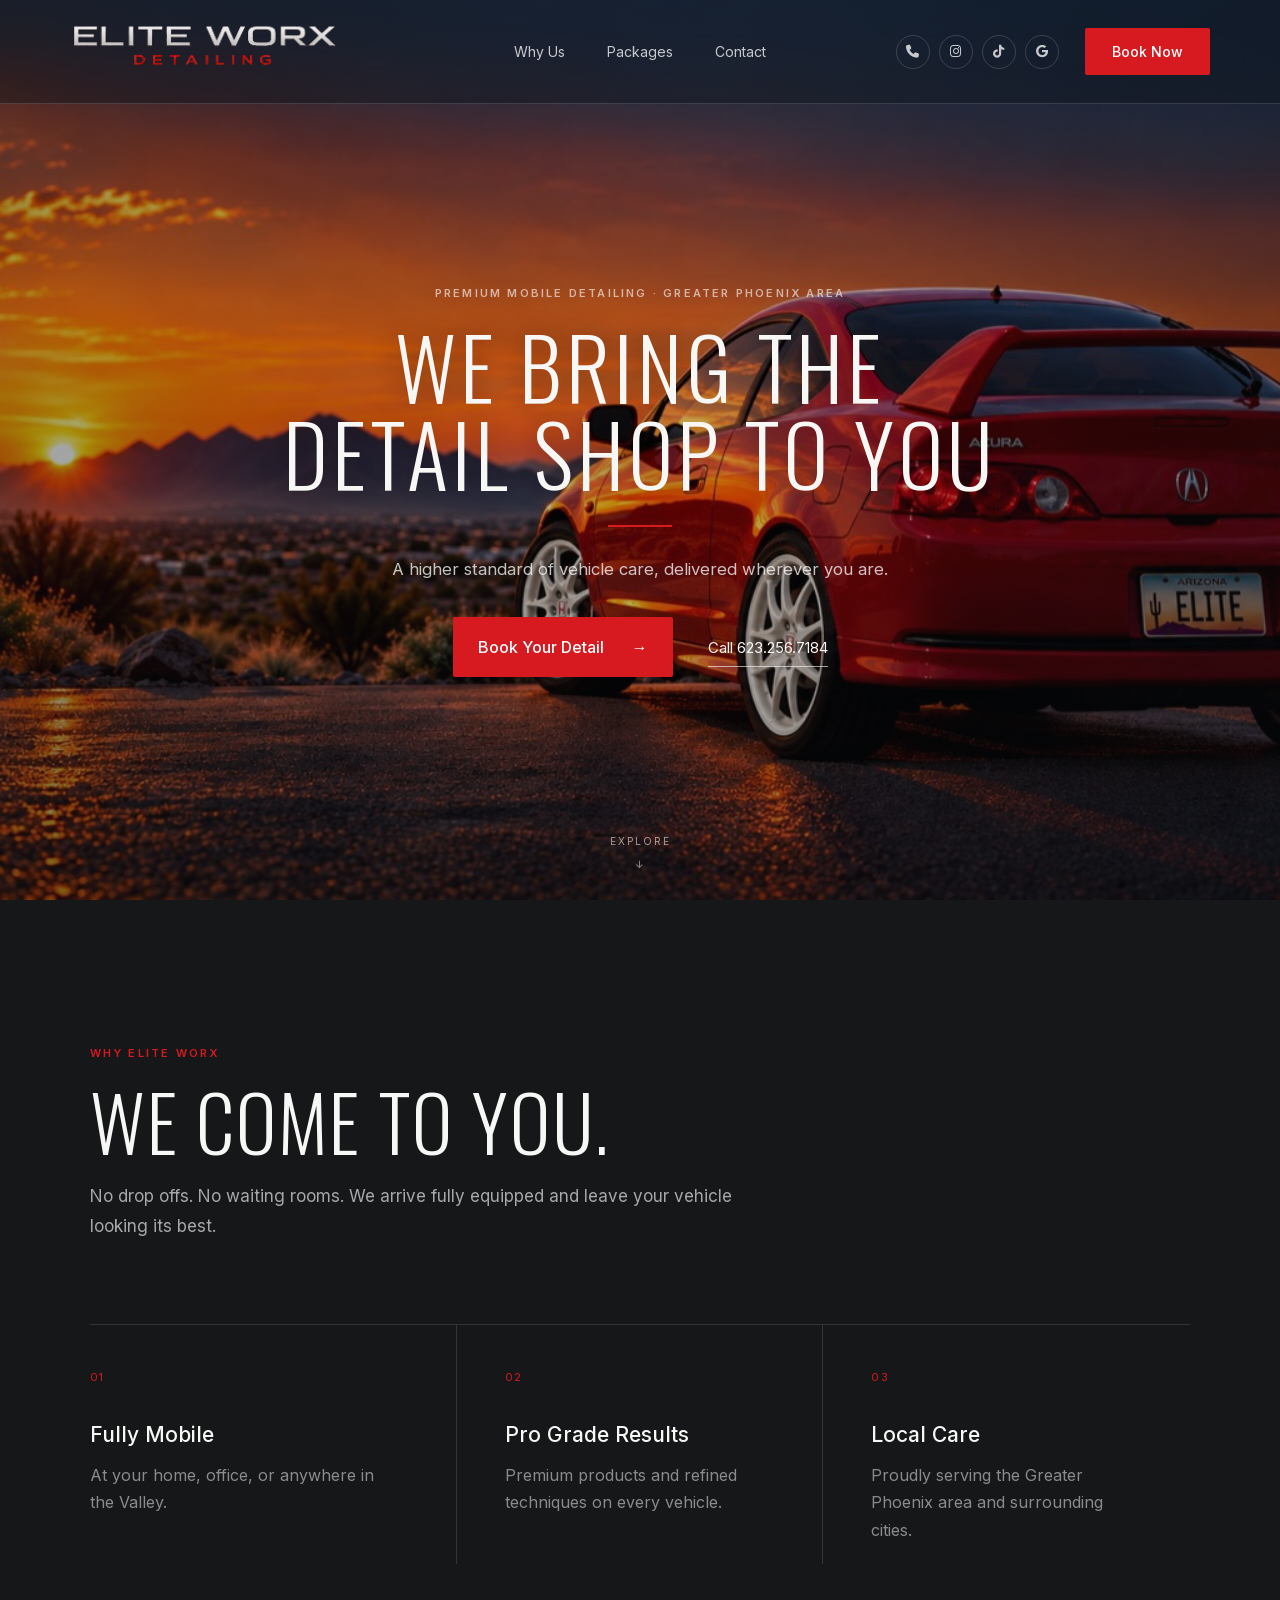
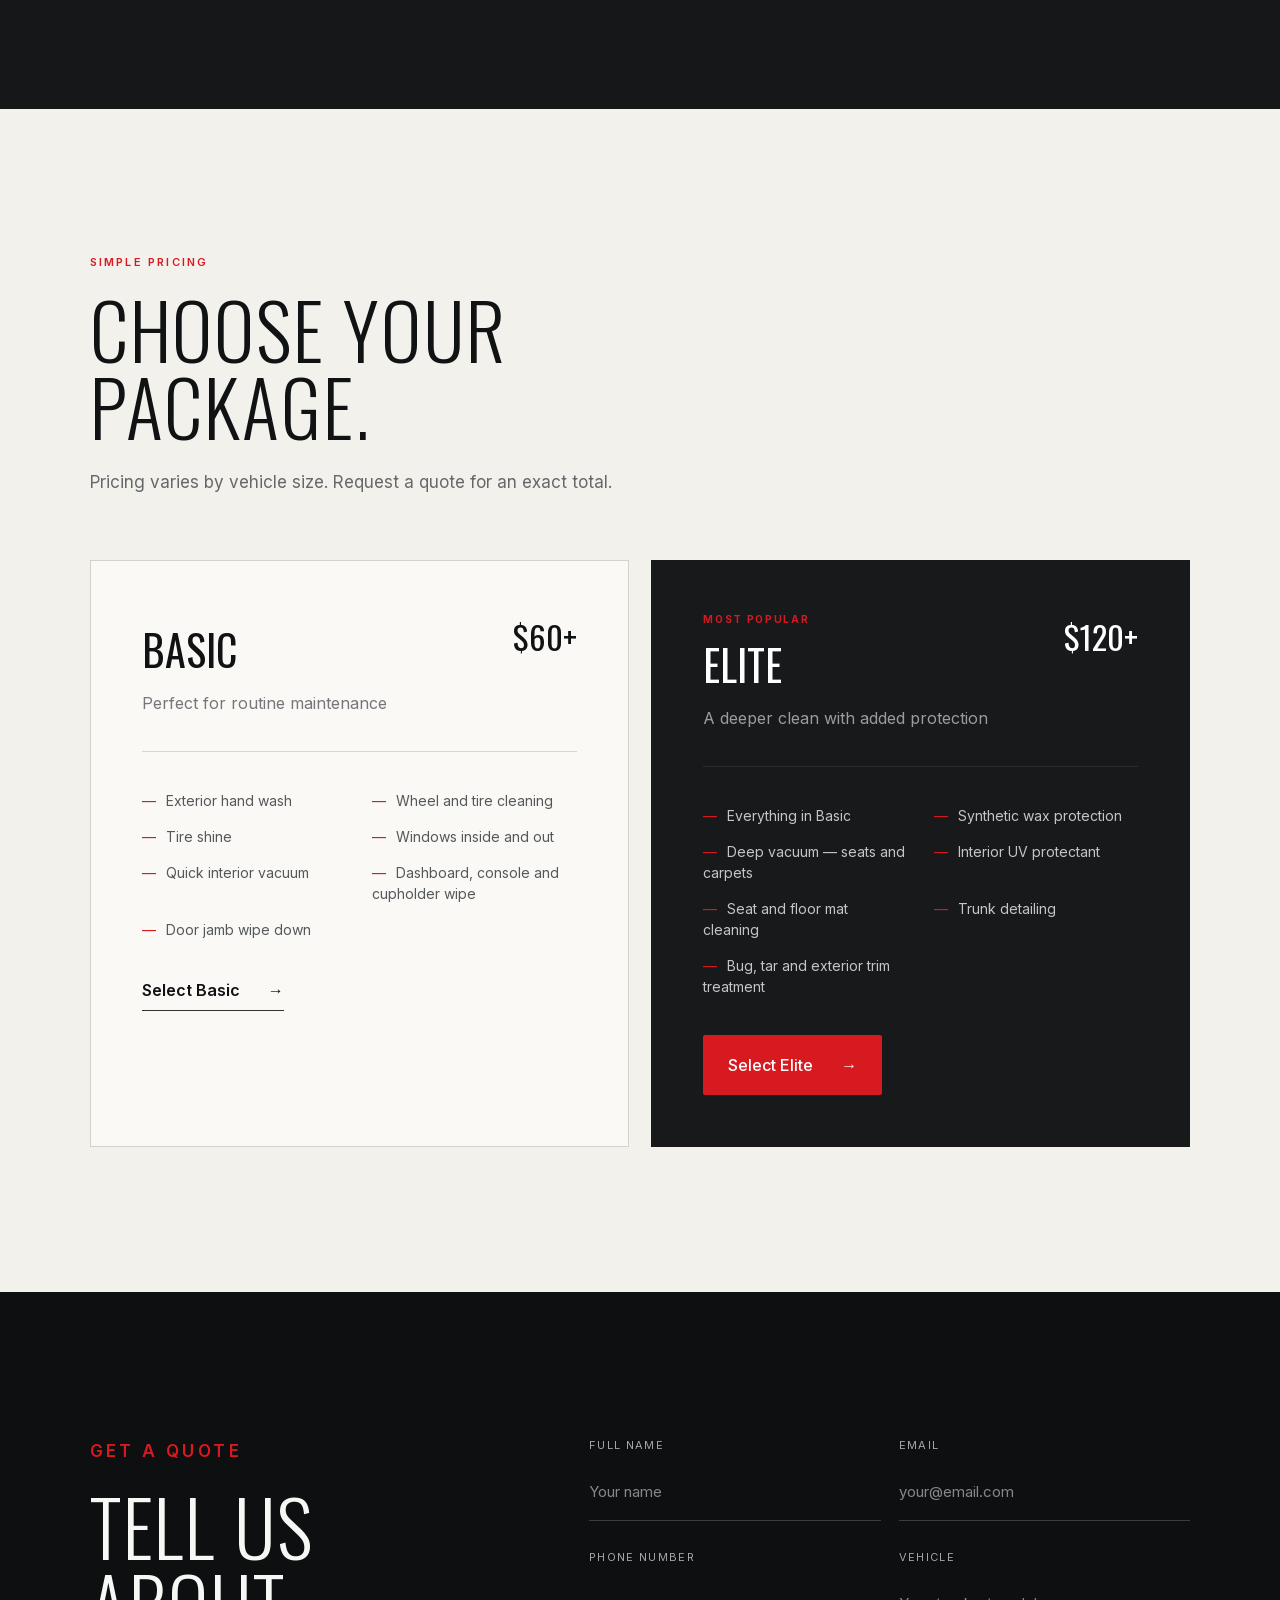
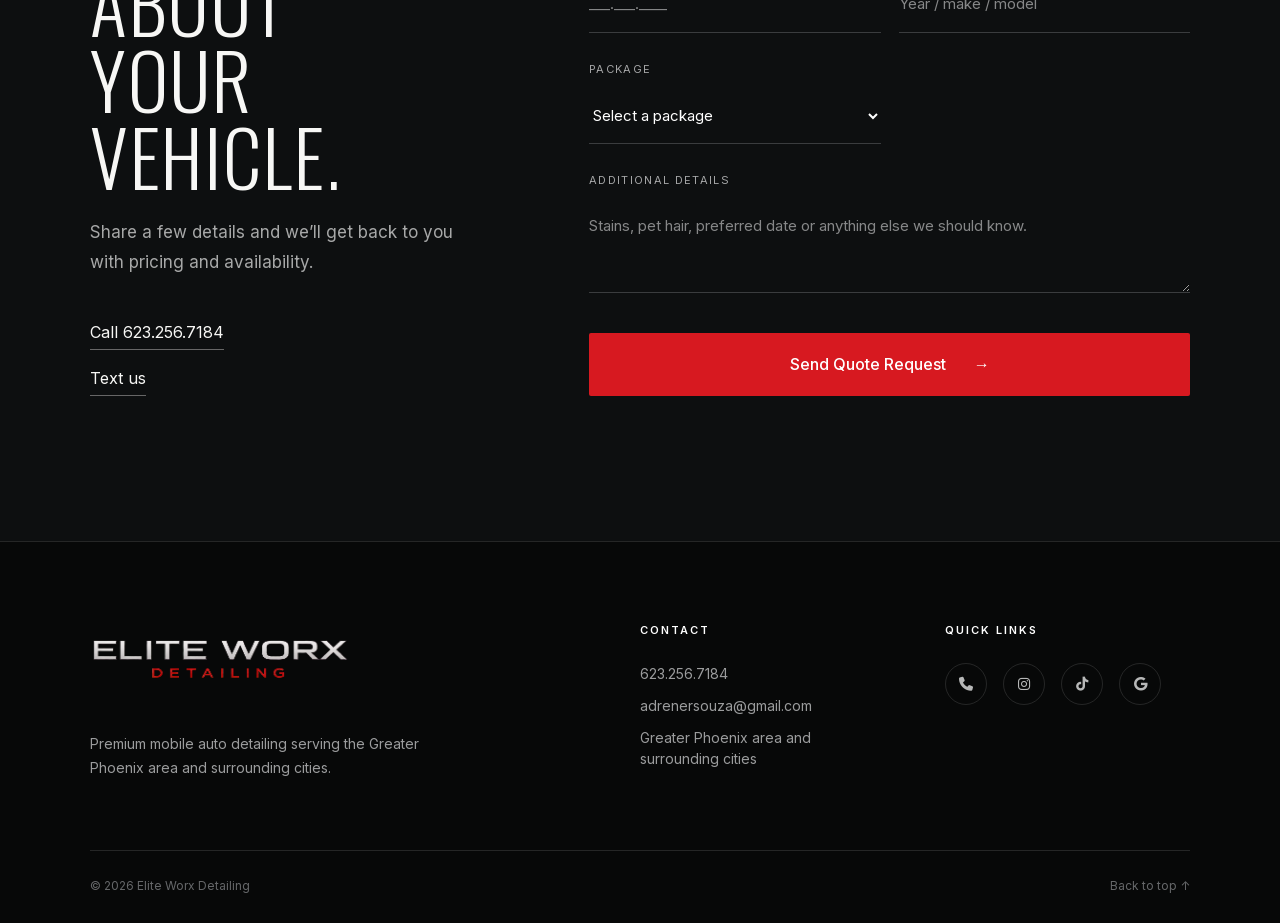
==== commit 76f3bd43: "Update punctuation and phone number formatting" ====
--- a/index.html
+++ b/index.html
@@ -1 +1 @@
-<!DOCTYPE html><html lang="en"><head><meta charSet="utf-8"/><meta name="viewport" content="width=device-width, initial-scale=1"/><link rel="preload" href="/_next/static/media/83afe278b6a6bb3c-s.p.0q-301v4kxxnr.woff2" as="font" crossorigin="" type="font/woff2"/><link rel="preload" href="/_next/static/media/9a800f173b8d9e8f-s.p.129r4siq6of2c.woff2" as="font" crossorigin="" type="font/woff2"/><link rel="preload" as="image" href="/logo-no-lines.png"/><link rel="stylesheet" href="/_next/static/chunks/0_bq4b_fijszd.css" data-precedence="next"/><link rel="preload" as="script" fetchPriority="low" href="/_next/static/chunks/0ht900cau6_ur.js"/><script src="/_next/static/chunks/0r8nt2o8muejo.js" async=""></script><script src="/_next/static/chunks/07lhk_q6pmm3r.js" async=""></script><script src="/_next/static/chunks/turbopack-05c8c~j12fn14.js" async=""></script><script src="/_next/static/chunks/0dbhjjzl8qfwv.js" async=""></script><script src="/_next/static/chunks/0~guie_mbcsu2.js" async=""></script><link rel="preload" href="https://cdnjs.cloudflare.com/ajax/libs/font-awesome/6.7.2/css/all.min.css" as="style"/><meta name="next-size-adjust" content=""/><title>Elite Worx Detailing | Premium Mobile Auto Detailing</title><meta name="description" content="Premium mobile auto detailing serving the Greater Phoenix area and surrounding cities."/><link rel="stylesheet" href="https://cdnjs.cloudflare.com/ajax/libs/font-awesome/6.7.2/css/all.min.css"/><script src="/_next/static/chunks/03~yq9q893hmn.js" noModule=""></script></head><body class="inter_fe8b9d92-module__LINzvG__variable oswald_5abc433a-module__DfzfOq__variable"><div hidden=""><!--$--><!--/$--></div><main><header class="site-header"><a class="brand" href="#home" aria-label="Elite Worx home"><img src="/logo-no-lines.png" alt="Elite Worx Detailing"/></a><button class="menu-button" aria-expanded="false" aria-label="Toggle navigation"><span></span><span></span></button><nav class="nav" aria-label="Main navigation"><a href="#why-us">Why Us</a><a href="#packages">Packages</a><a href="#contact">Contact</a></nav><div class="header-actions"><div class="social-links" aria-label="Quick links"><a href="tel:6232567184" aria-label="Call Elite Worx"><i class="fa-solid fa-phone"></i></a><a href="https://www.instagram.com/elitee_worx?igsh=MXJvYmd5OWxudzl5aQ==" target="_blank" rel="noreferrer" aria-label="Instagram"><i class="fa-brands fa-instagram"></i></a><a href="https://www.tiktok.com/@worxxiufcap" target="_blank" rel="noreferrer" aria-label="TikTok"><i class="fa-brands fa-tiktok"></i></a><a href="https://share.google/121C5rF1ZcLxDsnUq" target="_blank" rel="noreferrer" aria-label="Google Business"><i class="fa-brands fa-google"></i></a></div><a class="button small" href="#booking">Book Now</a></div></header><section class="hero" id="home"><div class="hero-shade"></div><div class="hero-content"><div class="mobile-hero-socials" aria-label="Social media and contact quick links"><a href="tel:6232567184" aria-label="Call Elite Worx"><i class="fa-solid fa-phone"></i></a><a href="https://www.instagram.com/elitee_worx?igsh=MXJvYmd5OWxudzl5aQ==" target="_blank" rel="noreferrer" aria-label="Instagram"><i class="fa-brands fa-instagram"></i></a><a href="https://www.tiktok.com/@worxxiufcap" target="_blank" rel="noreferrer" aria-label="TikTok"><i class="fa-brands fa-tiktok"></i></a><a href="https://share.google/121C5rF1ZcLxDsnUq" target="_blank" rel="noreferrer" aria-label="Google Business"><i class="fa-brands fa-google"></i></a></div><p class="eyebrow">Premium mobile detailing · Greater Phoenix area</p><h1>We bring the<br/>detail shop to you</h1><span class="red-line"></span><p class="hero-copy">A higher standard of vehicle care, delivered wherever you are.</p><div class="hero-actions"><a class="button" href="#booking">Book Your Detail <span aria-hidden="true">→</span></a><a class="phone-link" href="tel:6232567184">Call (623) 256-7184</a></div></div><a class="scroll-cue" href="#why-us">Explore <span aria-hidden="true">↓</span></a></section><section class="section intro" id="why-us"><div class="section-heading"><p class="eyebrow">Why Elite Worx</p><h2>We come to you.</h2><p>No drop-offs. No waiting rooms. We arrive fully equipped and leave your vehicle looking its best.</p></div><div class="benefits"><article><span>01</span><h3>Fully Mobile</h3><p>At your home, office, or anywhere in the Valley.</p></article><article><span>02</span><h3>Pro-Grade Results</h3><p>Premium products and refined techniques on every vehicle.</p></article><article><span>03</span><h3>Local Care</h3><p>Proudly serving the Greater Phoenix area and surrounding cities.</p></article></div></section><section class="section packages" id="packages"><div class="section-heading compact"><p class="eyebrow">Simple pricing</p><h2>Choose your package.</h2><p>Pricing varies by vehicle size. Request a quote for an exact total.</p></div><div class="package-grid"><article class="package"><div class="package-top"><div><h3>Basic</h3><p>Perfect for routine maintenance</p></div><strong>$60+</strong></div><ul><li>Exterior hand wash</li><li>Wheel and tire cleaning</li><li>Tire shine</li><li>Windows inside and out</li><li>Quick interior vacuum</li><li>Dashboard, console and cupholder wipe</li><li>Door jamb wipe down</li></ul><a class="text-button" href="#booking">Select <!-- -->Basic<!-- --> <span>→</span></a></article><article class="package featured"><div class="package-top"><div><p class="popular">Most popular</p><h3>Elite</h3><p>A deeper clean with added protection</p></div><strong>$120+</strong></div><ul><li>Everything in Basic</li><li>Synthetic wax protection</li><li>Deep vacuum — seats and carpets</li><li>Interior UV protectant</li><li>Seat and floor mat cleaning</li><li>Trunk detailing</li><li>Bug, tar and exterior trim treatment</li></ul><a class="button" href="#booking">Select <!-- -->Elite<!-- --> <span>→</span></a></article></div></section><section class="booking" id="booking"><div class="booking-copy"><p class="eyebrow">Get a quote</p><h2>Tell us about<br/>your vehicle.</h2><p>Share a few details and we’ll get back to you with pricing and availability.</p><div class="direct-contact"><a href="tel:6232567184">Call (623) 256-7184</a><a href="sms:6232567184">Text us</a></div></div><form class="quote-form"><label>Full name<input placeholder="Your name" required="" name="name"/></label><label>Email<input type="email" placeholder="your@email.com" required="" name="email"/></label><label>Phone number<input type="tel" placeholder="(___) ___-____" required="" name="phone"/></label><label>Vehicle<input placeholder="Year / make / model" required="" name="vehicle"/></label><label>Package<select id="package" name="package" required=""><option value="" disabled="" selected="">Select a package</option><option value="Basic — $60+">Basic — Starting at $60</option><option value="Elite — $120+">Elite — Starting at $120</option></select></label><label class="wide">Additional details<textarea name="message" placeholder="Stains, pet hair, preferred date or anything else we should know."></textarea></label><button class="button wide" type="submit">Send Quote Request<!-- --> <span>→</span></button></form></section><footer id="contact"><div class="footer-main"><div class="footer-brand"><img src="/logo-no-lines.png" alt="Elite Worx Detailing"/><p>Premium mobile auto detailing serving the Greater Phoenix area and surrounding cities.</p></div><div><p class="footer-label">Contact</p><a href="tel:6232567184">(623) 256-7184</a><a href="mailto:adrenersouza@gmail.com">adrenersouza@gmail.com</a><span>Greater Phoenix area and surrounding cities</span></div><div><p class="footer-label">Quick links</p><div class="footer-social-links"><a href="tel:6232567184" aria-label="Call Elite Worx"><i class="fa-solid fa-phone"></i></a><a href="https://www.instagram.com/elitee_worx?igsh=MXJvYmd5OWxudzl5aQ==" target="_blank" rel="noreferrer" aria-label="Instagram"><i class="fa-brands fa-instagram"></i></a><a href="https://www.tiktok.com/@worxxiufcap" target="_blank" rel="noreferrer" aria-label="TikTok"><i class="fa-brands fa-tiktok"></i></a><a href="https://share.google/121C5rF1ZcLxDsnUq" target="_blank" rel="noreferrer" aria-label="Google Business"><i class="fa-brands fa-google"></i></a></div></div></div><div class="footer-bottom"><span>© 2026 Elite Worx Detailing</span><a href="#home">Back to top ↑</a></div></footer></main><!--$--><!--/$--><script src="/_next/static/chunks/0ht900cau6_ur.js" id="_R_" async=""></script><script>(self.__next_f=self.__next_f||[]).push([0])</script><script>self.__next_f.push([1,"1:\"$Sreact.fragment\"\n2:I[39756,[\"/_next/static/chunks/0dbhjjzl8qfwv.js\"],\"default\"]\n3:I[37457,[\"/_next/static/chunks/0dbhjjzl8qfwv.js\"],\"default\"]\n4:I[47257,[\"/_next/static/chunks/0dbhjjzl8qfwv.js\"],\"ClientPageRoot\"]\n5:I[31713,[\"/_next/static/chunks/0dbhjjzl8qfwv.js\",\"/_next/static/chunks/0~guie_mbcsu2.js\"],\"default\"]\n8:I[97367,[\"/_next/static/chunks/0dbhjjzl8qfwv.js\"],\"OutletBoundary\"]\n9:\"$Sreact.suspense\"\nb:I[97367,[\"/_next/static/chunks/0dbhjjzl8qfwv.js\"],\"ViewportBoundary\"]\nd:I[97367,[\"/_next/static/chunks/0dbhjjzl8qfwv.js\"],\"MetadataBoundary\"]\nf:I[68027,[\"/_next/static/chunks/0dbhjjzl8qfwv.js\"],\"default\",1]\n:HL[\"/_next/static/chunks/0_bq4b_fijszd.css\",\"style\"]\n:HL[\"/_next/static/media/83afe278b6a6bb3c-s.p.0q-301v4kxxnr.woff2\",\"font\",{\"crossOrigin\":\"\",\"type\":\"font/woff2\"}]\n:HL[\"/_next/static/media/9a800f173b8d9e8f-s.p.129r4siq6of2c.woff2\",\"font\",{\"crossOrigin\":\"\",\"type\":\"font/woff2\"}]\n:HL[\"https://cdnjs.cloudflare.com/ajax/libs/font-awesome/6.7.2/css/all.min.css\",\"style\"]\n"])</script><script>self.__next_f.push([1,"0:{\"P\":null,\"c\":[\"\",\"\"],\"q\":\"\",\"i\":false,\"f\":[[[\"\",{\"children\":[\"__PAGE__\",{}]},\"$undefined\",\"$undefined\",16],[[\"$\",\"$1\",\"c\",{\"children\":[[[\"$\",\"link\",\"0\",{\"rel\":\"stylesheet\",\"href\":\"/_next/static/chunks/0_bq4b_fijszd.css\",\"precedence\":\"next\",\"crossOrigin\":\"$undefined\",\"nonce\":\"$undefined\"}],[\"$\",\"script\",\"script-0\",{\"src\":\"/_next/static/chunks/0dbhjjzl8qfwv.js\",\"async\":true,\"nonce\":\"$undefined\"}]],[\"$\",\"html\",null,{\"lang\":\"en\",\"children\":[[\"$\",\"head\",null,{\"children\":[\"$\",\"link\",null,{\"rel\":\"stylesheet\",\"href\":\"https://cdnjs.cloudflare.com/ajax/libs/font-awesome/6.7.2/css/all.min.css\"}]}],[\"$\",\"body\",null,{\"className\":\"inter_fe8b9d92-module__LINzvG__variable oswald_5abc433a-module__DfzfOq__variable\",\"children\":[\"$\",\"$L2\",null,{\"parallelRouterKey\":\"children\",\"error\":\"$undefined\",\"errorStyles\":\"$undefined\",\"errorScripts\":\"$undefined\",\"template\":[\"$\",\"$L3\",null,{}],\"templateStyles\":\"$undefined\",\"templateScripts\":\"$undefined\",\"notFound\":[[[\"$\",\"title\",null,{\"children\":\"404: This page could not be found.\"}],[\"$\",\"div\",null,{\"style\":{\"fontFamily\":\"system-ui,\\\"Segoe UI\\\",Roboto,Helvetica,Arial,sans-serif,\\\"Apple Color Emoji\\\",\\\"Segoe UI Emoji\\\"\",\"height\":\"100vh\",\"textAlign\":\"center\",\"display\":\"flex\",\"flexDirection\":\"column\",\"alignItems\":\"center\",\"justifyContent\":\"center\"},\"children\":[\"$\",\"div\",null,{\"children\":[[\"$\",\"style\",null,{\"dangerouslySetInnerHTML\":{\"__html\":\"body{color:#000;background:#fff;margin:0}.next-error-h1{border-right:1px solid rgba(0,0,0,.3)}@media (prefers-color-scheme:dark){body{color:#fff;background:#000}.next-error-h1{border-right:1px solid rgba(255,255,255,.3)}}\"}}],[\"$\",\"h1\",null,{\"className\":\"next-error-h1\",\"style\":{\"display\":\"inline-block\",\"margin\":\"0 20px 0 0\",\"padding\":\"0 23px 0 0\",\"fontSize\":24,\"fontWeight\":500,\"verticalAlign\":\"top\",\"lineHeight\":\"49px\"},\"children\":404}],[\"$\",\"div\",null,{\"style\":{\"display\":\"inline-block\"},\"children\":[\"$\",\"h2\",null,{\"style\":{\"fontSize\":14,\"fontWeight\":400,\"lineHeight\":\"49px\",\"margin\":0},\"children\":\"This page could not be found.\"}]}]]}]}]],[]],\"forbidden\":\"$undefined\",\"unauthorized\":\"$undefined\"}]}]]}]]}],{\"children\":[[\"$\",\"$1\",\"c\",{\"children\":[[\"$\",\"$L4\",null,{\"Component\":\"$5\",\"serverProvidedParams\":{\"searchParams\":{},\"params\":{},\"promises\":[\"$@6\",\"$@7\"]}}],[[\"$\",\"script\",\"script-0\",{\"src\":\"/_next/static/chunks/0~guie_mbcsu2.js\",\"async\":true,\"nonce\":\"$undefined\"}]],[\"$\",\"$L8\",null,{\"children\":[\"$\",\"$9\",null,{\"name\":\"Next.MetadataOutlet\",\"children\":\"$@a\"}]}]]}],{},null,false,null]},null,false,null],[\"$\",\"$1\",\"h\",{\"children\":[null,[\"$\",\"$Lb\",null,{\"children\":\"$Lc\"}],[\"$\",\"div\",null,{\"hidden\":true,\"children\":[\"$\",\"$Ld\",null,{\"children\":[\"$\",\"$9\",null,{\"name\":\"Next.Metadata\",\"children\":\"$Le\"}]}]}],[\"$\",\"meta\",null,{\"name\":\"next-size-adjust\",\"content\":\"\"}]]}],false]],\"m\":\"$undefined\",\"G\":[\"$f\",[[\"$\",\"link\",\"0\",{\"rel\":\"stylesheet\",\"href\":\"/_next/static/chunks/0_bq4b_fijszd.css\",\"precedence\":\"next\",\"crossOrigin\":\"$undefined\",\"nonce\":\"$undefined\"}]]],\"S\":true,\"h\":null,\"s\":\"$undefined\",\"l\":\"$undefined\",\"p\":\"$undefined\",\"d\":\"$undefined\",\"b\":\"BhuNbj4Be_FFVAlTiA4pA\"}\n"])</script><script>self.__next_f.push([1,"6:{}\n7:\"$0:f:0:1:1:children:0:props:children:0:props:serverProvidedParams:params\"\n"])</script><script>self.__next_f.push([1,"c:[[\"$\",\"meta\",\"0\",{\"charSet\":\"utf-8\"}],[\"$\",\"meta\",\"1\",{\"name\":\"viewport\",\"content\":\"width=device-width, initial-scale=1\"}]]\n"])</script><script>self.__next_f.push([1,"a:null\ne:[[\"$\",\"title\",\"0\",{\"children\":\"Elite Worx Detailing | Premium Mobile Auto Detailing\"}],[\"$\",\"meta\",\"1\",{\"name\":\"description\",\"content\":\"Premium mobile auto detailing serving the Greater Phoenix area and surrounding cities.\"}]]\n"])</script></body></html>+<!DOCTYPE html><html lang="en"><head><meta charSet="utf-8"/><meta name="viewport" content="width=device-width, initial-scale=1"/><link rel="preload" href="/_next/static/media/83afe278b6a6bb3c-s.p.0q-301v4kxxnr.woff2" as="font" crossorigin="" type="font/woff2"/><link rel="preload" href="/_next/static/media/9a800f173b8d9e8f-s.p.129r4siq6of2c.woff2" as="font" crossorigin="" type="font/woff2"/><link rel="preload" as="image" href="/logo-no-lines.png"/><link rel="stylesheet" href="/_next/static/chunks/0_bq4b_fijszd.css" data-precedence="next"/><link rel="preload" as="script" fetchPriority="low" href="/_next/static/chunks/0ht900cau6_ur.js"/><script src="/_next/static/chunks/0r8nt2o8muejo.js" async=""></script><script src="/_next/static/chunks/07lhk_q6pmm3r.js" async=""></script><script src="/_next/static/chunks/turbopack-05c8c~j12fn14.js" async=""></script><script src="/_next/static/chunks/0dbhjjzl8qfwv.js" async=""></script><script src="/_next/static/chunks/03mf_mko~v.x7.js" async=""></script><link rel="preload" href="https://cdnjs.cloudflare.com/ajax/libs/font-awesome/6.7.2/css/all.min.css" as="style"/><meta name="next-size-adjust" content=""/><title>Elite Worx Detailing | Premium Mobile Auto Detailing</title><meta name="description" content="Premium mobile auto detailing serving the Greater Phoenix area and surrounding cities."/><link rel="stylesheet" href="https://cdnjs.cloudflare.com/ajax/libs/font-awesome/6.7.2/css/all.min.css"/><script src="/_next/static/chunks/03~yq9q893hmn.js" noModule=""></script></head><body class="inter_fe8b9d92-module__LINzvG__variable oswald_5abc433a-module__DfzfOq__variable"><div hidden=""><!--$--><!--/$--></div><main><header class="site-header"><a class="brand" href="#home" aria-label="Elite Worx home"><img src="/logo-no-lines.png" alt="Elite Worx Detailing"/></a><button class="menu-button" aria-expanded="false" aria-label="Toggle navigation"><span></span><span></span></button><nav class="nav" aria-label="Main navigation"><a href="#why-us">Why Us</a><a href="#packages">Packages</a><a href="#contact">Contact</a></nav><div class="header-actions"><div class="social-links" aria-label="Quick links"><a href="tel:6232567184" aria-label="Call Elite Worx"><i class="fa-solid fa-phone"></i></a><a href="https://www.instagram.com/elitee_worx?igsh=MXJvYmd5OWxudzl5aQ==" target="_blank" rel="noreferrer" aria-label="Instagram"><i class="fa-brands fa-instagram"></i></a><a href="https://www.tiktok.com/@worxxiufcap" target="_blank" rel="noreferrer" aria-label="TikTok"><i class="fa-brands fa-tiktok"></i></a><a href="https://share.google/121C5rF1ZcLxDsnUq" target="_blank" rel="noreferrer" aria-label="Google Business"><i class="fa-brands fa-google"></i></a></div><a class="button small" href="#booking">Book Now</a></div></header><section class="hero" id="home"><div class="hero-shade"></div><div class="hero-content"><div class="mobile-hero-socials" aria-label="Social media and contact quick links"><a href="tel:6232567184" aria-label="Call Elite Worx"><i class="fa-solid fa-phone"></i></a><a href="https://www.instagram.com/elitee_worx?igsh=MXJvYmd5OWxudzl5aQ==" target="_blank" rel="noreferrer" aria-label="Instagram"><i class="fa-brands fa-instagram"></i></a><a href="https://www.tiktok.com/@worxxiufcap" target="_blank" rel="noreferrer" aria-label="TikTok"><i class="fa-brands fa-tiktok"></i></a><a href="https://share.google/121C5rF1ZcLxDsnUq" target="_blank" rel="noreferrer" aria-label="Google Business"><i class="fa-brands fa-google"></i></a></div><p class="eyebrow">Premium mobile detailing · Greater Phoenix area</p><h1>We bring the<br/>detail shop to you</h1><span class="red-line"></span><p class="hero-copy">A higher standard of vehicle care, delivered wherever you are.</p><div class="hero-actions"><a class="button" href="#booking">Book Your Detail <span aria-hidden="true">→</span></a><a class="phone-link" href="tel:6232567184">Call 623.256.7184</a></div></div><a class="scroll-cue" href="#why-us">Explore <span aria-hidden="true">↓</span></a></section><section class="section intro" id="why-us"><div class="section-heading"><p class="eyebrow">Why Elite Worx</p><h2>We come to you.</h2><p>No drop offs. No waiting rooms. We arrive fully equipped and leave your vehicle looking its best.</p></div><div class="benefits"><article><span>01</span><h3>Fully Mobile</h3><p>At your home, office, or anywhere in the Valley.</p></article><article><span>02</span><h3>Pro Grade Results</h3><p>Premium products and refined techniques on every vehicle.</p></article><article><span>03</span><h3>Local Care</h3><p>Proudly serving the Greater Phoenix area and surrounding cities.</p></article></div></section><section class="section packages" id="packages"><div class="section-heading compact"><p class="eyebrow">Simple pricing</p><h2>Choose your package.</h2><p>Pricing varies by vehicle size. Request a quote for an exact total.</p></div><div class="package-grid"><article class="package"><div class="package-top"><div><h3>Basic</h3><p>Perfect for routine maintenance</p></div><strong>$60+</strong></div><ul><li>Exterior hand wash</li><li>Wheel and tire cleaning</li><li>Tire shine</li><li>Windows inside and out</li><li>Quick interior vacuum</li><li>Dashboard, console and cupholder wipe</li><li>Door jamb wipe down</li></ul><a class="text-button" href="#booking">Select <!-- -->Basic<!-- --> <span>→</span></a></article><article class="package featured"><div class="package-top"><div><p class="popular">Most popular</p><h3>Elite</h3><p>A deeper clean with added protection</p></div><strong>$120+</strong></div><ul><li>Everything in Basic</li><li>Synthetic wax protection</li><li>Deep vacuum — seats and carpets</li><li>Interior UV protectant</li><li>Seat and floor mat cleaning</li><li>Trunk detailing</li><li>Bug, tar and exterior trim treatment</li></ul><a class="button" href="#booking">Select <!-- -->Elite<!-- --> <span>→</span></a></article></div></section><section class="booking" id="booking"><div class="booking-copy"><p class="eyebrow">Get a quote</p><h2>Tell us about<br/>your vehicle.</h2><p>Share a few details and we’ll get back to you with pricing and availability.</p><div class="direct-contact"><a href="tel:6232567184">Call 623.256.7184</a><a href="sms:6232567184">Text us</a></div></div><form class="quote-form"><label>Full name<input placeholder="Your name" required="" name="name"/></label><label>Email<input type="email" placeholder="your@email.com" required="" name="email"/></label><label>Phone number<input type="tel" placeholder="___.___.____" required="" name="phone"/></label><label>Vehicle<input placeholder="Year / make / model" required="" name="vehicle"/></label><label>Package<select id="package" name="package" required=""><option value="" disabled="" selected="">Select a package</option><option value="Basic — $60+">Basic — Starting at $60</option><option value="Elite — $120+">Elite — Starting at $120</option></select></label><label class="wide">Additional details<textarea name="message" placeholder="Stains, pet hair, preferred date or anything else we should know."></textarea></label><button class="button wide" type="submit">Send Quote Request<!-- --> <span>→</span></button></form></section><footer id="contact"><div class="footer-main"><div class="footer-brand"><img src="/logo-no-lines.png" alt="Elite Worx Detailing"/><p>Premium mobile auto detailing serving the Greater Phoenix area and surrounding cities.</p></div><div><p class="footer-label">Contact</p><a href="tel:6232567184">623.256.7184</a><a href="mailto:adrenersouza@gmail.com">adrenersouza@gmail.com</a><span>Greater Phoenix area and surrounding cities</span></div><div><p class="footer-label">Quick links</p><div class="footer-social-links"><a href="tel:6232567184" aria-label="Call Elite Worx"><i class="fa-solid fa-phone"></i></a><a href="https://www.instagram.com/elitee_worx?igsh=MXJvYmd5OWxudzl5aQ==" target="_blank" rel="noreferrer" aria-label="Instagram"><i class="fa-brands fa-instagram"></i></a><a href="https://www.tiktok.com/@worxxiufcap" target="_blank" rel="noreferrer" aria-label="TikTok"><i class="fa-brands fa-tiktok"></i></a><a href="https://share.google/121C5rF1ZcLxDsnUq" target="_blank" rel="noreferrer" aria-label="Google Business"><i class="fa-brands fa-google"></i></a></div></div></div><div class="footer-bottom"><span>© 2026 Elite Worx Detailing</span><a href="#home">Back to top ↑</a></div></footer></main><!--$--><!--/$--><script src="/_next/static/chunks/0ht900cau6_ur.js" id="_R_" async=""></script><script>(self.__next_f=self.__next_f||[]).push([0])</script><script>self.__next_f.push([1,"1:\"$Sreact.fragment\"\n2:I[39756,[\"/_next/static/chunks/0dbhjjzl8qfwv.js\"],\"default\"]\n3:I[37457,[\"/_next/static/chunks/0dbhjjzl8qfwv.js\"],\"default\"]\n4:I[47257,[\"/_next/static/chunks/0dbhjjzl8qfwv.js\"],\"ClientPageRoot\"]\n5:I[31713,[\"/_next/static/chunks/0dbhjjzl8qfwv.js\",\"/_next/static/chunks/03mf_mko~v.x7.js\"],\"default\"]\n8:I[97367,[\"/_next/static/chunks/0dbhjjzl8qfwv.js\"],\"OutletBoundary\"]\n9:\"$Sreact.suspense\"\nb:I[97367,[\"/_next/static/chunks/0dbhjjzl8qfwv.js\"],\"ViewportBoundary\"]\nd:I[97367,[\"/_next/static/chunks/0dbhjjzl8qfwv.js\"],\"MetadataBoundary\"]\nf:I[68027,[\"/_next/static/chunks/0dbhjjzl8qfwv.js\"],\"default\",1]\n:HL[\"/_next/static/chunks/0_bq4b_fijszd.css\",\"style\"]\n:HL[\"/_next/static/media/83afe278b6a6bb3c-s.p.0q-301v4kxxnr.woff2\",\"font\",{\"crossOrigin\":\"\",\"type\":\"font/woff2\"}]\n:HL[\"/_next/static/media/9a800f173b8d9e8f-s.p.129r4siq6of2c.woff2\",\"font\",{\"crossOrigin\":\"\",\"type\":\"font/woff2\"}]\n:HL[\"https://cdnjs.cloudflare.com/ajax/libs/font-awesome/6.7.2/css/all.min.css\",\"style\"]\n"])</script><script>self.__next_f.push([1,"0:{\"P\":null,\"c\":[\"\",\"\"],\"q\":\"\",\"i\":false,\"f\":[[[\"\",{\"children\":[\"__PAGE__\",{}]},\"$undefined\",\"$undefined\",16],[[\"$\",\"$1\",\"c\",{\"children\":[[[\"$\",\"link\",\"0\",{\"rel\":\"stylesheet\",\"href\":\"/_next/static/chunks/0_bq4b_fijszd.css\",\"precedence\":\"next\",\"crossOrigin\":\"$undefined\",\"nonce\":\"$undefined\"}],[\"$\",\"script\",\"script-0\",{\"src\":\"/_next/static/chunks/0dbhjjzl8qfwv.js\",\"async\":true,\"nonce\":\"$undefined\"}]],[\"$\",\"html\",null,{\"lang\":\"en\",\"children\":[[\"$\",\"head\",null,{\"children\":[\"$\",\"link\",null,{\"rel\":\"stylesheet\",\"href\":\"https://cdnjs.cloudflare.com/ajax/libs/font-awesome/6.7.2/css/all.min.css\"}]}],[\"$\",\"body\",null,{\"className\":\"inter_fe8b9d92-module__LINzvG__variable oswald_5abc433a-module__DfzfOq__variable\",\"children\":[\"$\",\"$L2\",null,{\"parallelRouterKey\":\"children\",\"error\":\"$undefined\",\"errorStyles\":\"$undefined\",\"errorScripts\":\"$undefined\",\"template\":[\"$\",\"$L3\",null,{}],\"templateStyles\":\"$undefined\",\"templateScripts\":\"$undefined\",\"notFound\":[[[\"$\",\"title\",null,{\"children\":\"404: This page could not be found.\"}],[\"$\",\"div\",null,{\"style\":{\"fontFamily\":\"system-ui,\\\"Segoe UI\\\",Roboto,Helvetica,Arial,sans-serif,\\\"Apple Color Emoji\\\",\\\"Segoe UI Emoji\\\"\",\"height\":\"100vh\",\"textAlign\":\"center\",\"display\":\"flex\",\"flexDirection\":\"column\",\"alignItems\":\"center\",\"justifyContent\":\"center\"},\"children\":[\"$\",\"div\",null,{\"children\":[[\"$\",\"style\",null,{\"dangerouslySetInnerHTML\":{\"__html\":\"body{color:#000;background:#fff;margin:0}.next-error-h1{border-right:1px solid rgba(0,0,0,.3)}@media (prefers-color-scheme:dark){body{color:#fff;background:#000}.next-error-h1{border-right:1px solid rgba(255,255,255,.3)}}\"}}],[\"$\",\"h1\",null,{\"className\":\"next-error-h1\",\"style\":{\"display\":\"inline-block\",\"margin\":\"0 20px 0 0\",\"padding\":\"0 23px 0 0\",\"fontSize\":24,\"fontWeight\":500,\"verticalAlign\":\"top\",\"lineHeight\":\"49px\"},\"children\":404}],[\"$\",\"div\",null,{\"style\":{\"display\":\"inline-block\"},\"children\":[\"$\",\"h2\",null,{\"style\":{\"fontSize\":14,\"fontWeight\":400,\"lineHeight\":\"49px\",\"margin\":0},\"children\":\"This page could not be found.\"}]}]]}]}]],[]],\"forbidden\":\"$undefined\",\"unauthorized\":\"$undefined\"}]}]]}]]}],{\"children\":[[\"$\",\"$1\",\"c\",{\"children\":[[\"$\",\"$L4\",null,{\"Component\":\"$5\",\"serverProvidedParams\":{\"searchParams\":{},\"params\":{},\"promises\":[\"$@6\",\"$@7\"]}}],[[\"$\",\"script\",\"script-0\",{\"src\":\"/_next/static/chunks/03mf_mko~v.x7.js\",\"async\":true,\"nonce\":\"$undefined\"}]],[\"$\",\"$L8\",null,{\"children\":[\"$\",\"$9\",null,{\"name\":\"Next.MetadataOutlet\",\"children\":\"$@a\"}]}]]}],{},null,false,null]},null,false,null],[\"$\",\"$1\",\"h\",{\"children\":[null,[\"$\",\"$Lb\",null,{\"children\":\"$Lc\"}],[\"$\",\"div\",null,{\"hidden\":true,\"children\":[\"$\",\"$Ld\",null,{\"children\":[\"$\",\"$9\",null,{\"name\":\"Next.Metadata\",\"children\":\"$Le\"}]}]}],[\"$\",\"meta\",null,{\"name\":\"next-size-adjust\",\"content\":\"\"}]]}],false]],\"m\":\"$undefined\",\"G\":[\"$f\",[[\"$\",\"link\",\"0\",{\"rel\":\"stylesheet\",\"href\":\"/_next/static/chunks/0_bq4b_fijszd.css\",\"precedence\":\"next\",\"crossOrigin\":\"$undefined\",\"nonce\":\"$undefined\"}]]],\"S\":true,\"h\":null,\"s\":\"$undefined\",\"l\":\"$undefined\",\"p\":\"$undefined\",\"d\":\"$undefined\",\"b\":\"AOdGo9rrls3kaCDWwQLJi\"}\n"])</script><script>self.__next_f.push([1,"6:{}\n7:\"$0:f:0:1:1:children:0:props:children:0:props:serverProvidedParams:params\"\n"])</script><script>self.__next_f.push([1,"c:[[\"$\",\"meta\",\"0\",{\"charSet\":\"utf-8\"}],[\"$\",\"meta\",\"1\",{\"name\":\"viewport\",\"content\":\"width=device-width, initial-scale=1\"}]]\n"])</script><script>self.__next_f.push([1,"a:null\ne:[[\"$\",\"title\",\"0\",{\"children\":\"Elite Worx Detailing | Premium Mobile Auto Detailing\"}],[\"$\",\"meta\",\"1\",{\"name\":\"description\",\"content\":\"Premium mobile auto detailing serving the Greater Phoenix area and surrounding cities.\"}]]\n"])</script></body></html>
